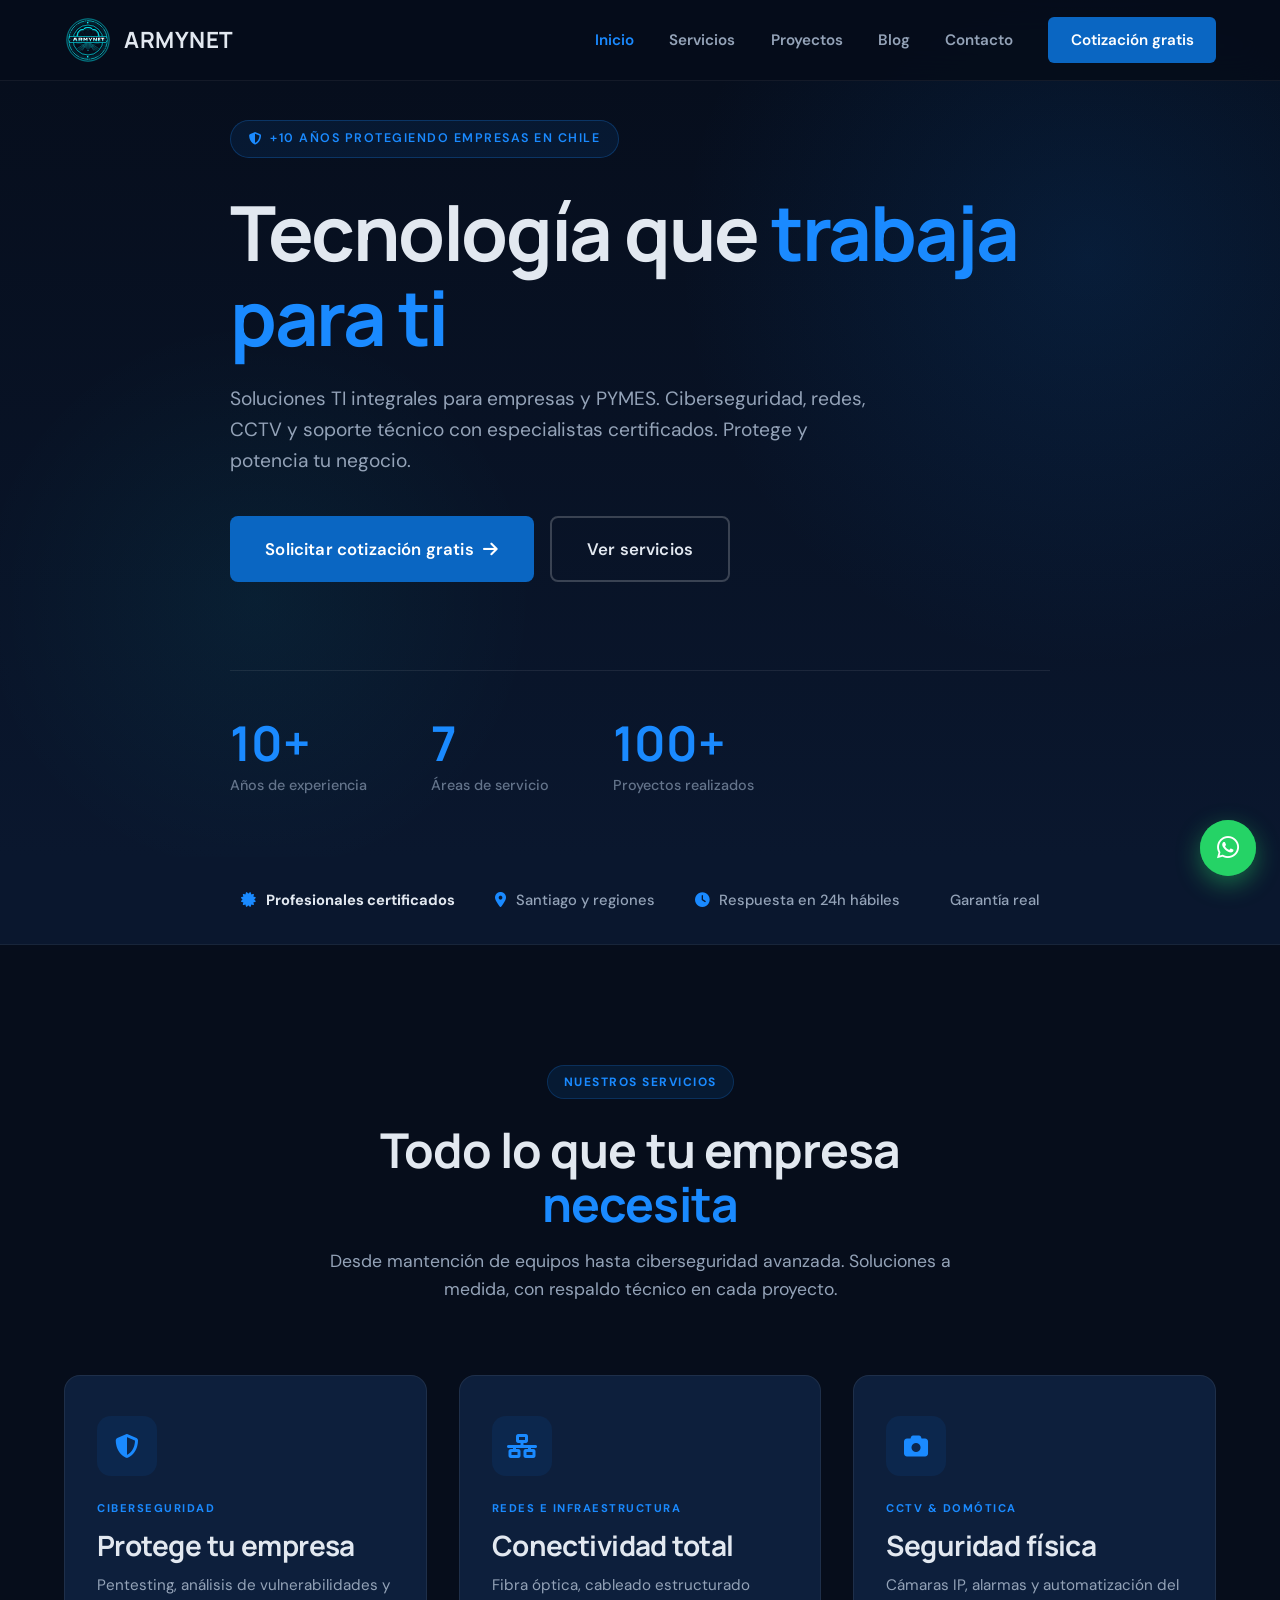
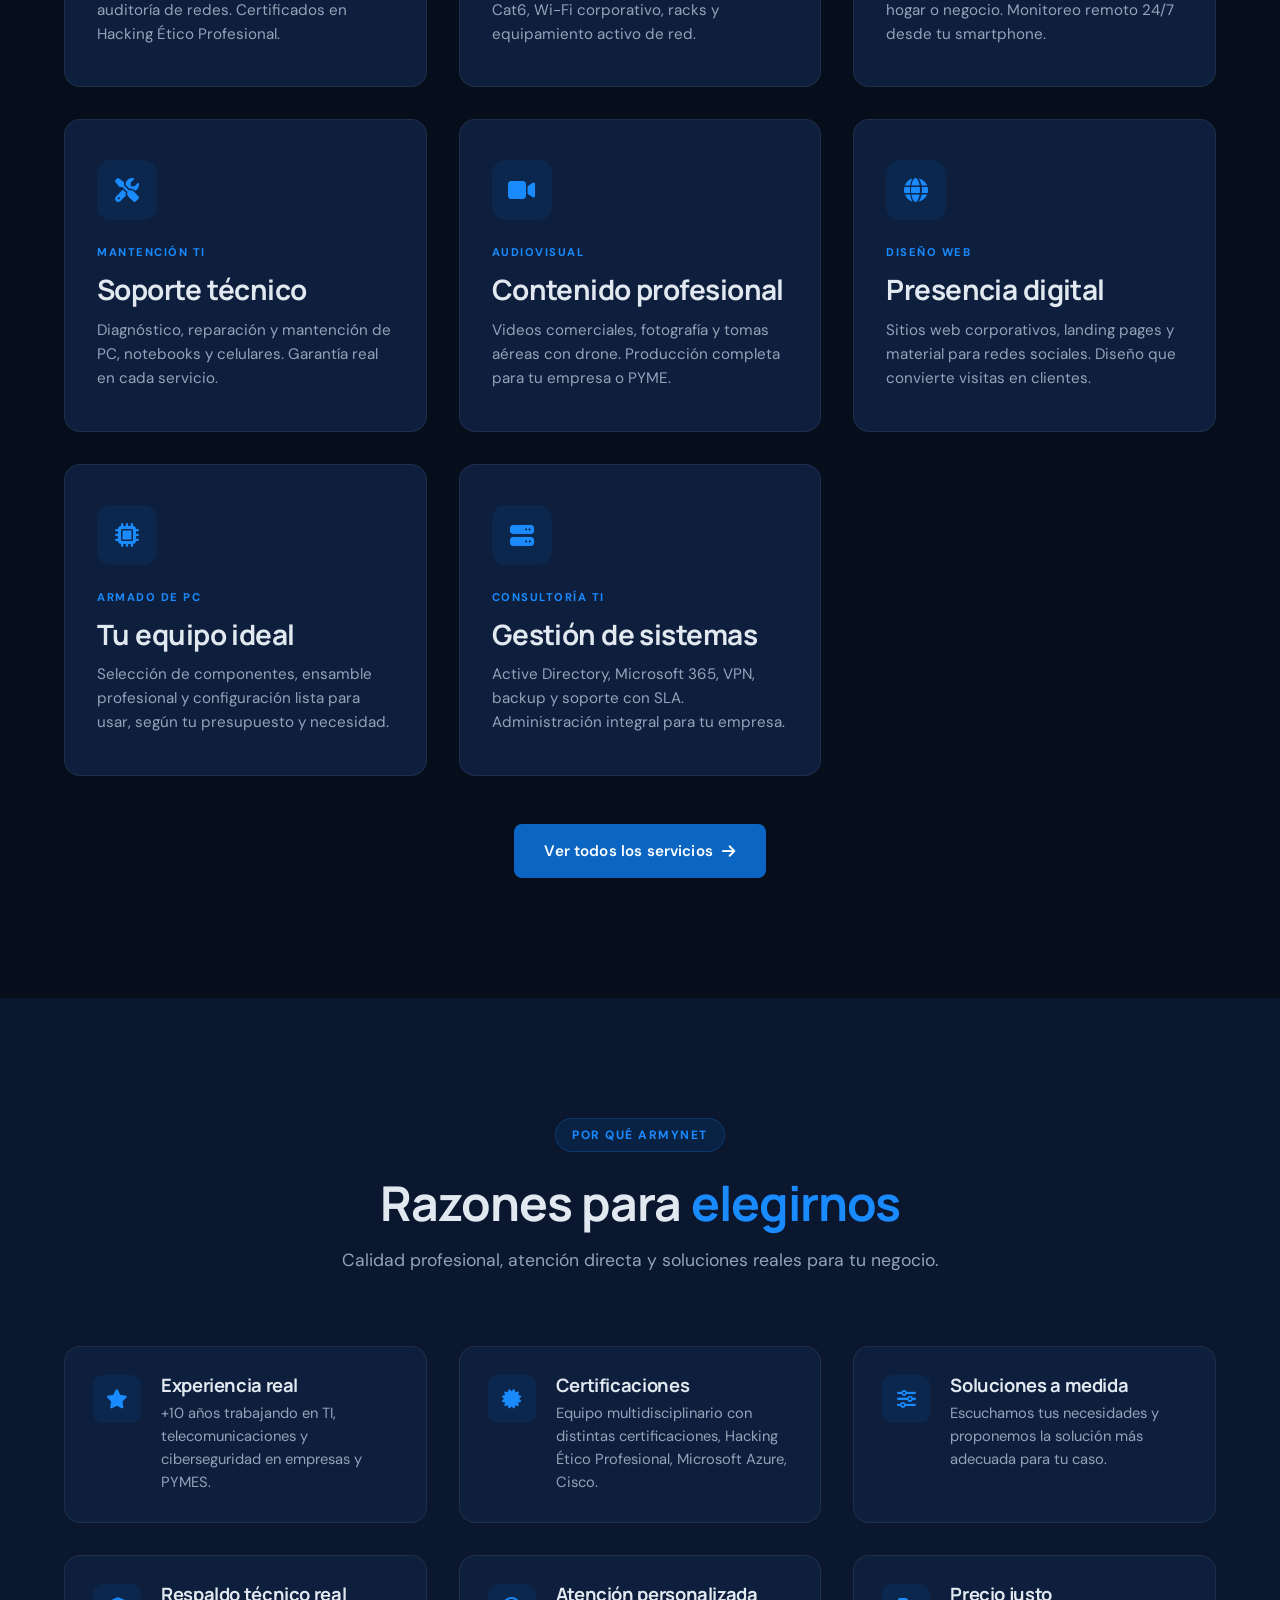
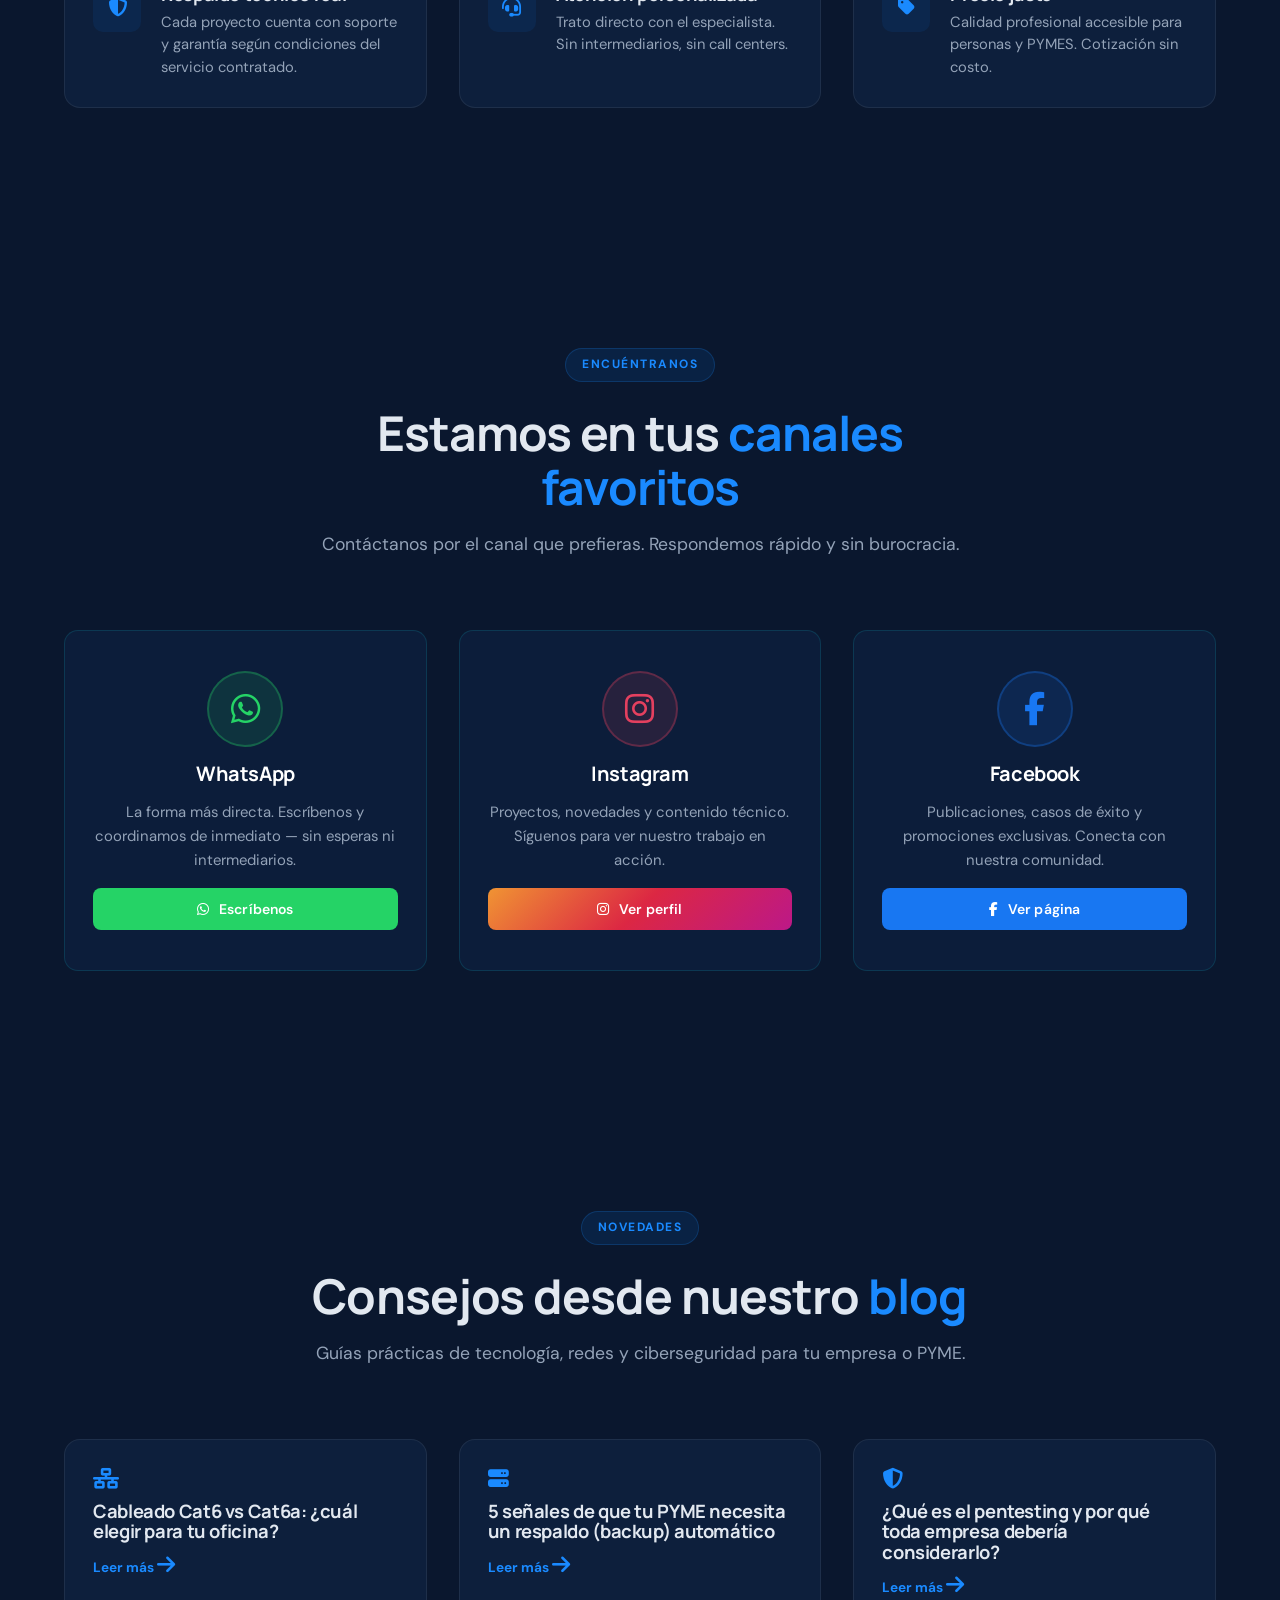
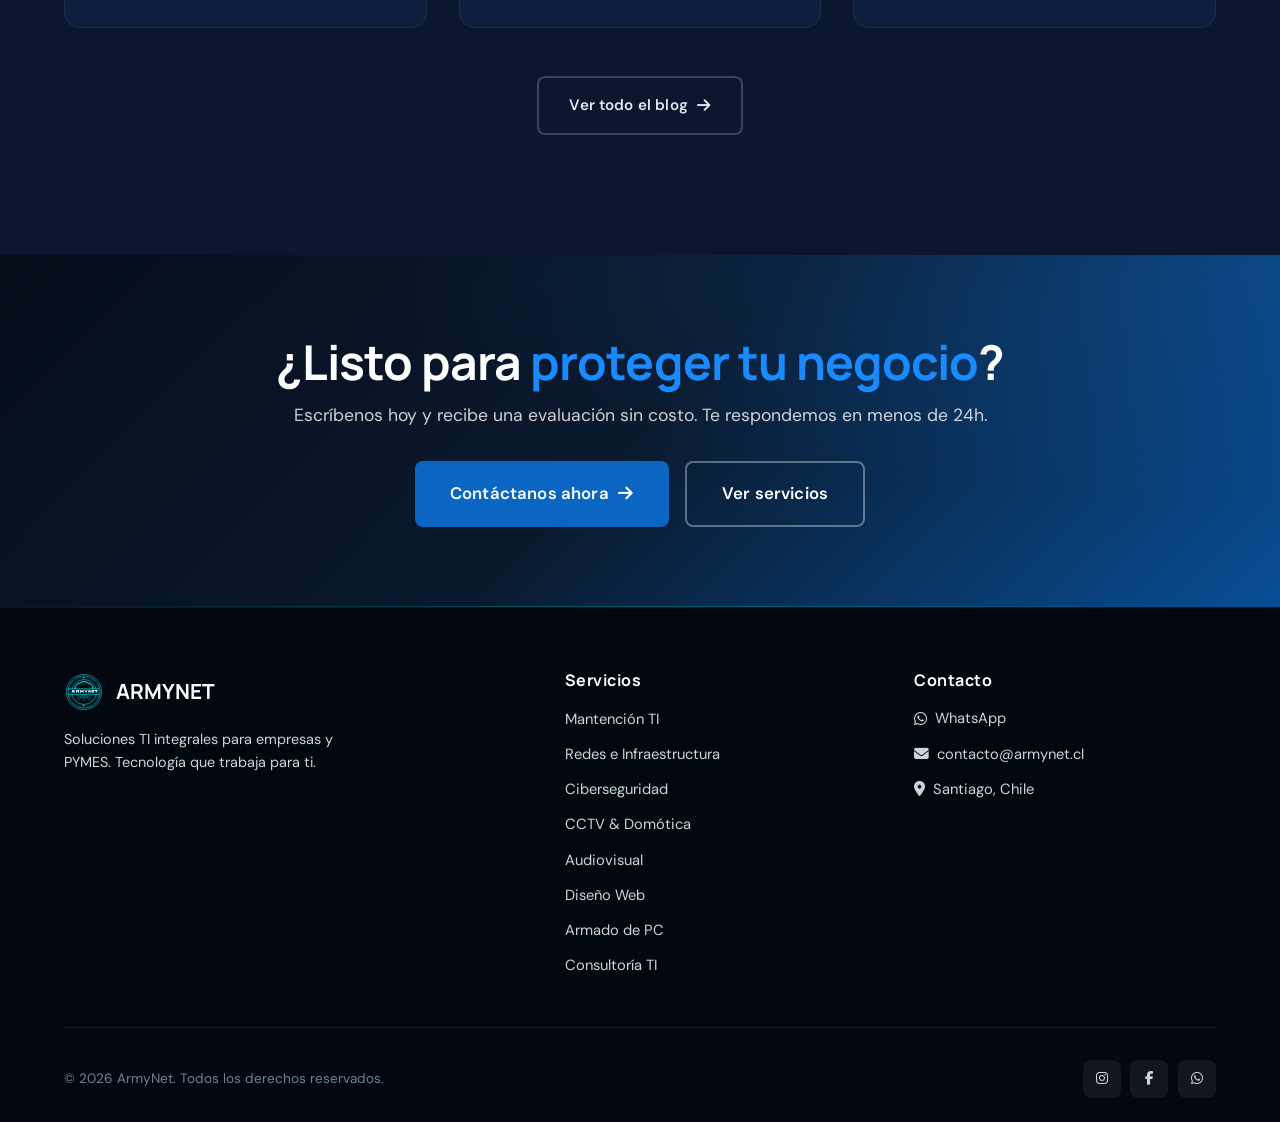
==== index.html @ aa9eb94a "Add files via upload" ====
<!DOCTYPE html>
<html lang="es">
<head>
  <meta charset="UTF-8">
  <meta name="viewport" content="width=device-width,initial-scale=1">
  <meta name="description" content="ArmyNet — Soluciones TI, Ciberseguridad, Redes, CCTV y más. +10 años de experiencia en Santiago, Chile. Tecnología que trabaja para ti.">
  <title>ArmyNet | Tecnología que trabaja para ti</title>
  <link rel="preconnect" href="https://fonts.googleapis.com">
  <link href="https://fonts.googleapis.com/css2?family=Manrope:wght@500;600;700;800&family=DM+Sans:wght@400;500;600;700&display=swap" rel="stylesheet">
  <link rel="stylesheet" href="https://cdnjs.cloudflare.com/ajax/libs/font-awesome/6.5.0/css/all.min.css">
  <link rel="stylesheet" href="styles.css">
  <link rel="manifest" href="manifest.json">
  <link rel="icon" type="image/x-icon" href="assets/ico/armynet_favicon.ico">
  <link rel="icon" type="image/png" sizes="32x32" href="assets/ico/armynet_favicon_32x32.png">
  <link rel="apple-touch-icon" sizes="180x180" href="assets/ico/armynet_apple_touch_icon.png">
  <meta name="theme-color" content="#0b172d">
  <script type="application/ld+json">
  {
    "@context": "https://schema.org",
    "@type": "ProfessionalService",
    "name": "ArmyNet SpA",
    "image": "https://armynet.cl/assets/ico/armynet_pwa_512x512.png",
    "logo": "https://armynet.cl/assets/ico/armynet_pwa_512x512.png",
    "url": "https://armynet.cl/",
    "telephone": "+56985111137",
    "email": "contacto@armynet.cl",
    "description": "Soluciones TI integrales para empresas y PYMES: ciberseguridad, redes e infraestructura, CCTV y domotica, mantencion TI, armado de PC, audiovisual, diseno web y consultoria TI.",
    "address": {
      "@type": "PostalAddress",
      "addressLocality": "Santiago",
      "addressCountry": "CL"
    },
    "areaServed": {
      "@type": "Country",
      "name": "Chile"
    },
    "sameAs": [
      "https://www.instagram.com/armynet.cl/",
      "https://www.facebook.com/armynet.cl"
    ],
    "openingHoursSpecification": [
      {
        "@type": "OpeningHoursSpecification",
        "dayOfWeek": ["Monday","Tuesday","Wednesday","Thursday","Friday"],
        "opens": "09:00",
        "closes": "17:00"
      },
      {
        "@type": "OpeningHoursSpecification",
        "dayOfWeek": ["Saturday"],
        "opens": "10:00",
        "closes": "16:00"
      }
    ]
  }
  </script>
</head>
<body>

<!-- NAVBAR -->
<nav id="navbar">
  <div class="container nav-inner">
    <a href="index.html" class="nav-logo">
      <img id="logoImg" src="armynet_icono.svg" alt="ArmyNet" style="height:48px;width:auto;">
      <span>ARMY<span class="accent">NET</span></span>
    </a>
    <div class="nav-links">
      <a href="index.html">Inicio</a>
      <a href="servicios.html">Servicios</a>
      <a href="proyectos.html">Proyectos</a>
      <a href="blog.html">Blog</a>
      <a href="contacto.html">Contacto</a>
      <a href="contacto.html" class="nav-cta">Cotización gratis</a>
    </div>
    <button class="hamburger" aria-label="Menú"><span></span><span></span><span></span></button>
  </div>
</nav>

<!-- FLOATING WA -->
<a id="wa-float" href="https://wa.me/56985111137?text=Hola%2C%20quiero%20informaci%C3%B3n." target="_blank" title="Escríbenos por WhatsApp"><i class="fab fa-whatsapp"></i><span class="wa-tooltip">¿Necesitas ayuda? Escríbenos</span></a>

<!-- HERO -->
<section class="hero">
  <div class="container">
    <div class="hero-content">
      <div class="hero-eyebrow"><i class="fas fa-shield-halved"></i> +10 años protegiendo empresas en Chile</div>
      <h1>Tecnología que <span class="accent">trabaja para ti</span></h1>
      <p class="subtitle">Soluciones TI integrales para empresas y PYMES. Ciberseguridad, redes, CCTV y soporte técnico con especialistas certificados. Protege y potencia tu negocio.</p>
      <div class="hero-btns">
        <a href="contacto.html" class="btn btn-primary btn-lg">Solicitar cotización gratis <i class="fas fa-arrow-right"></i></a>
        <a href="servicios.html" class="btn btn-outline btn-lg">Ver servicios</a>
      </div>
      <div class="hero-stats">
        <div class="stat-item"><div class="num" data-count="10" data-suffix="+">0+</div><div class="label">Años de experiencia</div></div>
        <div class="stat-item"><div class="num" data-count="7" data-suffix="">0</div><div class="label">Áreas de servicio</div></div>
        <div class="stat-item"><div class="num" data-count="100" data-suffix="+">0+</div><div class="label">Proyectos realizados</div></div>
      </div>
    </div>
  </div>
</section>

<!-- TRUST BAR -->
<div class="trust-bar">
  <div class="container">
    <div class="trust-bar-inner">
      <div class="trust-item"><i class="fas fa-certificate"></i> <strong>Profesionales certificados</strong></div>
      <div class="trust-item"><i class="fas fa-map-marker-alt"></i> Santiago y regiones</div>
      <div class="trust-item"><i class="fas fa-clock"></i> Respuesta en 24h hábiles</div>
      <div class="trust-item"><i class="fas fa-shield-check"></i> Garantía real</div>
    </div>
  </div>
</div>

<!-- SERVICIOS DESTACADOS -->
<section>
  <div class="container">
    <div class="section-header fade-up">
      <div class="tag">Nuestros Servicios</div>
      <h2>Todo lo que tu empresa <span class="accent">necesita</span></h2>
      <p>Desde mantención de equipos hasta ciberseguridad avanzada. Soluciones a medida, con respaldo técnico en cada proyecto.</p>
    </div>
    <div class="grid-3 fade-up">
      <div class="service-card">
        <div class="service-icon"><i class="fas fa-shield-halved"></i></div>
        <div class="card-tag">Ciberseguridad</div>
        <h3>Protege tu empresa</h3>
        <p>Pentesting, análisis de vulnerabilidades y auditoría de redes. Certificados en Hacking Ético Profesional.</p>
      </div>
      <div class="service-card">
        <div class="service-icon"><i class="fas fa-network-wired"></i></div>
        <div class="card-tag">Redes e Infraestructura</div>
        <h3>Conectividad total</h3>
        <p>Fibra óptica, cableado estructurado Cat6, Wi-Fi corporativo, racks y equipamiento activo de red.</p>
      </div>
      <div class="service-card">
        <div class="service-icon"><i class="fas fa-camera"></i></div>
        <div class="card-tag">CCTV & Domótica</div>
        <h3>Seguridad física</h3>
        <p>Cámaras IP, alarmas y automatización del hogar o negocio. Monitoreo remoto 24/7 desde tu smartphone.</p>
      </div>
      <div class="service-card">
        <div class="service-icon"><i class="fas fa-tools"></i></div>
        <div class="card-tag">Mantención TI</div>
        <h3>Soporte técnico</h3>
        <p>Diagnóstico, reparación y mantención de PC, notebooks y celulares. Garantía real en cada servicio.</p>
      </div>
      <div class="service-card">
        <div class="service-icon"><i class="fas fa-video"></i></div>
        <div class="card-tag">Audiovisual</div>
        <h3>Contenido profesional</h3>
        <p>Videos comerciales, fotografía y tomas aéreas con drone. Producción completa para tu empresa o PYME.</p>
      </div>
      <div class="service-card">
        <div class="service-icon"><i class="fas fa-globe"></i></div>
        <div class="card-tag">Diseño Web</div>
        <h3>Presencia digital</h3>
        <p>Sitios web corporativos, landing pages y material para redes sociales. Diseño que convierte visitas en clientes.</p>
      </div>
      <div class="service-card">
        <div class="service-icon"><i class="fas fa-microchip"></i></div>
        <div class="card-tag">Armado de PC</div>
        <h3>Tu equipo ideal</h3>
        <p>Selección de componentes, ensamble profesional y configuración lista para usar, según tu presupuesto y necesidad.</p>
      </div>
      <div class="service-card">
        <div class="service-icon"><i class="fas fa-server"></i></div>
        <div class="card-tag">Consultoría TI</div>
        <h3>Gestión de sistemas</h3>
        <p>Active Directory, Microsoft 365, VPN, backup y soporte con SLA. Administración integral para tu empresa.</p>
      </div>
    </div>
    <div style="text-align:center;margin-top:3rem" class="fade-up">
      <a href="servicios.html" class="btn btn-primary">Ver todos los servicios <i class="fas fa-arrow-right"></i></a>
    </div>
  </div>
</section>

<!-- POR QUÉ ELEGIRNOS -->
<section class="bg-light">
  <div class="container">
    <div class="section-header fade-up">
      <div class="tag">Por qué ArmyNet</div>
      <h2>Razones para <span class="accent">elegirnos</span></h2>
      <p>Calidad profesional, atención directa y soluciones reales para tu negocio.</p>
    </div>
    <div class="why-grid fade-up">
      <div class="why-item">
        <div class="why-icon"><i class="fas fa-star"></i></div>
        <div><h4>Experiencia real</h4><p>+10 años trabajando en TI, telecomunicaciones y ciberseguridad en empresas y PYMES.</p></div>
      </div>
      <div class="why-item">
        <div class="why-icon"><i class="fas fa-certificate"></i></div>
        <div><h4>Certificaciones</h4><p>Equipo multidisciplinario con distintas certificaciones, Hacking Ético Profesional, Microsoft Azure, Cisco.</p></div>
      </div>
      <div class="why-item">
        <div class="why-icon"><i class="fas fa-sliders"></i></div>
        <div><h4>Soluciones a medida</h4><p>Escuchamos tus necesidades y proponemos la solución más adecuada para tu caso.</p></div>
      </div>
      <div class="why-item">
        <div class="why-icon"><i class="fas fa-shield-halved"></i></div>
        <div><h4>Respaldo técnico real</h4><p>Cada proyecto cuenta con soporte y garantía según condiciones del servicio contratado.</p></div>
      </div>
      <div class="why-item">
        <div class="why-icon"><i class="fas fa-headset"></i></div>
        <div><h4>Atención personalizada</h4><p>Trato directo con el especialista. Sin intermediarios, sin call centers.</p></div>
      </div>
      <div class="why-item">
        <div class="why-icon"><i class="fas fa-tag"></i></div>
        <div><h4>Precio justo</h4><p>Calidad profesional accesible para personas y PYMES. Cotización sin costo.</p></div>
      </div>
    </div>
  </div>
</section>

<!-- REDES SOCIALES -->
<section class="bg-light">
  <div class="container">
    <div class="section-header fade-up">
      <div class="tag">Encuéntranos</div>
      <h2>Estamos en tus <span class="accent">canales favoritos</span></h2>
      <p>Contáctanos por el canal que prefieras. Respondemos rápido y sin burocracia.</p>
    </div>
    <div class="grid-3 fade-up">

      <div class="social-card social-wa">
        <div class="social-icon"><i class="fab fa-whatsapp"></i></div>
        <h3>WhatsApp</h3>
        <p>La forma más directa. Escríbenos y coordinamos de inmediato — sin esperas ni intermediarios.</p>
        <a href="https://wa.me/56985111137?text=Hola%2C%20quiero%20informaci%C3%B3n%20sobre%20ArmyNet." target="_blank" class="btn btn-wa btn-sm" style="width:100%"><i class="fab fa-whatsapp"></i> Escríbenos</a>
      </div>

      <div class="social-card social-ig">
        <div class="social-icon"><i class="fab fa-instagram"></i></div>
        <h3>Instagram</h3>
        <p>Proyectos, novedades y contenido técnico. Síguenos para ver nuestro trabajo en acción.</p>
        <a href="https://www.instagram.com/armynet.cl/" target="_blank" class="btn btn-ig btn-sm" style="width:100%"><i class="fab fa-instagram"></i> Ver perfil</a>
      </div>

      <div class="social-card social-fb">
        <div class="social-icon"><i class="fab fa-facebook-f"></i></div>
        <h3>Facebook</h3>
        <p>Publicaciones, casos de éxito y promociones exclusivas. Conecta con nuestra comunidad.</p>
        <a href="https://www.facebook.com/armynet.cl" target="_blank" class="btn btn-fb btn-sm" style="width:100%"><i class="fab fa-facebook-f"></i> Ver página</a>
      </div>

    </div>
  </div>
</section>

<!-- NOVEDADES / BLOG -->
<section class="bg-light">
  <div class="container">
    <div class="section-header fade-up">
      <div class="tag">Novedades</div>
      <h2>Consejos desde nuestro <span class="accent">blog</span></h2>
      <p>Guías prácticas de tecnología, redes y ciberseguridad para tu empresa o PYME.</p>
    </div>
    <div class="grid-3 fade-up" id="blogTeasers"></div>
    <div style="text-align:center;margin-top:3rem" class="fade-up">
      <a href="blog.html" class="btn btn-outline">Ver todo el blog <i class="fas fa-arrow-right"></i></a>
    </div>
  </div>
</section>

<!-- CTA BAND -->
<section class="cta-band">
  <div class="container fade-up">
    <h2>¿Listo para <span class="accent">proteger tu negocio</span>?</h2>
    <p>Escríbenos hoy y recibe una evaluación sin costo. Te respondemos en menos de 24h.</p>
    <div class="btns">
      <a href="contacto.html" class="btn btn-primary btn-lg">Contáctanos ahora <i class="fas fa-arrow-right"></i></a>
      <a href="servicios.html" class="btn btn-outline btn-lg">Ver servicios</a>
    </div>
  </div>
</section>

<!-- FOOTER -->
<footer>
  <div class="container">
    <div class="footer-inner">
      <div>
        <div class="footer-logo">
          <img src="armynet_icono.svg" alt="ArmyNet" style="height:40px;width:auto;">
          <span>ARMY<span class="accent">NET</span></span>
        </div>
        <p class="footer-desc">Soluciones TI integrales para empresas y PYMES. Tecnología que trabaja para ti.</p>
      </div>
      <div class="footer-col">
        <h4>Servicios</h4>
        <ul>
          <li><a href="servicios.html#mantencion">Mantención TI</a></li>
          <li><a href="servicios.html#redes">Redes e Infraestructura</a></li>
          <li><a href="servicios.html#ciberseguridad">Ciberseguridad</a></li>
          <li><a href="servicios.html#cctv">CCTV &amp; Domótica</a></li>
          <li><a href="servicios.html#audiovisual">Audiovisual</a></li>
          <li><a href="servicios.html#web">Diseño Web</a></li>
          <li><a href="servicios.html#pc">Armado de PC</a></li>
          <li><a href="servicios.html#consultoria">Consultoría TI</a></li>
        </ul>
      </div>
      <div class="footer-col">
        <h4>Contacto</h4>
        <ul>
          <li><a href="https://wa.me/56985111137?text=Hola%2C%20quiero%20informaci%C3%B3n%20sobre%20ArmyNet." target="_blank"><i class="fab fa-whatsapp"></i> WhatsApp</a></li>
          <li><a href="mailto:contacto@armynet.cl"><i class="fas fa-envelope"></i> contacto@armynet.cl</a></li>
          <li><span><i class="fas fa-location-dot"></i> Santiago, Chile</span></li>
        </ul>
      </div>
    </div>
    <div class="footer-bottom">
      <span>&copy; 2026 ArmyNet. Todos los derechos reservados.</span>
      <div class="social-links">
        <a href="https://www.instagram.com/armynet.cl/" target="_blank" title="Instagram"><i class="fab fa-instagram"></i></a>
        <a href="https://www.facebook.com/armynet.cl" target="_blank" title="Facebook"><i class="fab fa-facebook-f"></i></a>
        <a href="https://wa.me/56985111137?text=Hola%2C%20quiero%20informaci%C3%B3n%20sobre%20ArmyNet." target="_blank" title="WhatsApp"><i class="fab fa-whatsapp"></i></a>
      </div>
    </div>
  </div>
</footer>

<script src="posts.js"></script>
<script src="script.js"></script>
</body>
</html>
---- styles.css ----
/* ===== VARIABLES & RESET ===== */
:root {
  --blue: #0A66C2;
  --blue-dark: #084e96;
  --blue-light: #1a8aff;
  --cyan: #0cf1f9;
  --cyan-glow: rgba(12,241,249,0.1);
  --navy: #0a1a2e;
  --navy-light: #1a2942;

  /* Fondos dark */
  --bg-main:    #060d1b;
  --bg-surface: #0a172e;
  --bg-card:    #0d1f3c;
  --bg-elevated:#122040;

  /* Texto */
  --text-primary:   #e2e8f0;
  --text-secondary: #94a3b8;
  --text-muted:     #64748b;

  /* Mantener para compatibilidad footer/cta */
  --gray-900: #1a2332;
  --gray-700: #4a5568;
  --gray-500: #718096;
  --gray-300: #cbd5e0;
  --gray-200: #e2e8f0;
  --gray-100: #f5f7fa;
  --white: #ffffff;

  --success: #25D366;
  --error: #e53e3e;
  --font-head: 'Manrope', sans-serif;
  --font-body: 'DM Sans', sans-serif;
  --ease-premium: cubic-bezier(.16,1,.3,1);
  --shadow-sm: 0 1px 4px rgba(0,0,0,.25);
  --shadow:    0 4px 16px rgba(0,0,0,.35);
  --shadow-lg: 0 10px 40px rgba(0,0,0,.45);
  --radius:    8px;
  --radius-lg: 16px;
  --transition: .35s var(--ease-premium);
}

*,*::before,*::after{box-sizing:border-box;margin:0;padding:0}
html{scroll-behavior:smooth}
body{font-family:var(--font-body);background:var(--bg-main);color:var(--text-primary);line-height:1.6;-webkit-font-smoothing:antialiased;overflow-x:hidden}
img{max-width:100%;display:block}
a{color:inherit;text-decoration:none}
ul{list-style:none}

/* ===== TYPOGRAPHY ===== */
h1,h2,h3,h4{font-family:var(--font-head);font-weight:700;line-height:1.12;letter-spacing:-.02em;color:var(--text-primary)}
h1{font-size:clamp(2.5rem,6vw,4.75rem);letter-spacing:-.03em}
h2{font-size:clamp(2rem,4vw,3rem);letter-spacing:-.02em}
h3{font-size:clamp(1.3rem,2.5vw,1.75rem)}
h4{font-size:1.15rem}
.accent{color:var(--blue-light)}
.tag{display:inline-block;background:rgba(10,102,194,.15);color:var(--blue-light);font-size:.75rem;font-weight:700;letter-spacing:1.5px;text-transform:uppercase;padding:.4rem 1rem;border-radius:100px;margin-bottom:1.5rem;font-family:var(--font-body);border:1px solid rgba(26,138,255,.2)}

/* ===== LAYOUT ===== */
.container{max-width:1200px;margin:0 auto;padding:0 1.5rem}
section{padding:7.5rem 0}
.grid-2{display:grid;grid-template-columns:repeat(2,1fr);gap:2rem}
.grid-3{display:grid;grid-template-columns:repeat(3,1fr);gap:2rem}
.bg-light{background:var(--bg-surface)}

/* ===== NAVBAR ===== */
#navbar{position:fixed;top:0;left:0;right:0;z-index:1000;padding:1rem 0;background:rgba(6,13,27,.95);backdrop-filter:blur(16px);border-bottom:1px solid rgba(255,255,255,.06);transition:all var(--transition)}
#navbar.scrolled{box-shadow:0 2px 20px rgba(0,0,0,.5);border-bottom-color:rgba(26,138,255,.15)}
.nav-inner{display:flex;align-items:center;justify-content:space-between}
.nav-logo{display:flex;align-items:center;gap:.75rem}
.nav-logo img{height:40px;width:auto;border-radius:6px}
.nav-logo span{font-family:var(--font-head);font-size:1.4rem;font-weight:700;letter-spacing:.5px;color:var(--text-primary)}
.nav-links{display:flex;gap:2.2rem;align-items:center}
.nav-links a{font-size:.95rem;font-weight:600;color:var(--text-secondary);transition:color var(--transition)}
.nav-links a:hover,.nav-links a.active{color:var(--blue-light)}
.nav-cta{background:var(--blue);color:var(--white)!important;padding:.65rem 1.4rem;border-radius:6px;transition:all var(--transition)}
.nav-cta:hover{background:var(--blue-dark)!important;color:var(--white)!important;transform:translateY(-1px);box-shadow:0 4px 16px rgba(10,102,194,.45)}
.hamburger{display:none;flex-direction:column;gap:5px;cursor:pointer;background:none;border:none;padding:.3rem}
.hamburger span{width:24px;height:2px;background:var(--text-primary);display:block;transition:var(--transition)}

/* ===== BUTTONS ===== */
.btn{display:inline-flex;align-items:center;gap:.6rem;padding:.95rem 1.9rem;border-radius:8px;font-family:var(--font-body);font-weight:600;font-size:.95rem;letter-spacing:.01em;cursor:pointer;border:none;transition:transform var(--transition),box-shadow var(--transition),background var(--transition),border-color var(--transition),color var(--transition);white-space:nowrap;text-align:center;justify-content:center}
.btn-primary{background:var(--blue);color:var(--white)}
.btn-primary:hover{background:var(--blue-dark);transform:translateY(-3px) scale(1.015);box-shadow:0 14px 32px rgba(10,102,194,.4)}
.btn-outline{background:transparent;color:var(--text-primary);border:2px solid rgba(255,255,255,.2)}
.btn-outline:hover{border-color:var(--blue-light);color:var(--blue-light);background:rgba(10,102,194,.1);transform:translateY(-2px)}
.btn-wa{background:var(--success);color:var(--white)}
.btn-wa:hover{background:#1ebe5c;transform:translateY(-2px);box-shadow:0 8px 24px rgba(37,211,102,.3)}
.btn-sm{padding:.6rem 1.2rem;font-size:.875rem}
.btn-lg{padding:1.1rem 2.2rem;font-size:1.05rem}

/* ===== FLOATING WA ===== */
#wa-float{position:fixed;bottom:1.5rem;right:1.5rem;z-index:999;width:56px;height:56px;background:var(--success);border-radius:50%;display:flex;align-items:center;justify-content:center;box-shadow:0 8px 24px rgba(37,211,102,.45);transition:transform var(--transition)}
#wa-float i{font-size:1.6rem;color:#fff}
#wa-float:hover{transform:scale(1.1)}
.wa-tooltip{position:absolute;right:70px;top:50%;transform:translateY(-50%) translateX(8px);background:#111827;color:#fff;padding:.6rem 1rem;border-radius:8px;font-size:.85rem;font-weight:600;white-space:nowrap;opacity:0;pointer-events:none;transition:opacity .3s ease,transform .3s ease;box-shadow:var(--shadow-lg)}
.wa-tooltip::after{content:'';position:absolute;left:100%;top:50%;transform:translateY(-50%);border:6px solid transparent;border-left-color:#111827}
#wa-float:hover .wa-tooltip,#wa-float.show-tooltip .wa-tooltip{opacity:1;transform:translateY(-50%) translateX(0)}
@media(max-width:600px){.wa-tooltip{display:none}}
#wa-float::after{content:'';position:absolute;inset:0;border-radius:50%;background:var(--success);opacity:.55;animation:wa-pulse 2.4s ease-out infinite}
#wa-float i{position:relative;z-index:1}
@keyframes wa-pulse{0%{transform:scale(1);opacity:.5}100%{transform:scale(1.9);opacity:0}}

/* ===== HERO ===== */
.hero{min-height:90vh;display:flex;align-items:center;padding-top:120px;padding-bottom:60px;background:linear-gradient(180deg,var(--bg-main) 0%,var(--bg-surface) 100%);position:relative;overflow:hidden}
.hero::before{content:'';position:absolute;top:-30%;right:-20%;width:70%;height:120%;background:radial-gradient(circle,rgba(10,102,194,.15) 0%,transparent 60%);pointer-events:none}
.hero::after{content:'';position:absolute;bottom:-10%;left:-5%;width:50%;height:80%;background:radial-gradient(circle,rgba(12,241,249,.05) 0%,transparent 60%);pointer-events:none}
.hero-content{position:relative;z-index:1;max-width:820px}
.hero-eyebrow{display:inline-flex;align-items:center;gap:.5rem;margin-bottom:2rem;color:var(--blue-light);font-size:.78rem;font-weight:600;letter-spacing:.12em;text-transform:uppercase;background:rgba(10,102,194,.12);padding:.5rem 1.1rem;border-radius:100px;border:1px solid rgba(26,138,255,.25)}
.hero h1{margin-bottom:1.5rem}
.hero p.subtitle{font-size:1.2rem;color:var(--text-secondary);margin:0 0 2.5rem;max-width:640px;line-height:1.6}
.hero-btns{display:flex;gap:1rem;flex-wrap:wrap}
.hero-stats{display:flex;gap:4rem;margin-top:5.5rem;padding-top:3rem;border-top:1px solid rgba(255,255,255,.08);flex-wrap:wrap}
.stat-item .num{font-family:var(--font-head);font-size:3rem;font-weight:700;color:var(--blue-light);line-height:1}
.stat-item .label{font-size:.9rem;color:var(--text-muted);margin-top:.4rem;font-weight:500}

/* ===== SECTION HEADERS ===== */
.section-header{text-align:center;margin-bottom:4.5rem;max-width:680px;margin-left:auto;margin-right:auto}
.section-header h2{margin-bottom:1rem}
.section-header p{color:var(--text-secondary);font-size:1.1rem;line-height:1.6}

/* ===== SERVICE CARDS ===== */
.service-card{background:var(--bg-card);border:1px solid rgba(255,255,255,.07);border-radius:var(--radius-lg);padding:2.5rem 2rem;transition:transform var(--transition),border-color var(--transition),box-shadow var(--transition);position:relative;display:block;text-align:left}
.service-card:hover{border-color:rgba(26,138,255,.4);transform:translateY(-8px);box-shadow:0 20px 48px rgba(3,8,20,.45),0 0 0 1px rgba(26,138,255,.15)}
.service-icon{width:60px;height:60px;background:rgba(10,102,194,.12);border-radius:14px;display:flex;align-items:center;justify-content:center;margin-bottom:1.5rem;font-size:1.5rem;color:var(--blue-light);transition:all var(--transition)}
.service-card:hover .service-icon{background:var(--blue);color:var(--white)}
.service-card h3,.service-card h4{margin-bottom:.75rem;color:var(--text-primary)}
.service-card p{color:var(--text-secondary);font-size:.95rem;line-height:1.6}
.service-card .card-tag{font-size:.7rem;letter-spacing:1.5px;color:var(--blue-light);font-weight:700;text-transform:uppercase;margin-bottom:.75rem;display:block}

/* ===== WHY US ===== */
.why-grid{display:grid;grid-template-columns:repeat(3,1fr);gap:2rem}
.why-item{display:flex;gap:1.25rem;align-items:flex-start;background:var(--bg-card);border:1px solid rgba(255,255,255,.07);border-radius:var(--radius-lg);padding:1.75rem;transition:all var(--transition)}
.why-item:hover{box-shadow:0 8px 32px rgba(10,102,194,.18);border-color:rgba(26,138,255,.3)}
.why-icon{flex-shrink:0;width:48px;height:48px;border-radius:10px;background:rgba(10,102,194,.12);display:flex;align-items:center;justify-content:center;font-size:1.2rem;color:var(--blue-light)}
.why-item h4{margin-bottom:.4rem;color:var(--text-primary)}
.why-item p{font-size:.92rem;color:var(--text-secondary);line-height:1.55}

/* ===== CERTS ===== */
.cert-badges{display:flex;justify-content:center;gap:1.5rem;flex-wrap:wrap;margin-top:2rem}
.cert-badge{background:var(--bg-card);border:1px solid rgba(255,255,255,.1);border-radius:12px;padding:1.25rem 2rem;display:flex;align-items:center;gap:.75rem;font-weight:600;font-size:.95rem;color:var(--text-primary);box-shadow:var(--shadow-sm);transition:all var(--transition)}
.cert-badge:hover{border-color:var(--blue);box-shadow:var(--shadow);transform:translateY(-2px)}
.cert-badge i{font-size:1.4rem;color:var(--blue-light)}

/* ===== PAGE HERO ===== */
.page-hero{background:linear-gradient(180deg,var(--bg-main) 0%,var(--bg-surface) 100%);padding:9rem 0 4rem;text-align:center;border-bottom:1px solid rgba(255,255,255,.06);position:relative;overflow:hidden}
.page-hero::before{content:'';position:absolute;top:-50%;left:50%;transform:translateX(-50%);width:600px;height:600px;background:radial-gradient(circle,rgba(10,102,194,.14) 0%,transparent 60%);opacity:.6;pointer-events:none}
.page-hero .container{position:relative;z-index:1}
.page-hero h1{margin-bottom:.75rem}
.page-hero p{color:var(--text-secondary);font-size:1.15rem;max-width:600px;margin:0 auto}

/* ===== SERVICE DETAIL ===== */
.service-detail{background:var(--bg-card);border:1px solid rgba(255,255,255,.07);border-radius:var(--radius-lg);padding:2.5rem;margin-bottom:1.5rem;transition:all var(--transition)}
.service-detail:hover{box-shadow:0 8px 32px rgba(10,102,194,.18);border-color:rgba(26,138,255,.3)}
.service-detail-header{display:flex;align-items:center;gap:1.5rem;margin-bottom:1.5rem;flex-wrap:wrap}
.service-detail-icon{width:64px;height:64px;background:rgba(10,102,194,.12);border-radius:14px;display:flex;align-items:center;justify-content:center;font-size:1.7rem;color:var(--blue-light);flex-shrink:0}
.service-detail h3{margin-bottom:.25rem}
.service-detail .sub{color:var(--text-secondary);font-size:.95rem}
.service-bullets{margin:1.25rem 0 1.75rem}
.service-bullets li{display:flex;gap:.75rem;align-items:flex-start;padding:.65rem 0;border-bottom:1px solid rgba(255,255,255,.06);font-size:.95rem;color:var(--text-primary)}
.service-bullets li:last-child{border-bottom:none}
.service-bullets li i{color:var(--blue-light);font-size:.75rem;margin-top:.4rem;flex-shrink:0}

/* ===== PROJECTS ===== */
.project-card{background:var(--bg-card);border:1px solid rgba(255,255,255,.07);border-radius:var(--radius-lg);overflow:hidden;transition:all var(--transition);display:flex;flex-direction:column}
.project-card:hover{transform:translateY(-6px);box-shadow:0 12px 40px rgba(10,102,194,.25);border-color:rgba(26,138,255,.4)}
.project-img{height:200px;display:flex;align-items:center;justify-content:center;position:relative;flex-shrink:0}
.project-img i{font-size:3rem;color:rgba(255,255,255,.9);z-index:1}
.project-body{padding:1.75rem;flex:1;display:flex;flex-direction:column}
.project-tags{display:flex;gap:.5rem;flex-wrap:wrap;margin-bottom:.75rem}
.ptag{background:rgba(10,102,194,.15);color:var(--blue-light);font-size:.7rem;padding:.3rem .75rem;border-radius:100px;font-weight:700;letter-spacing:.5px;text-transform:uppercase}
.project-body h3{margin-bottom:.5rem}
.project-body p{color:var(--text-secondary);font-size:.95rem;flex:1}
.project-results{margin-top:1.25rem;padding-top:1.25rem;border-top:1px solid rgba(255,255,255,.07)}
.project-results li{display:flex;align-items:center;gap:.5rem;font-size:.9rem;color:var(--text-primary);padding:.3rem 0}
.project-results li i{color:var(--success);font-size:.8rem;flex-shrink:0}

/* ===== CONTACT CARDS ===== */
.contact-card{background:var(--bg-card);border:1px solid rgba(255,255,255,.07);border-radius:var(--radius-lg);padding:2.5rem;text-align:center;transition:all var(--transition);height:100%}
.contact-card:hover{box-shadow:0 8px 32px rgba(10,102,194,.18);border-color:rgba(26,138,255,.3)}
.contact-icon{width:70px;height:70px;border-radius:50%;margin:0 auto 1.5rem;display:flex;align-items:center;justify-content:center;font-size:1.8rem}
.contact-icon.wa-icon{background:rgba(37,211,102,.12);color:var(--success)}
.contact-icon.mail-icon{background:rgba(10,102,194,.12);color:var(--blue-light)}
.contact-card h3{margin-bottom:.5rem}
.contact-card p{color:var(--text-secondary);margin-bottom:1.5rem;font-size:.95rem}
.contact-info-strip{background:var(--bg-card);border:1px solid rgba(255,255,255,.07);border-radius:var(--radius-lg);padding:2rem;display:flex;justify-content:center;gap:3rem;margin-top:3rem;flex-wrap:wrap}
.info-item{display:flex;align-items:center;gap:1rem}
.info-item i{font-size:1.2rem;color:var(--blue-light)}
.info-item span{color:var(--text-muted);font-size:.85rem;display:block}
.info-item strong{font-size:.98rem;color:var(--text-primary)}

/* ===== CONTACT FORM ===== */
.contact-form-wrapper{background:var(--bg-card);border:1px solid rgba(255,255,255,.07);border-radius:var(--radius-lg);padding:2.5rem;box-shadow:var(--shadow)}
.contact-form-wrapper h3{margin-bottom:.5rem}
.contact-form-wrapper .form-sub{color:var(--text-secondary);margin-bottom:2rem;font-size:.95rem}
.contact-form{display:grid;gap:1.25rem}
.form-group{display:flex;flex-direction:column}
.form-group label{font-size:.875rem;font-weight:600;color:var(--text-primary);margin-bottom:.5rem}
.form-group input,.form-group select,.form-group textarea{width:100%;padding:.85rem 1rem;border:1.5px solid rgba(255,255,255,.1);border-radius:var(--radius);font-family:var(--font-body);font-size:.95rem;color:var(--text-primary);background:rgba(6,13,27,.8);transition:all var(--transition)}
.form-group input:focus,.form-group select:focus,.form-group textarea:focus{outline:none;border-color:var(--blue);box-shadow:0 0 0 3px rgba(10,102,194,.15);background:var(--bg-card)}
.form-group input::placeholder,.form-group textarea::placeholder{color:var(--text-muted)}
.form-group select option{background:var(--bg-card);color:var(--text-primary)}
.form-group textarea{resize:vertical;min-height:140px;font-family:var(--font-body)}
.form-row{display:grid;grid-template-columns:1fr 1fr;gap:1rem}
.form-submit{margin-top:.5rem}
.form-note{font-size:.85rem;color:var(--text-muted);margin-top:.75rem;text-align:center}
.form-status{padding:1rem 1.25rem;border-radius:var(--radius);margin-top:1rem;display:none;font-size:.95rem}
.form-status.success{background:rgba(37,211,102,.1);color:#4ade80;border:1px solid rgba(37,211,102,.3);display:block}
.form-status.error{background:rgba(229,62,62,.08);color:#fc8181;border:1px solid rgba(229,62,62,.25);display:block}

/* ===== CTA BAND ===== */
.cta-band{background:linear-gradient(135deg,#060d1b 0%,var(--navy) 50%,var(--blue-dark) 100%);color:var(--white);padding:5rem 0;text-align:center;position:relative;overflow:hidden}
.cta-band::before{content:'';position:absolute;inset:0;background:radial-gradient(ellipse at top right,rgba(26,138,255,.2) 0%,transparent 50%);pointer-events:none}
.cta-band::after{content:'';position:absolute;bottom:0;left:0;right:0;height:1px;background:linear-gradient(90deg,transparent,rgba(12,241,249,.25),transparent)}
.cta-band .container{position:relative;z-index:1}
.cta-band h2{color:var(--white);margin-bottom:.75rem}
.cta-band h2 .accent{color:var(--blue-light)}
.cta-band p{color:rgba(255,255,255,.8);margin-bottom:2rem;font-size:1.1rem}
.cta-band .btns{display:flex;gap:1rem;justify-content:center;flex-wrap:wrap}
.cta-band .btn-outline{color:var(--white);border-color:rgba(255,255,255,.35)}
.cta-band .btn-outline:hover{background:rgba(255,255,255,.1);border-color:var(--white);color:var(--white)}

/* ===== TRUST BAR ===== */
.trust-bar{background:var(--bg-surface);border-bottom:1px solid rgba(255,255,255,.06);padding:2rem 0}
.trust-bar-inner{display:flex;align-items:center;justify-content:center;gap:2.5rem;flex-wrap:wrap;color:var(--text-secondary);font-size:.92rem;font-weight:500}
.trust-bar-inner .trust-item{display:flex;align-items:center;gap:.6rem}
.trust-bar-inner i{color:var(--blue-light)}
.trust-bar-inner strong{color:var(--text-primary);font-weight:700}

/* ===== FOOTER ===== */
footer{background:#030810;color:var(--gray-300);padding:4rem 0 1.5rem;border-top:1px solid rgba(255,255,255,.06)}
footer h4{color:var(--white);margin-bottom:1rem;font-size:1rem;font-family:var(--font-head);letter-spacing:.5px}
.footer-inner{display:grid;grid-template-columns:1.5fr 1fr 1fr;gap:3rem;margin-bottom:2.5rem}
.footer-logo{display:flex;align-items:center;gap:.75rem;margin-bottom:1rem}
.footer-logo img{height:38px;border-radius:6px}
.footer-logo span{font-family:var(--font-head);font-size:1.3rem;font-weight:700;color:var(--white)}
footer p.footer-desc{color:var(--gray-300);font-size:.9rem;max-width:280px;line-height:1.6}
.footer-col ul li{margin-bottom:.6rem}
.footer-col ul li a{color:var(--gray-300);font-size:.92rem;transition:color var(--transition);display:inline-flex;align-items:center;gap:.5rem}
.footer-col ul li span{color:var(--gray-300);font-size:.92rem;display:inline-flex;align-items:center;gap:.5rem}
.footer-col ul li a:hover{color:var(--white)}
.footer-bottom{display:flex;justify-content:space-between;align-items:center;padding-top:2rem;border-top:1px solid rgba(255,255,255,.08);color:var(--gray-500);font-size:.85rem;flex-wrap:wrap;gap:1rem}
.social-links{display:flex;gap:.6rem}
.social-links a{width:38px;height:38px;border-radius:8px;background:rgba(255,255,255,.06);display:flex;align-items:center;justify-content:center;color:var(--gray-300);transition:all var(--transition)}
.social-links a:hover{background:var(--blue);color:var(--white);transform:translateY(-2px)}

/* ===== ANIMATIONS ===== */
.fade-up{opacity:0;transform:translateY(24px);transition:opacity .8s var(--ease-premium),transform .8s var(--ease-premium)}
.fade-up.visible{opacity:1;transform:translateY(0)}

/* ===== RESPONSIVE ===== */
@media(max-width:900px){
  .grid-3{grid-template-columns:repeat(2,1fr)}
  .why-grid{grid-template-columns:1fr}
  .footer-inner{grid-template-columns:1fr 1fr}
  section{padding:4rem 0}
  .hero-stats{gap:2.5rem}
}
@media(max-width:600px){
  .nav-links{display:none;flex-direction:column;position:absolute;top:100%;left:0;right:0;background:rgba(6,13,27,.98);padding:1.5rem;gap:1rem;border-bottom:1px solid rgba(255,255,255,.06);box-shadow:0 8px 32px rgba(0,0,0,.5)}
  .nav-links a{color:var(--text-secondary)}
  .nav-links.open{display:flex}
  .hamburger{display:flex}
  .grid-2,.grid-3{grid-template-columns:1fr}
  .hero{min-height:auto;padding-top:110px;padding-bottom:50px}
  .hero-stats{flex-wrap:wrap;gap:2rem}
  .stat-item .num{font-size:2.4rem}
  .contact-info-strip{flex-direction:column;gap:1.5rem}
  .footer-inner{grid-template-columns:1fr;gap:2rem}
  .footer-bottom{flex-direction:column;text-align:center}
  .form-row{grid-template-columns:1fr}
  .service-detail{padding:1.75rem}
  .contact-form-wrapper{padding:1.75rem}
  .cert-badge{font-size:.85rem;padding:1rem 1.4rem}
}

/* ===== BLOG ===== */
.blog-grid{display:grid;gap:2rem;max-width:820px;margin:0 auto}
.blog-card{background:var(--bg-card);border:1px solid rgba(255,255,255,.07);border-radius:var(--radius-lg);padding:2.5rem;transition:all var(--transition)}
.blog-card:hover{box-shadow:0 8px 32px rgba(10,102,194,.18);border-color:rgba(26,138,255,.3)}
.blog-card-icon{width:56px;height:56px;background:rgba(10,102,194,.12);border-radius:14px;display:flex;align-items:center;justify-content:center;font-size:1.4rem;color:var(--blue-light);margin-bottom:1.25rem}
.blog-meta{display:flex;align-items:center;gap:.75rem;margin-bottom:.75rem}
.blog-date{color:var(--text-muted);font-size:.8rem;font-weight:600}
.blog-card h2{margin-bottom:1.1rem}
.blog-card p{color:var(--text-secondary);font-size:.97rem;line-height:1.7;margin-bottom:1rem}
.blog-card .btn{margin-top:.5rem}
.blog-teaser-card{background:var(--bg-card);border:1px solid rgba(255,255,255,.07);border-radius:var(--radius-lg);padding:1.75rem;transition:all var(--transition);display:flex;flex-direction:column;gap:.75rem}
.blog-teaser-card:hover{border-color:rgba(26,138,255,.35);transform:translateY(-4px)}
.blog-teaser-card i{color:var(--blue-light);font-size:1.3rem}
.blog-teaser-card h4{color:var(--text-primary)}
.blog-teaser-card span{color:var(--blue-light);font-size:.85rem;font-weight:700}

/* ===== REDES SOCIALES SECTION ===== */
.social-card{background:rgba(14,31,61,.85);border:1px solid rgba(12,241,249,.12);border-radius:14px;padding:2.5rem 1.75rem;text-align:center;display:flex;flex-direction:column;align-items:center;gap:1rem;transition:transform .28s ease,border-color .28s ease,box-shadow .28s ease}
.social-card:hover{border-color:rgba(12,241,249,.35);transform:translateY(-5px);box-shadow:0 12px 40px rgba(0,0,0,.35)}
.social-icon{width:76px;height:76px;border-radius:50%;display:flex;align-items:center;justify-content:center;font-size:2.1rem;flex-shrink:0}
.social-wa .social-icon{background:rgba(37,211,102,.12);color:#25D366;border:2px solid rgba(37,211,102,.3)}
.social-ig .social-icon{background:rgba(228,64,95,.12);color:#e4405f;border:2px solid rgba(228,64,95,.3)}
.social-fb .social-icon{background:rgba(24,119,242,.12);color:#1877f2;border:2px solid rgba(24,119,242,.3)}
.social-card h3{color:#fff;font-size:1.25rem;margin:0}
.social-card p{color:var(--text-secondary);font-size:.93rem;line-height:1.6;flex-grow:1;margin:0}
.btn-wa{background:#25D366;color:#fff;border:none}
.btn-wa:hover{background:#1da851;color:#fff;transform:translateY(-2px)}
.btn-ig{background:linear-gradient(135deg,#f09433 0%,#dc2743 50%,#bc1888 100%);color:#fff;border:none}
.btn-ig:hover{opacity:.88;color:#fff;transform:translateY(-2px)}
.btn-fb{background:#1877f2;color:#fff;border:none}
.btn-fb:hover{background:#1463cc;color:#fff;transform:translateY(-2px)}

/* ===== REFINAMIENTO: accesibilidad de movimiento y foco ===== */
@media (prefers-reduced-motion: reduce) {
  *, *::before, *::after {
    animation-duration: .01ms !important;
    animation-iteration-count: 1 !important;
    transition-duration: .01ms !important;
    scroll-behavior: auto !important;
  }
  .fade-up{opacity:1;transform:none}
}

:focus-visible{outline:2px solid var(--blue-light);outline-offset:3px;border-radius:4px}
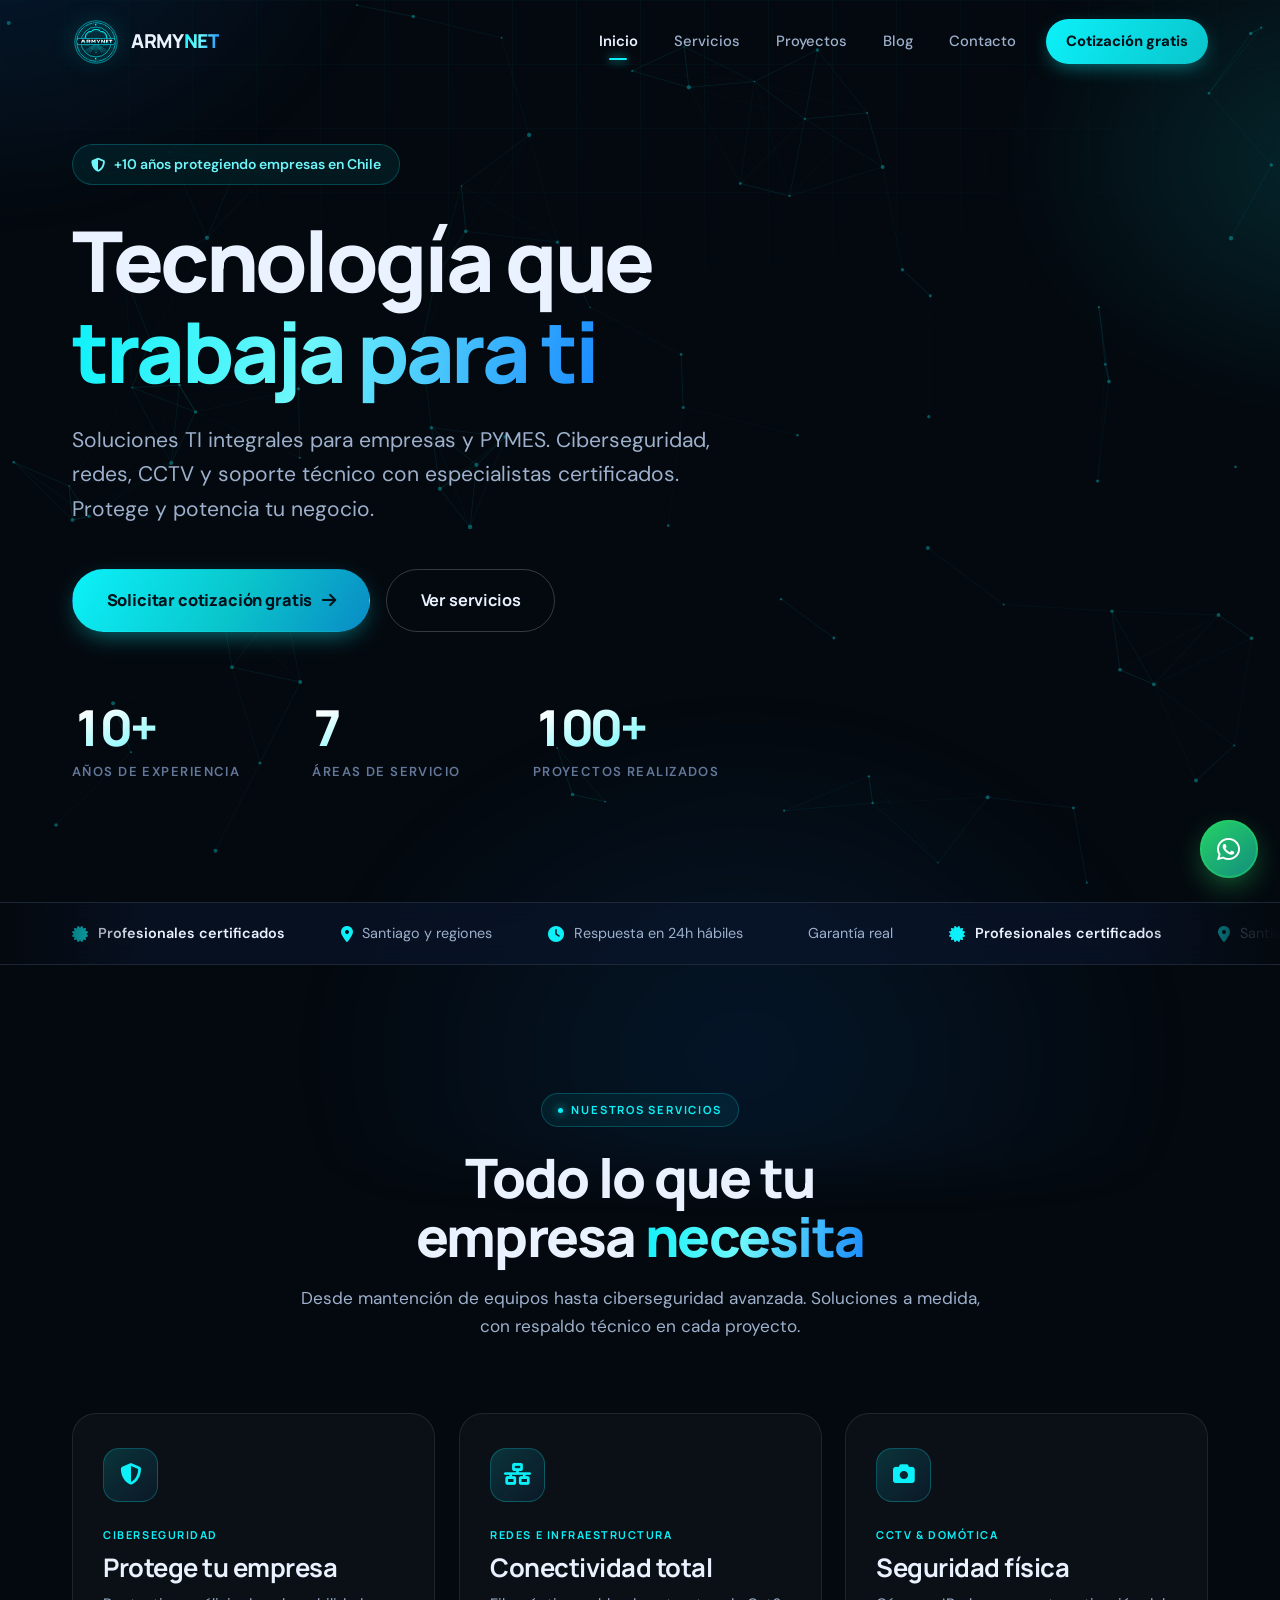
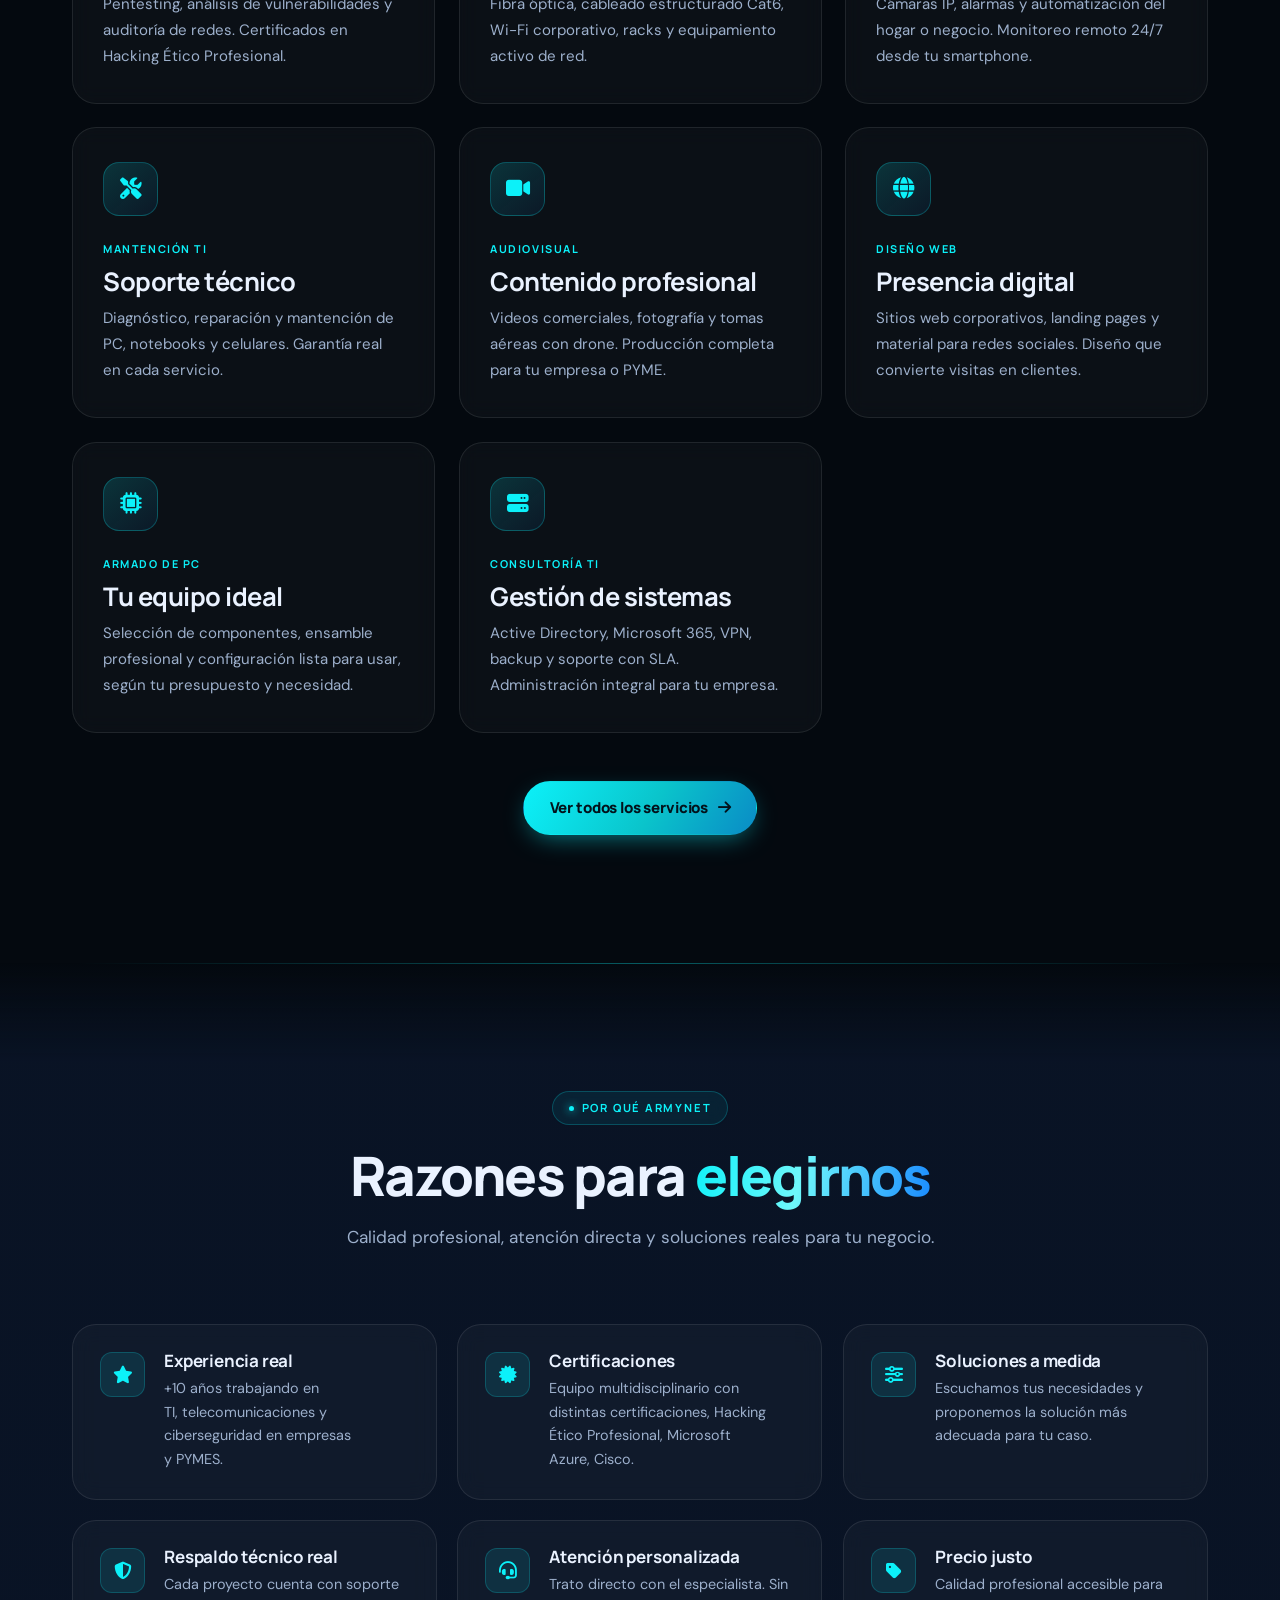
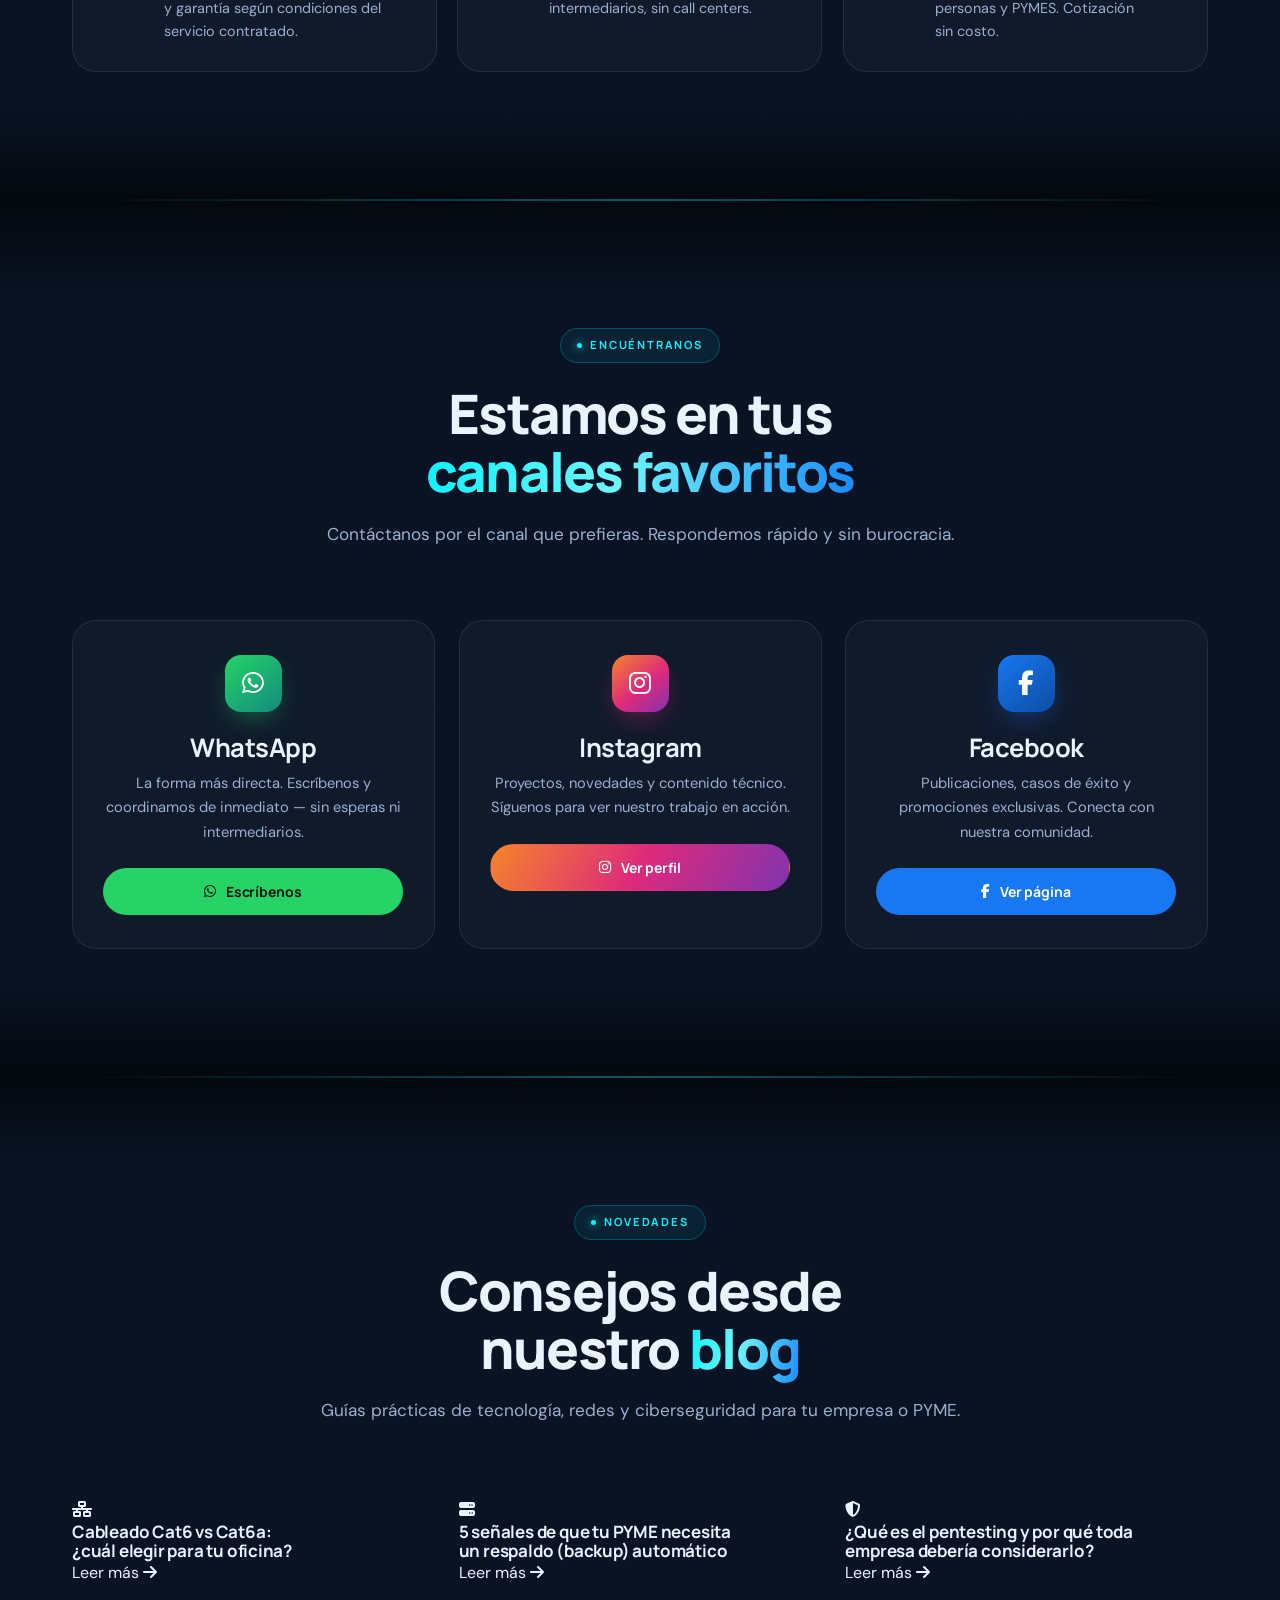
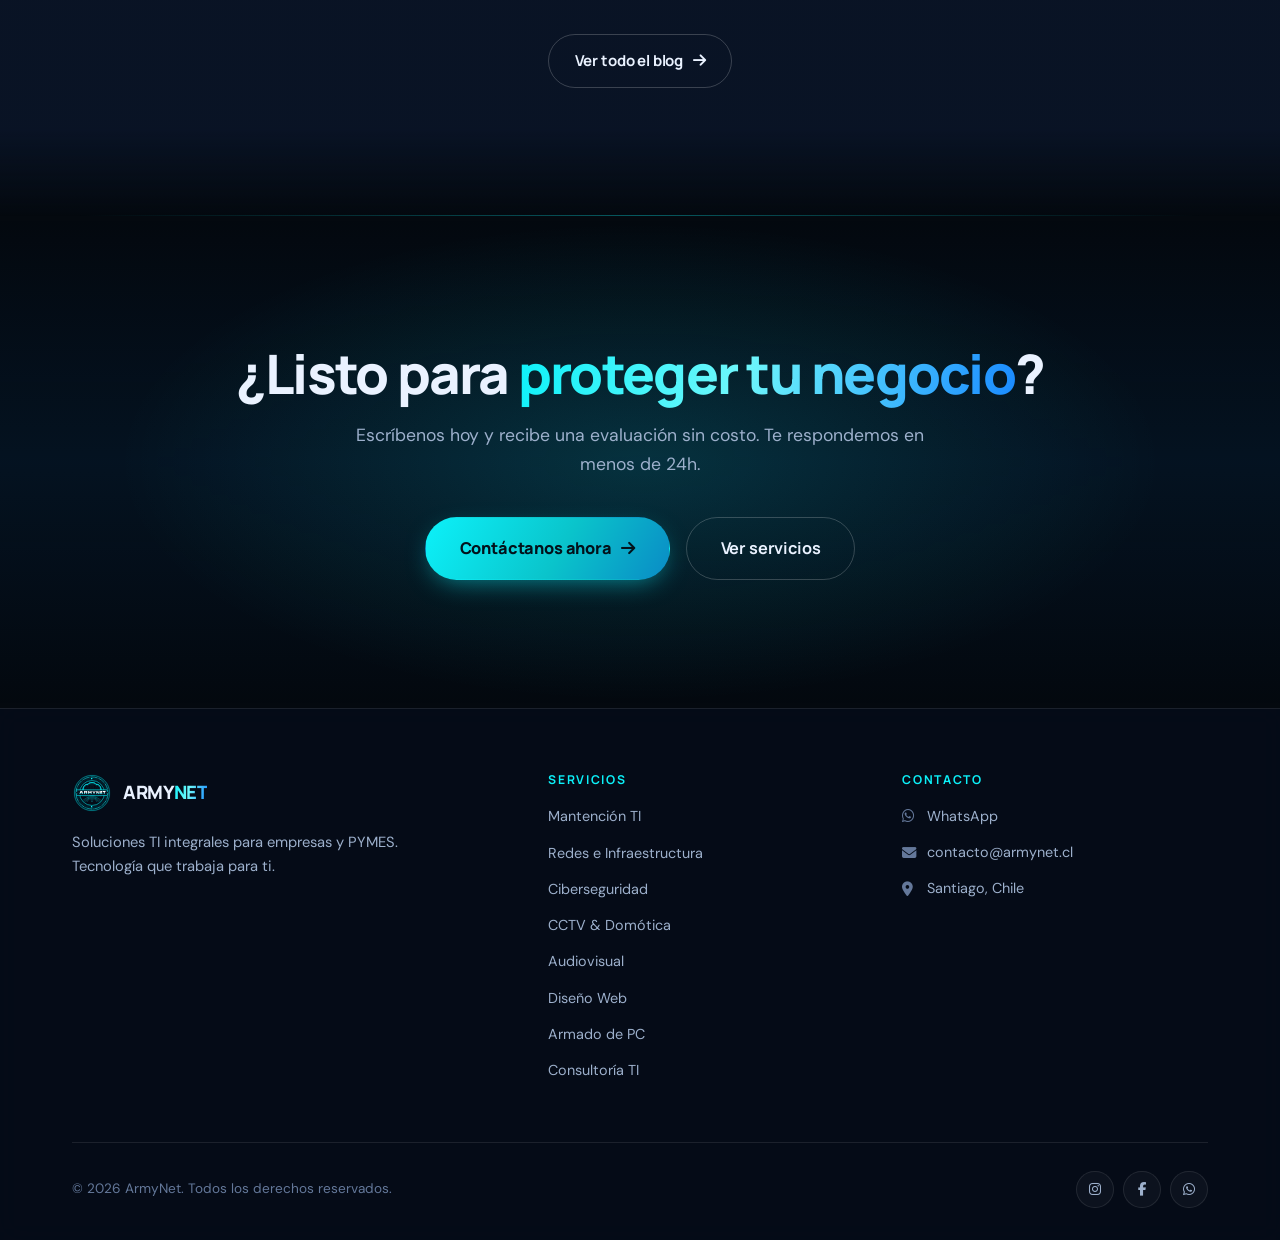
==== commit d975bd02: "web: rediseno completo del front-end v3.0 - Paleta unificada a la corporativa canonica: NAVY #0B172D" ====
--- a/index.html
+++ b/index.html
@@ -64,7 +64,7 @@
       <img id="logoImg" src="armynet_icono.svg" alt="ArmyNet" style="height:48px;width:auto;">
       <span>ARMY<span class="accent">NET</span></span>
     </a>
-    <div class="nav-links">
+    <div class="nav-links" id="nav-links">
       <a href="index.html">Inicio</a>
       <a href="servicios.html">Servicios</a>
       <a href="proyectos.html">Proyectos</a>
@@ -72,7 +72,7 @@
       <a href="contacto.html">Contacto</a>
       <a href="contacto.html" class="nav-cta">Cotización gratis</a>
     </div>
-    <button class="hamburger" aria-label="Menú"><span></span><span></span><span></span></button>
+    <button class="hamburger" aria-label="Menú" aria-expanded="false" aria-controls="nav-links"><span></span><span></span><span></span></button>
   </div>
 </nav>
 
@@ -97,6 +97,7 @@
       </div>
     </div>
   </div>
+  <div class="scroll-hint" aria-hidden="true">Scroll<span></span></div>
 </section>
 
 <!-- TRUST BAR -->
@@ -320,5 +321,6 @@
 
 <script src="posts.js"></script>
 <script src="script.js"></script>
+<script src="effects.js" defer></script>
 </body>
 </html>
--- a/styles.css
+++ b/styles.css
@@ -1,321 +1,635 @@
-/* ===== VARIABLES & RESET ===== */
+/* =========================================================================
+   ArmyNet SpA — Sistema visual v3.0  ·  3 septiembre 2026
+   Paleta corporativa unificada: NAVY #0B172D · CYAN #0CF1F9 · BLUE #0A66C2
+   (fuente canonica: skill armynet-cotizacion, REGISTRO 021)
+   ========================================================================= */
+
 :root {
-  --blue: #0A66C2;
-  --blue-dark: #084e96;
-  --blue-light: #1a8aff;
-  --cyan: #0cf1f9;
-  --cyan-glow: rgba(12,241,249,0.1);
-  --navy: #0a1a2e;
-  --navy-light: #1a2942;
-
-  /* Fondos dark */
-  --bg-main:    #060d1b;
-  --bg-surface: #0a172e;
-  --bg-card:    #0d1f3c;
-  --bg-elevated:#122040;
-
-  /* Texto */
-  --text-primary:   #e2e8f0;
-  --text-secondary: #94a3b8;
-  --text-muted:     #64748b;
-
-  /* Mantener para compatibilidad footer/cta */
-  --gray-900: #1a2332;
-  --gray-700: #4a5568;
-  --gray-500: #718096;
-  --gray-300: #cbd5e0;
-  --gray-200: #e2e8f0;
-  --gray-100: #f5f7fa;
-  --white: #ffffff;
-
-  --success: #25D366;
-  --error: #e53e3e;
-  --font-head: 'Manrope', sans-serif;
-  --font-body: 'DM Sans', sans-serif;
-  --ease-premium: cubic-bezier(.16,1,.3,1);
-  --shadow-sm: 0 1px 4px rgba(0,0,0,.25);
-  --shadow:    0 4px 16px rgba(0,0,0,.35);
-  --shadow-lg: 0 10px 40px rgba(0,0,0,.45);
-  --radius:    8px;
-  --radius-lg: 16px;
-  --transition: .35s var(--ease-premium);
-}
-
-*,*::before,*::after{box-sizing:border-box;margin:0;padding:0}
-html{scroll-behavior:smooth}
-body{font-family:var(--font-body);background:var(--bg-main);color:var(--text-primary);line-height:1.6;-webkit-font-smoothing:antialiased;overflow-x:hidden}
-img{max-width:100%;display:block}
-a{color:inherit;text-decoration:none}
-ul{list-style:none}
-
-/* ===== TYPOGRAPHY ===== */
-h1,h2,h3,h4{font-family:var(--font-head);font-weight:700;line-height:1.12;letter-spacing:-.02em;color:var(--text-primary)}
-h1{font-size:clamp(2.5rem,6vw,4.75rem);letter-spacing:-.03em}
-h2{font-size:clamp(2rem,4vw,3rem);letter-spacing:-.02em}
-h3{font-size:clamp(1.3rem,2.5vw,1.75rem)}
-h4{font-size:1.15rem}
-.accent{color:var(--blue-light)}
-.tag{display:inline-block;background:rgba(10,102,194,.15);color:var(--blue-light);font-size:.75rem;font-weight:700;letter-spacing:1.5px;text-transform:uppercase;padding:.4rem 1rem;border-radius:100px;margin-bottom:1.5rem;font-family:var(--font-body);border:1px solid rgba(26,138,255,.2)}
-
-/* ===== LAYOUT ===== */
-.container{max-width:1200px;margin:0 auto;padding:0 1.5rem}
-section{padding:7.5rem 0}
-.grid-2{display:grid;grid-template-columns:repeat(2,1fr);gap:2rem}
-.grid-3{display:grid;grid-template-columns:repeat(3,1fr);gap:2rem}
-.bg-light{background:var(--bg-surface)}
-
-/* ===== NAVBAR ===== */
-#navbar{position:fixed;top:0;left:0;right:0;z-index:1000;padding:1rem 0;background:rgba(6,13,27,.95);backdrop-filter:blur(16px);border-bottom:1px solid rgba(255,255,255,.06);transition:all var(--transition)}
-#navbar.scrolled{box-shadow:0 2px 20px rgba(0,0,0,.5);border-bottom-color:rgba(26,138,255,.15)}
-.nav-inner{display:flex;align-items:center;justify-content:space-between}
-.nav-logo{display:flex;align-items:center;gap:.75rem}
-.nav-logo img{height:40px;width:auto;border-radius:6px}
-.nav-logo span{font-family:var(--font-head);font-size:1.4rem;font-weight:700;letter-spacing:.5px;color:var(--text-primary)}
-.nav-links{display:flex;gap:2.2rem;align-items:center}
-.nav-links a{font-size:.95rem;font-weight:600;color:var(--text-secondary);transition:color var(--transition)}
-.nav-links a:hover,.nav-links a.active{color:var(--blue-light)}
-.nav-cta{background:var(--blue);color:var(--white)!important;padding:.65rem 1.4rem;border-radius:6px;transition:all var(--transition)}
-.nav-cta:hover{background:var(--blue-dark)!important;color:var(--white)!important;transform:translateY(-1px);box-shadow:0 4px 16px rgba(10,102,194,.45)}
-.hamburger{display:none;flex-direction:column;gap:5px;cursor:pointer;background:none;border:none;padding:.3rem}
-.hamburger span{width:24px;height:2px;background:var(--text-primary);display:block;transition:var(--transition)}
-
-/* ===== BUTTONS ===== */
-.btn{display:inline-flex;align-items:center;gap:.6rem;padding:.95rem 1.9rem;border-radius:8px;font-family:var(--font-body);font-weight:600;font-size:.95rem;letter-spacing:.01em;cursor:pointer;border:none;transition:transform var(--transition),box-shadow var(--transition),background var(--transition),border-color var(--transition),color var(--transition);white-space:nowrap;text-align:center;justify-content:center}
-.btn-primary{background:var(--blue);color:var(--white)}
-.btn-primary:hover{background:var(--blue-dark);transform:translateY(-3px) scale(1.015);box-shadow:0 14px 32px rgba(10,102,194,.4)}
-.btn-outline{background:transparent;color:var(--text-primary);border:2px solid rgba(255,255,255,.2)}
-.btn-outline:hover{border-color:var(--blue-light);color:var(--blue-light);background:rgba(10,102,194,.1);transform:translateY(-2px)}
-.btn-wa{background:var(--success);color:var(--white)}
-.btn-wa:hover{background:#1ebe5c;transform:translateY(-2px);box-shadow:0 8px 24px rgba(37,211,102,.3)}
-.btn-sm{padding:.6rem 1.2rem;font-size:.875rem}
-.btn-lg{padding:1.1rem 2.2rem;font-size:1.05rem}
-
-/* ===== FLOATING WA ===== */
-#wa-float{position:fixed;bottom:1.5rem;right:1.5rem;z-index:999;width:56px;height:56px;background:var(--success);border-radius:50%;display:flex;align-items:center;justify-content:center;box-shadow:0 8px 24px rgba(37,211,102,.45);transition:transform var(--transition)}
-#wa-float i{font-size:1.6rem;color:#fff}
-#wa-float:hover{transform:scale(1.1)}
-.wa-tooltip{position:absolute;right:70px;top:50%;transform:translateY(-50%) translateX(8px);background:#111827;color:#fff;padding:.6rem 1rem;border-radius:8px;font-size:.85rem;font-weight:600;white-space:nowrap;opacity:0;pointer-events:none;transition:opacity .3s ease,transform .3s ease;box-shadow:var(--shadow-lg)}
-.wa-tooltip::after{content:'';position:absolute;left:100%;top:50%;transform:translateY(-50%);border:6px solid transparent;border-left-color:#111827}
-#wa-float:hover .wa-tooltip,#wa-float.show-tooltip .wa-tooltip{opacity:1;transform:translateY(-50%) translateX(0)}
-@media(max-width:600px){.wa-tooltip{display:none}}
-#wa-float::after{content:'';position:absolute;inset:0;border-radius:50%;background:var(--success);opacity:.55;animation:wa-pulse 2.4s ease-out infinite}
-#wa-float i{position:relative;z-index:1}
-@keyframes wa-pulse{0%{transform:scale(1);opacity:.5}100%{transform:scale(1.9);opacity:0}}
-
-/* ===== HERO ===== */
-.hero{min-height:90vh;display:flex;align-items:center;padding-top:120px;padding-bottom:60px;background:linear-gradient(180deg,var(--bg-main) 0%,var(--bg-surface) 100%);position:relative;overflow:hidden}
-.hero::before{content:'';position:absolute;top:-30%;right:-20%;width:70%;height:120%;background:radial-gradient(circle,rgba(10,102,194,.15) 0%,transparent 60%);pointer-events:none}
-.hero::after{content:'';position:absolute;bottom:-10%;left:-5%;width:50%;height:80%;background:radial-gradient(circle,rgba(12,241,249,.05) 0%,transparent 60%);pointer-events:none}
-.hero-content{position:relative;z-index:1;max-width:820px}
-.hero-eyebrow{display:inline-flex;align-items:center;gap:.5rem;margin-bottom:2rem;color:var(--blue-light);font-size:.78rem;font-weight:600;letter-spacing:.12em;text-transform:uppercase;background:rgba(10,102,194,.12);padding:.5rem 1.1rem;border-radius:100px;border:1px solid rgba(26,138,255,.25)}
-.hero h1{margin-bottom:1.5rem}
-.hero p.subtitle{font-size:1.2rem;color:var(--text-secondary);margin:0 0 2.5rem;max-width:640px;line-height:1.6}
-.hero-btns{display:flex;gap:1rem;flex-wrap:wrap}
-.hero-stats{display:flex;gap:4rem;margin-top:5.5rem;padding-top:3rem;border-top:1px solid rgba(255,255,255,.08);flex-wrap:wrap}
-.stat-item .num{font-family:var(--font-head);font-size:3rem;font-weight:700;color:var(--blue-light);line-height:1}
-.stat-item .label{font-size:.9rem;color:var(--text-muted);margin-top:.4rem;font-weight:500}
-
-/* ===== SECTION HEADERS ===== */
-.section-header{text-align:center;margin-bottom:4.5rem;max-width:680px;margin-left:auto;margin-right:auto}
-.section-header h2{margin-bottom:1rem}
-.section-header p{color:var(--text-secondary);font-size:1.1rem;line-height:1.6}
-
-/* ===== SERVICE CARDS ===== */
-.service-card{background:var(--bg-card);border:1px solid rgba(255,255,255,.07);border-radius:var(--radius-lg);padding:2.5rem 2rem;transition:transform var(--transition),border-color var(--transition),box-shadow var(--transition);position:relative;display:block;text-align:left}
-.service-card:hover{border-color:rgba(26,138,255,.4);transform:translateY(-8px);box-shadow:0 20px 48px rgba(3,8,20,.45),0 0 0 1px rgba(26,138,255,.15)}
-.service-icon{width:60px;height:60px;background:rgba(10,102,194,.12);border-radius:14px;display:flex;align-items:center;justify-content:center;margin-bottom:1.5rem;font-size:1.5rem;color:var(--blue-light);transition:all var(--transition)}
-.service-card:hover .service-icon{background:var(--blue);color:var(--white)}
-.service-card h3,.service-card h4{margin-bottom:.75rem;color:var(--text-primary)}
-.service-card p{color:var(--text-secondary);font-size:.95rem;line-height:1.6}
-.service-card .card-tag{font-size:.7rem;letter-spacing:1.5px;color:var(--blue-light);font-weight:700;text-transform:uppercase;margin-bottom:.75rem;display:block}
-
-/* ===== WHY US ===== */
-.why-grid{display:grid;grid-template-columns:repeat(3,1fr);gap:2rem}
-.why-item{display:flex;gap:1.25rem;align-items:flex-start;background:var(--bg-card);border:1px solid rgba(255,255,255,.07);border-radius:var(--radius-lg);padding:1.75rem;transition:all var(--transition)}
-.why-item:hover{box-shadow:0 8px 32px rgba(10,102,194,.18);border-color:rgba(26,138,255,.3)}
-.why-icon{flex-shrink:0;width:48px;height:48px;border-radius:10px;background:rgba(10,102,194,.12);display:flex;align-items:center;justify-content:center;font-size:1.2rem;color:var(--blue-light)}
-.why-item h4{margin-bottom:.4rem;color:var(--text-primary)}
-.why-item p{font-size:.92rem;color:var(--text-secondary);line-height:1.55}
-
-/* ===== CERTS ===== */
-.cert-badges{display:flex;justify-content:center;gap:1.5rem;flex-wrap:wrap;margin-top:2rem}
-.cert-badge{background:var(--bg-card);border:1px solid rgba(255,255,255,.1);border-radius:12px;padding:1.25rem 2rem;display:flex;align-items:center;gap:.75rem;font-weight:600;font-size:.95rem;color:var(--text-primary);box-shadow:var(--shadow-sm);transition:all var(--transition)}
-.cert-badge:hover{border-color:var(--blue);box-shadow:var(--shadow);transform:translateY(-2px)}
-.cert-badge i{font-size:1.4rem;color:var(--blue-light)}
-
-/* ===== PAGE HERO ===== */
-.page-hero{background:linear-gradient(180deg,var(--bg-main) 0%,var(--bg-surface) 100%);padding:9rem 0 4rem;text-align:center;border-bottom:1px solid rgba(255,255,255,.06);position:relative;overflow:hidden}
-.page-hero::before{content:'';position:absolute;top:-50%;left:50%;transform:translateX(-50%);width:600px;height:600px;background:radial-gradient(circle,rgba(10,102,194,.14) 0%,transparent 60%);opacity:.6;pointer-events:none}
-.page-hero .container{position:relative;z-index:1}
-.page-hero h1{margin-bottom:.75rem}
-.page-hero p{color:var(--text-secondary);font-size:1.15rem;max-width:600px;margin:0 auto}
-
-/* ===== SERVICE DETAIL ===== */
-.service-detail{background:var(--bg-card);border:1px solid rgba(255,255,255,.07);border-radius:var(--radius-lg);padding:2.5rem;margin-bottom:1.5rem;transition:all var(--transition)}
-.service-detail:hover{box-shadow:0 8px 32px rgba(10,102,194,.18);border-color:rgba(26,138,255,.3)}
-.service-detail-header{display:flex;align-items:center;gap:1.5rem;margin-bottom:1.5rem;flex-wrap:wrap}
-.service-detail-icon{width:64px;height:64px;background:rgba(10,102,194,.12);border-radius:14px;display:flex;align-items:center;justify-content:center;font-size:1.7rem;color:var(--blue-light);flex-shrink:0}
-.service-detail h3{margin-bottom:.25rem}
-.service-detail .sub{color:var(--text-secondary);font-size:.95rem}
-.service-bullets{margin:1.25rem 0 1.75rem}
-.service-bullets li{display:flex;gap:.75rem;align-items:flex-start;padding:.65rem 0;border-bottom:1px solid rgba(255,255,255,.06);font-size:.95rem;color:var(--text-primary)}
-.service-bullets li:last-child{border-bottom:none}
-.service-bullets li i{color:var(--blue-light);font-size:.75rem;margin-top:.4rem;flex-shrink:0}
-
-/* ===== PROJECTS ===== */
-.project-card{background:var(--bg-card);border:1px solid rgba(255,255,255,.07);border-radius:var(--radius-lg);overflow:hidden;transition:all var(--transition);display:flex;flex-direction:column}
-.project-card:hover{transform:translateY(-6px);box-shadow:0 12px 40px rgba(10,102,194,.25);border-color:rgba(26,138,255,.4)}
-.project-img{height:200px;display:flex;align-items:center;justify-content:center;position:relative;flex-shrink:0}
-.project-img i{font-size:3rem;color:rgba(255,255,255,.9);z-index:1}
-.project-body{padding:1.75rem;flex:1;display:flex;flex-direction:column}
-.project-tags{display:flex;gap:.5rem;flex-wrap:wrap;margin-bottom:.75rem}
-.ptag{background:rgba(10,102,194,.15);color:var(--blue-light);font-size:.7rem;padding:.3rem .75rem;border-radius:100px;font-weight:700;letter-spacing:.5px;text-transform:uppercase}
-.project-body h3{margin-bottom:.5rem}
-.project-body p{color:var(--text-secondary);font-size:.95rem;flex:1}
-.project-results{margin-top:1.25rem;padding-top:1.25rem;border-top:1px solid rgba(255,255,255,.07)}
-.project-results li{display:flex;align-items:center;gap:.5rem;font-size:.9rem;color:var(--text-primary);padding:.3rem 0}
-.project-results li i{color:var(--success);font-size:.8rem;flex-shrink:0}
-
-/* ===== CONTACT CARDS ===== */
-.contact-card{background:var(--bg-card);border:1px solid rgba(255,255,255,.07);border-radius:var(--radius-lg);padding:2.5rem;text-align:center;transition:all var(--transition);height:100%}
-.contact-card:hover{box-shadow:0 8px 32px rgba(10,102,194,.18);border-color:rgba(26,138,255,.3)}
-.contact-icon{width:70px;height:70px;border-radius:50%;margin:0 auto 1.5rem;display:flex;align-items:center;justify-content:center;font-size:1.8rem}
-.contact-icon.wa-icon{background:rgba(37,211,102,.12);color:var(--success)}
-.contact-icon.mail-icon{background:rgba(10,102,194,.12);color:var(--blue-light)}
-.contact-card h3{margin-bottom:.5rem}
-.contact-card p{color:var(--text-secondary);margin-bottom:1.5rem;font-size:.95rem}
-.contact-info-strip{background:var(--bg-card);border:1px solid rgba(255,255,255,.07);border-radius:var(--radius-lg);padding:2rem;display:flex;justify-content:center;gap:3rem;margin-top:3rem;flex-wrap:wrap}
-.info-item{display:flex;align-items:center;gap:1rem}
-.info-item i{font-size:1.2rem;color:var(--blue-light)}
-.info-item span{color:var(--text-muted);font-size:.85rem;display:block}
-.info-item strong{font-size:.98rem;color:var(--text-primary)}
-
-/* ===== CONTACT FORM ===== */
-.contact-form-wrapper{background:var(--bg-card);border:1px solid rgba(255,255,255,.07);border-radius:var(--radius-lg);padding:2.5rem;box-shadow:var(--shadow)}
-.contact-form-wrapper h3{margin-bottom:.5rem}
-.contact-form-wrapper .form-sub{color:var(--text-secondary);margin-bottom:2rem;font-size:.95rem}
-.contact-form{display:grid;gap:1.25rem}
-.form-group{display:flex;flex-direction:column}
-.form-group label{font-size:.875rem;font-weight:600;color:var(--text-primary);margin-bottom:.5rem}
-.form-group input,.form-group select,.form-group textarea{width:100%;padding:.85rem 1rem;border:1.5px solid rgba(255,255,255,.1);border-radius:var(--radius);font-family:var(--font-body);font-size:.95rem;color:var(--text-primary);background:rgba(6,13,27,.8);transition:all var(--transition)}
-.form-group input:focus,.form-group select:focus,.form-group textarea:focus{outline:none;border-color:var(--blue);box-shadow:0 0 0 3px rgba(10,102,194,.15);background:var(--bg-card)}
-.form-group input::placeholder,.form-group textarea::placeholder{color:var(--text-muted)}
-.form-group select option{background:var(--bg-card);color:var(--text-primary)}
-.form-group textarea{resize:vertical;min-height:140px;font-family:var(--font-body)}
-.form-row{display:grid;grid-template-columns:1fr 1fr;gap:1rem}
-.form-submit{margin-top:.5rem}
-.form-note{font-size:.85rem;color:var(--text-muted);margin-top:.75rem;text-align:center}
-.form-status{padding:1rem 1.25rem;border-radius:var(--radius);margin-top:1rem;display:none;font-size:.95rem}
-.form-status.success{background:rgba(37,211,102,.1);color:#4ade80;border:1px solid rgba(37,211,102,.3);display:block}
-.form-status.error{background:rgba(229,62,62,.08);color:#fc8181;border:1px solid rgba(229,62,62,.25);display:block}
-
-/* ===== CTA BAND ===== */
-.cta-band{background:linear-gradient(135deg,#060d1b 0%,var(--navy) 50%,var(--blue-dark) 100%);color:var(--white);padding:5rem 0;text-align:center;position:relative;overflow:hidden}
-.cta-band::before{content:'';position:absolute;inset:0;background:radial-gradient(ellipse at top right,rgba(26,138,255,.2) 0%,transparent 50%);pointer-events:none}
-.cta-band::after{content:'';position:absolute;bottom:0;left:0;right:0;height:1px;background:linear-gradient(90deg,transparent,rgba(12,241,249,.25),transparent)}
-.cta-band .container{position:relative;z-index:1}
-.cta-band h2{color:var(--white);margin-bottom:.75rem}
-.cta-band h2 .accent{color:var(--blue-light)}
-.cta-band p{color:rgba(255,255,255,.8);margin-bottom:2rem;font-size:1.1rem}
-.cta-band .btns{display:flex;gap:1rem;justify-content:center;flex-wrap:wrap}
-.cta-band .btn-outline{color:var(--white);border-color:rgba(255,255,255,.35)}
-.cta-band .btn-outline:hover{background:rgba(255,255,255,.1);border-color:var(--white);color:var(--white)}
-
-/* ===== TRUST BAR ===== */
-.trust-bar{background:var(--bg-surface);border-bottom:1px solid rgba(255,255,255,.06);padding:2rem 0}
-.trust-bar-inner{display:flex;align-items:center;justify-content:center;gap:2.5rem;flex-wrap:wrap;color:var(--text-secondary);font-size:.92rem;font-weight:500}
-.trust-bar-inner .trust-item{display:flex;align-items:center;gap:.6rem}
-.trust-bar-inner i{color:var(--blue-light)}
-.trust-bar-inner strong{color:var(--text-primary);font-weight:700}
-
-/* ===== FOOTER ===== */
-footer{background:#030810;color:var(--gray-300);padding:4rem 0 1.5rem;border-top:1px solid rgba(255,255,255,.06)}
-footer h4{color:var(--white);margin-bottom:1rem;font-size:1rem;font-family:var(--font-head);letter-spacing:.5px}
-.footer-inner{display:grid;grid-template-columns:1.5fr 1fr 1fr;gap:3rem;margin-bottom:2.5rem}
-.footer-logo{display:flex;align-items:center;gap:.75rem;margin-bottom:1rem}
-.footer-logo img{height:38px;border-radius:6px}
-.footer-logo span{font-family:var(--font-head);font-size:1.3rem;font-weight:700;color:var(--white)}
-footer p.footer-desc{color:var(--gray-300);font-size:.9rem;max-width:280px;line-height:1.6}
-.footer-col ul li{margin-bottom:.6rem}
-.footer-col ul li a{color:var(--gray-300);font-size:.92rem;transition:color var(--transition);display:inline-flex;align-items:center;gap:.5rem}
-.footer-col ul li span{color:var(--gray-300);font-size:.92rem;display:inline-flex;align-items:center;gap:.5rem}
-.footer-col ul li a:hover{color:var(--white)}
-.footer-bottom{display:flex;justify-content:space-between;align-items:center;padding-top:2rem;border-top:1px solid rgba(255,255,255,.08);color:var(--gray-500);font-size:.85rem;flex-wrap:wrap;gap:1rem}
-.social-links{display:flex;gap:.6rem}
-.social-links a{width:38px;height:38px;border-radius:8px;background:rgba(255,255,255,.06);display:flex;align-items:center;justify-content:center;color:var(--gray-300);transition:all var(--transition)}
-.social-links a:hover{background:var(--blue);color:var(--white);transform:translateY(-2px)}
-
-/* ===== ANIMATIONS ===== */
-.fade-up{opacity:0;transform:translateY(24px);transition:opacity .8s var(--ease-premium),transform .8s var(--ease-premium)}
-.fade-up.visible{opacity:1;transform:translateY(0)}
-
-/* ===== RESPONSIVE ===== */
-@media(max-width:900px){
-  .grid-3{grid-template-columns:repeat(2,1fr)}
-  .why-grid{grid-template-columns:1fr}
-  .footer-inner{grid-template-columns:1fr 1fr}
-  section{padding:4rem 0}
-  .hero-stats{gap:2.5rem}
-}
-@media(max-width:600px){
-  .nav-links{display:none;flex-direction:column;position:absolute;top:100%;left:0;right:0;background:rgba(6,13,27,.98);padding:1.5rem;gap:1rem;border-bottom:1px solid rgba(255,255,255,.06);box-shadow:0 8px 32px rgba(0,0,0,.5)}
-  .nav-links a{color:var(--text-secondary)}
-  .nav-links.open{display:flex}
-  .hamburger{display:flex}
-  .grid-2,.grid-3{grid-template-columns:1fr}
-  .hero{min-height:auto;padding-top:110px;padding-bottom:50px}
-  .hero-stats{flex-wrap:wrap;gap:2rem}
-  .stat-item .num{font-size:2.4rem}
-  .contact-info-strip{flex-direction:column;gap:1.5rem}
-  .footer-inner{grid-template-columns:1fr;gap:2rem}
-  .footer-bottom{flex-direction:column;text-align:center}
-  .form-row{grid-template-columns:1fr}
-  .service-detail{padding:1.75rem}
-  .contact-form-wrapper{padding:1.75rem}
-  .cert-badge{font-size:.85rem;padding:1rem 1.4rem}
-}
-
-/* ===== BLOG ===== */
-.blog-grid{display:grid;gap:2rem;max-width:820px;margin:0 auto}
-.blog-card{background:var(--bg-card);border:1px solid rgba(255,255,255,.07);border-radius:var(--radius-lg);padding:2.5rem;transition:all var(--transition)}
-.blog-card:hover{box-shadow:0 8px 32px rgba(10,102,194,.18);border-color:rgba(26,138,255,.3)}
-.blog-card-icon{width:56px;height:56px;background:rgba(10,102,194,.12);border-radius:14px;display:flex;align-items:center;justify-content:center;font-size:1.4rem;color:var(--blue-light);margin-bottom:1.25rem}
-.blog-meta{display:flex;align-items:center;gap:.75rem;margin-bottom:.75rem}
-.blog-date{color:var(--text-muted);font-size:.8rem;font-weight:600}
-.blog-card h2{margin-bottom:1.1rem}
-.blog-card p{color:var(--text-secondary);font-size:.97rem;line-height:1.7;margin-bottom:1rem}
-.blog-card .btn{margin-top:.5rem}
-.blog-teaser-card{background:var(--bg-card);border:1px solid rgba(255,255,255,.07);border-radius:var(--radius-lg);padding:1.75rem;transition:all var(--transition);display:flex;flex-direction:column;gap:.75rem}
-.blog-teaser-card:hover{border-color:rgba(26,138,255,.35);transform:translateY(-4px)}
-.blog-teaser-card i{color:var(--blue-light);font-size:1.3rem}
-.blog-teaser-card h4{color:var(--text-primary)}
-.blog-teaser-card span{color:var(--blue-light);font-size:.85rem;font-weight:700}
-
-/* ===== REDES SOCIALES SECTION ===== */
-.social-card{background:rgba(14,31,61,.85);border:1px solid rgba(12,241,249,.12);border-radius:14px;padding:2.5rem 1.75rem;text-align:center;display:flex;flex-direction:column;align-items:center;gap:1rem;transition:transform .28s ease,border-color .28s ease,box-shadow .28s ease}
-.social-card:hover{border-color:rgba(12,241,249,.35);transform:translateY(-5px);box-shadow:0 12px 40px rgba(0,0,0,.35)}
-.social-icon{width:76px;height:76px;border-radius:50%;display:flex;align-items:center;justify-content:center;font-size:2.1rem;flex-shrink:0}
-.social-wa .social-icon{background:rgba(37,211,102,.12);color:#25D366;border:2px solid rgba(37,211,102,.3)}
-.social-ig .social-icon{background:rgba(228,64,95,.12);color:#e4405f;border:2px solid rgba(228,64,95,.3)}
-.social-fb .social-icon{background:rgba(24,119,242,.12);color:#1877f2;border:2px solid rgba(24,119,242,.3)}
-.social-card h3{color:#fff;font-size:1.25rem;margin:0}
-.social-card p{color:var(--text-secondary);font-size:.93rem;line-height:1.6;flex-grow:1;margin:0}
-.btn-wa{background:#25D366;color:#fff;border:none}
-.btn-wa:hover{background:#1da851;color:#fff;transform:translateY(-2px)}
-.btn-ig{background:linear-gradient(135deg,#f09433 0%,#dc2743 50%,#bc1888 100%);color:#fff;border:none}
-.btn-ig:hover{opacity:.88;color:#fff;transform:translateY(-2px)}
-.btn-fb{background:#1877f2;color:#fff;border:none}
-.btn-fb:hover{background:#1463cc;color:#fff;transform:translateY(-2px)}
-
-/* ===== REFINAMIENTO: accesibilidad de movimiento y foco ===== */
-@media (prefers-reduced-motion: reduce) {
+  /* ---- Marca (canonico, no improvisar) ---- */
+  --navy:        #0B172D;
+  --cyan:        #0CF1F9;
+  --blue:        #0A66C2;
+
+  /* ---- Escala derivada del navy ---- */
+  --navy-950:    #04090F;
+  --navy-900:    #070E1C;
+  --navy-850:    #0B172D;
+  --navy-800:    #10203C;
+  --navy-700:    #16294B;
+  --navy-600:    #1E355E;
+
+  --cyan-600:    #0AC4CB;
+  --cyan-300:    #6EF7FB;
+  --blue-600:    #084E96;
+  --blue-400:    #1A8AFF;
+
+  /* ---- Superficies ---- */
+  --bg:          var(--navy-950);
+  --bg-alt:      var(--navy-900);
+  --surface:     rgba(255,255,255,.03);
+  --surface-2:   rgba(255,255,255,.055);
+  --stroke:      rgba(255,255,255,.09);
+  --stroke-str:  rgba(12,241,249,.32);
+
+  /* ---- Texto ---- */
+  --fg:          #EAF2FF;
+  --fg-2:        #9DB0CC;
+  --fg-3:        #64789A;
+
+  /* ---- Estado ---- */
+  --wa:          #25D366;
+  --ok:          #34D399;
+  --err:         #F87171;
+
+  /* ---- Tipografia ---- */
+  --font-head: 'Manrope', ui-sans-serif, system-ui, sans-serif;
+  --font-body: 'DM Sans', ui-sans-serif, system-ui, sans-serif;
+
+  /* ---- Movimiento ---- */
+  --ease:      cubic-bezier(.16,1,.3,1);
+  --ease-out:  cubic-bezier(.22,.61,.36,1);
+  --t-fast:    .22s var(--ease-out);
+  --t:         .42s var(--ease);
+  --t-slow:    .8s  var(--ease);
+
+  /* ---- Forma ---- */
+  --r-sm: 10px;
+  --r:    16px;
+  --r-lg: 24px;
+  --r-xl: 32px;
+
+  /* ---- Sombra y luz ---- */
+  --sh-sm:  0 1px 2px rgba(0,0,0,.4);
+  --sh:     0 8px 30px rgba(0,0,0,.45);
+  --sh-lg:  0 24px 70px rgba(0,0,0,.6);
+  --glow:   0 0 0 1px rgba(12,241,249,.28), 0 12px 44px -8px rgba(12,241,249,.3);
+
+  /* ---- Ritmo vertical ---- */
+  --sp-section: clamp(5rem, 10vw, 9rem);
+  --container:  1200px;
+}
+
+*,*::before,*::after { box-sizing:border-box; margin:0; padding:0; }
+html {
+  scroll-behavior:smooth;
+  -webkit-text-size-adjust:100%;
+  overflow-x:clip;   /* contiene el menu movil fuera de pantalla (verificado: 142px -> 0px) */
+}
+
+body {
+  font-family:var(--font-body);
+  background:var(--bg);
+  color:var(--fg);
+  line-height:1.65;
+  -webkit-font-smoothing:antialiased;
+  text-rendering:optimizeLegibility;
+  overflow-x:hidden;
+}
+
+/* Textura de fondo: malla tenue + dos auroras que respiran ------------- */
+body::before {
+  content:''; position:fixed; inset:0; z-index:-2; pointer-events:none;
+  background-image:
+    linear-gradient(rgba(12,241,249,.030) 1px, transparent 1px),
+    linear-gradient(90deg, rgba(12,241,249,.030) 1px, transparent 1px);
+  background-size:64px 64px;
+  mask-image:radial-gradient(ellipse 90% 60% at 50% 0%, #000 20%, transparent 75%);
+  -webkit-mask-image:radial-gradient(ellipse 90% 60% at 50% 0%, #000 20%, transparent 75%);
+}
+body::after {
+  content:''; position:fixed; inset:-30%; z-index:-3; pointer-events:none;
+  background:
+    radial-gradient(38rem 30rem at 18% 12%, rgba(10,102,194,.20), transparent 65%),
+    radial-gradient(34rem 26rem at 84% 30%, rgba(12,241,249,.13), transparent 62%),
+    radial-gradient(40rem 32rem at 55% 92%, rgba(10,102,194,.14), transparent 68%);
+  filter:blur(24px);
+  animation:aurora 26s var(--ease) infinite alternate;
+}
+@keyframes aurora {
+  0%   { transform:translate3d(0,0,0)      scale(1);    }
+  50%  { transform:translate3d(2%,-2.5%,0) scale(1.06); }
+  100% { transform:translate3d(-2%,2%,0)   scale(1.02); }
+}
+
+img { max-width:100%; display:block; }
+a   { color:inherit; text-decoration:none; }
+ul  { list-style:none; }
+
+::selection { background:rgba(12,241,249,.28); color:#fff; }
+
+:focus-visible {
+  outline:2px solid var(--cyan);
+  outline-offset:3px;
+  border-radius:4px;
+}
+
+::-webkit-scrollbar        { width:11px; }
+::-webkit-scrollbar-track  { background:var(--navy-950); }
+::-webkit-scrollbar-thumb  { background:var(--navy-700); border-radius:99px; border:3px solid var(--navy-950); }
+::-webkit-scrollbar-thumb:hover { background:var(--cyan-600); }
+
+/* ===== TIPOGRAFIA ====================================================== */
+h1,h2,h3,h4 {
+  font-family:var(--font-head);
+  font-weight:800;
+  line-height:1.08;
+  letter-spacing:-.028em;
+  color:var(--fg);
+  text-wrap:balance;
+}
+h1 { font-size:clamp(2.75rem, 7vw, 5.25rem); letter-spacing:-.04em; }
+h2 { font-size:clamp(2.1rem, 4.4vw, 3.4rem);  letter-spacing:-.032em; }
+h3 { font-size:clamp(1.25rem, 2.2vw, 1.6rem); font-weight:700; letter-spacing:-.02em; }
+h4 { font-size:1.0625rem; font-weight:700; letter-spacing:-.012em; }
+p  { color:var(--fg-2); text-wrap:pretty; }
+
+/* Acento con degradado y subrayado de luz */
+.accent {
+  background:linear-gradient(102deg, var(--cyan) 0%, var(--cyan-300) 45%, var(--blue-400) 100%);
+  -webkit-background-clip:text; background-clip:text;
+  -webkit-text-fill-color:transparent; color:transparent;
+  position:relative;
+}
+
+/* ===== LAYOUT ========================================================== */
+.container { width:100%; max-width:var(--container); margin-inline:auto; padding-inline:clamp(1.25rem,4vw,2rem); }
+section    { padding-block:var(--sp-section); position:relative; }
+
+.bg-light {
+  background:linear-gradient(180deg, transparent, rgba(11,23,45,.75) 12%, rgba(11,23,45,.75) 88%, transparent);
+}
+/* Linea divisoria luminosa entre secciones */
+.bg-light::before, .bg-light::after {
+  content:''; position:absolute; left:50%; transform:translateX(-50%);
+  width:min(88%, var(--container)); height:1px;
+  background:linear-gradient(90deg, transparent, rgba(12,241,249,.35), transparent);
+}
+.bg-light::before { top:0; } .bg-light::after { bottom:0; }
+
+.section-header { max-width:44rem; margin:0 auto clamp(3rem,6vw,4.5rem); text-align:center; }
+.section-header p { font-size:1.075rem; margin-top:1.15rem; }
+
+.tag {
+  display:inline-flex; align-items:center; gap:.5rem;
+  font-family:var(--font-head); font-size:.7rem; font-weight:700;
+  letter-spacing:.16em; text-transform:uppercase;
+  color:var(--cyan);
+  background:rgba(12,241,249,.07);
+  border:1px solid rgba(12,241,249,.22);
+  padding:.44rem 1rem; border-radius:99px; margin-bottom:1.3rem;
+  backdrop-filter:blur(8px);
+}
+.tag::before {
+  content:''; width:5px; height:5px; border-radius:50%;
+  background:var(--cyan); box-shadow:0 0 8px var(--cyan);
+  animation:pulse-dot 2.4s ease-in-out infinite;
+}
+@keyframes pulse-dot { 0%,100%{opacity:1;transform:scale(1)} 50%{opacity:.35;transform:scale(.7)} }
+
+.grid-3 { display:grid; gap:1.5rem; grid-template-columns:repeat(auto-fit,minmax(min(100%,20rem),1fr)); }
+
+/* ===== BOTONES ========================================================= */
+.btn {
+  --btn-bg:var(--surface-2);
+  display:inline-flex; align-items:center; justify-content:center; gap:.6rem;
+  font-family:var(--font-head); font-weight:700; font-size:.94rem; letter-spacing:-.01em;
+  padding:.85rem 1.6rem; border-radius:99px; border:1px solid var(--stroke);
+  background:var(--btn-bg); color:var(--fg); cursor:pointer;
+  position:relative; overflow:hidden; isolation:isolate;
+  transition:transform var(--t-fast), box-shadow var(--t), border-color var(--t), background var(--t);
+  will-change:transform;
+}
+.btn i { transition:transform var(--t-fast); }
+.btn:hover  { transform:translateY(-2px); }
+.btn:active { transform:translateY(0) scale(.985); }
+.btn:hover i.fa-arrow-right { transform:translateX(4px); }
+
+/* Barrido de luz al pasar el cursor */
+.btn::after {
+  content:''; position:absolute; inset:0; z-index:-1;
+  background:linear-gradient(105deg, transparent 35%, rgba(255,255,255,.22) 50%, transparent 65%);
+  transform:translateX(-120%);
+  transition:transform .75s var(--ease);
+}
+.btn:hover::after { transform:translateX(120%); }
+
+.btn-primary {
+  background:linear-gradient(120deg, var(--cyan) 0%, var(--cyan-600) 55%, var(--blue) 130%);
+  color:#03121B; border-color:transparent; font-weight:800;
+  box-shadow:0 8px 26px -8px rgba(12,241,249,.55);
+}
+.btn-primary:hover { box-shadow:0 16px 42px -10px rgba(12,241,249,.7); }
+
+.btn-outline { background:transparent; border-color:rgba(255,255,255,.2); }
+.btn-outline:hover { border-color:var(--cyan); background:rgba(12,241,249,.07); box-shadow:var(--glow); }
+
+.btn-lg { padding:1.05rem 2.1rem; font-size:1.02rem; }
+.btn-sm { padding:.68rem 1.15rem; font-size:.875rem; }
+
+.btn-wa { background:var(--wa); color:#04140A; border-color:transparent; }
+.btn-ig { background:linear-gradient(120deg,#F58529,#DD2A7B 50%,#8134AF); color:#fff; border-color:transparent; }
+.btn-fb { background:#1877F2; color:#fff; border-color:transparent; }
+
+/* ===== NAVBAR ========================================================== */
+#navbar {
+  position:fixed; inset:0 0 auto 0; z-index:900;
+  padding-block:1.1rem;
+  transition:padding var(--t), background var(--t), border-color var(--t), backdrop-filter var(--t);
+  border-bottom:1px solid transparent;
+}
+#navbar.scrolled {
+  padding-block:.65rem;
+  background:rgba(4,9,15,.72);
+  backdrop-filter:blur(20px) saturate(180%);
+  -webkit-backdrop-filter:blur(20px) saturate(180%);
+  border-bottom-color:var(--stroke);
+  box-shadow:0 1px 0 rgba(12,241,249,.09), var(--sh);
+}
+.nav-inner { display:flex; align-items:center; justify-content:space-between; gap:1.5rem; }
+
+.nav-logo {
+  display:flex; align-items:center; gap:.7rem;
+  font-family:var(--font-head); font-weight:800; font-size:1.2rem; letter-spacing:-.03em;
+  transition:transform var(--t-fast);
+}
+.nav-logo:hover { transform:scale(1.03); }
+.nav-logo img { transition:height var(--t), filter var(--t); filter:drop-shadow(0 0 12px rgba(12,241,249,.35)); }
+#navbar.scrolled .nav-logo img { height:38px !important; }
+
+.nav-links { display:flex; align-items:center; gap:.35rem; }
+.nav-links a {
+  position:relative; padding:.55rem .95rem; border-radius:99px;
+  font-size:.925rem; font-weight:500; color:var(--fg-2);
+  transition:color var(--t-fast), background var(--t-fast);
+}
+.nav-links a:hover { color:var(--fg); background:var(--surface); }
+.nav-links a.active { color:var(--fg); font-weight:600; }
+.nav-links a.active::after {
+  content:''; position:absolute; left:50%; bottom:.15rem; transform:translateX(-50%);
+  width:18px; height:2px; border-radius:2px;
+  background:var(--cyan); box-shadow:0 0 10px var(--cyan);
+}
+.nav-links a.nav-cta {
+  margin-left:.6rem; padding:.62rem 1.25rem; color:#03121B; font-weight:800;
+  background:linear-gradient(120deg,var(--cyan),var(--cyan-600));
+  box-shadow:0 6px 20px -6px rgba(12,241,249,.55);
+}
+.nav-links a.nav-cta:hover { color:#03121B; transform:translateY(-1px); box-shadow:0 12px 30px -8px rgba(12,241,249,.7); }
+.nav-links a.nav-cta::after { display:none; }
+
+.hamburger { display:none; flex-direction:column; gap:5px; background:none; border:0; cursor:pointer; padding:.55rem; border-radius:10px; }
+.hamburger span { display:block; width:23px; height:2px; background:var(--fg); border-radius:2px; transition:transform var(--t), opacity var(--t-fast); }
+.hamburger.open span:nth-child(1) { transform:translateY(7px) rotate(45deg); }
+.hamburger.open span:nth-child(2) { opacity:0; }
+.hamburger.open span:nth-child(3) { transform:translateY(-7px) rotate(-45deg); }
+
+/* ===== HERO ============================================================ */
+.hero {
+  position:relative; min-height:100svh;
+  display:flex; align-items:center;
+  padding-block:9rem 7.5rem; overflow:hidden;
+}
+#hero-canvas {
+  position:absolute; inset:0; width:100%; height:100%;
+  z-index:0; opacity:.55; pointer-events:none;
+}
+.hero .container { position:relative; z-index:1; }
+.hero-content { max-width:56rem; }
+
+.hero-eyebrow {
+  display:inline-flex; align-items:center; gap:.6rem;
+  font-size:.875rem; font-weight:600; color:var(--cyan-300);
+  background:rgba(12,241,249,.07); border:1px solid rgba(12,241,249,.22);
+  padding:.5rem 1.1rem; border-radius:99px; margin-bottom:1.9rem;
+  backdrop-filter:blur(10px);
+}
+.hero h1 { margin-bottom:1.6rem; }
+.hero .subtitle {
+  font-size:clamp(1.075rem,1.9vw,1.32rem); max-width:40rem;
+  color:var(--fg-2); margin-bottom:2.6rem;
+}
+.hero-btns { display:flex; flex-wrap:wrap; gap:1rem; margin-bottom:4.5rem; }
+
+.hero-stats { display:flex; flex-wrap:wrap; gap:clamp(2rem,6vw,4.5rem); }
+.stat-item .num {
+  font-family:var(--font-head); font-weight:800;
+  font-size:clamp(2.25rem,4.5vw,3.1rem); line-height:1;
+  letter-spacing:-.04em; font-variant-numeric:tabular-nums;
+  background:linear-gradient(160deg,#fff 10%, var(--cyan) 120%);
+  -webkit-background-clip:text; background-clip:text; -webkit-text-fill-color:transparent;
+}
+.stat-item .label {
+  font-size:.815rem; color:var(--fg-3); margin-top:.5rem;
+  text-transform:uppercase; letter-spacing:.11em; font-weight:600;
+}
+
+/* Indicador de scroll */
+.scroll-hint {
+  position:absolute; left:50%; bottom:2.2rem; transform:translateX(-50%);
+  z-index:1; display:flex; flex-direction:column; align-items:center; gap:.55rem;
+  font-size:.68rem; letter-spacing:.2em; text-transform:uppercase; color:var(--fg-3);
+}
+.scroll-hint span {
+  display:block; width:1px; height:38px;
+  background:linear-gradient(180deg, var(--cyan), transparent);
+  animation:scroll-drop 2.1s var(--ease) infinite;
+}
+/* Si la pantalla no es alta, el indicador pisaria las estadisticas: se oculta. */
+@media (max-height:900px) { .scroll-hint { display:none; } }
+
+@keyframes scroll-drop { 0%{transform:scaleY(0);transform-origin:top} 45%{transform:scaleY(1);transform-origin:top} 55%{transform:scaleY(1);transform-origin:bottom} 100%{transform:scaleY(0);transform-origin:bottom} }
+
+/* ===== BARRA DE CONFIANZA (marquesina) ================================= */
+.trust-bar {
+  border-block:1px solid var(--stroke);
+  background:rgba(11,23,45,.6);
+  backdrop-filter:blur(12px);
+  overflow:hidden; position:relative;
+}
+.trust-bar::before, .trust-bar::after {
+  content:''; position:absolute; top:0; bottom:0; width:9rem; z-index:2; pointer-events:none;
+}
+.trust-bar::before { left:0;  background:linear-gradient(90deg, var(--bg), transparent); }
+.trust-bar::after  { right:0; background:linear-gradient(270deg, var(--bg), transparent); }
+
+.trust-bar-inner {
+  display:flex; align-items:center; gap:3.5rem;
+  padding-block:1.15rem; width:max-content;
+  animation:marquee 32s linear infinite;
+}
+.trust-bar:hover .trust-bar-inner { animation-play-state:paused; }
+@keyframes marquee { to { transform:translateX(-50%); } }
+
+.trust-item {
+  display:flex; align-items:center; gap:.6rem; white-space:nowrap;
+  font-size:.9rem; color:var(--fg-2);
+}
+.trust-item i { color:var(--cyan); font-size:1rem; }
+.trust-item strong { color:var(--fg); font-weight:600; }
+
+/* ===== TARJETAS: foco que sigue al cursor ============================== */
+.service-card, .why-item, .social-card, .post-card, .project-card {
+  position:relative; isolation:isolate;
+  background:var(--surface);
+  border:1px solid var(--stroke);
+  border-radius:var(--r-lg);
+  backdrop-filter:blur(10px);
+  transition:transform var(--t), border-color var(--t), box-shadow var(--t), background var(--t);
+  will-change:transform;
+}
+/* El halo se posiciona con --mx/--my que escribe effects.js */
+.service-card::before, .social-card::before, .post-card::before, .project-card::before {
+  content:''; position:absolute; inset:0; z-index:-1; border-radius:inherit;
+  background:radial-gradient(22rem 22rem at var(--mx,50%) var(--my,0%), rgba(12,241,249,.13), transparent 62%);
+  opacity:0; transition:opacity var(--t);
+}
+.service-card:hover, .social-card:hover, .post-card:hover, .project-card:hover {
+  transform:translateY(-6px);
+  border-color:var(--stroke-str);
+  box-shadow:var(--sh-lg), 0 0 0 1px rgba(12,241,249,.16);
+  background:var(--surface-2);
+}
+.service-card:hover::before, .social-card:hover::before,
+.post-card:hover::before, .project-card:hover::before { opacity:1; }
+
+.service-card { padding:2.1rem 1.9rem; }
+.service-icon {
+  width:3.4rem; height:3.4rem; border-radius:var(--r);
+  display:grid; place-items:center; font-size:1.35rem; color:var(--cyan);
+  background:linear-gradient(140deg, rgba(12,241,249,.16), rgba(10,102,194,.10));
+  border:1px solid rgba(12,241,249,.24);
+  margin-bottom:1.5rem;
+  transition:transform var(--t), box-shadow var(--t);
+}
+.service-card:hover .service-icon {
+  transform:translateY(-3px) rotate(-5deg) scale(1.06);
+  box-shadow:0 10px 30px -8px rgba(12,241,249,.5);
+}
+.card-tag {
+  font-family:var(--font-head); font-size:.68rem; font-weight:700;
+  letter-spacing:.14em; text-transform:uppercase; color:var(--cyan);
+  margin-bottom:.6rem;
+}
+.service-card h3 { margin-bottom:.7rem; }
+.service-card p  { font-size:.94rem; line-height:1.7; }
+
+/* ===== POR QUE ELEGIRNOS =============================================== */
+.why-grid { display:grid; gap:1.25rem; grid-template-columns:repeat(auto-fit,minmax(min(100%,22rem),1fr)); }
+.why-item { display:flex; gap:1.2rem; padding:1.7rem; align-items:flex-start; }
+.why-item:hover { transform:translateY(-4px); }
+.why-icon {
+  flex:0 0 auto; width:2.8rem; height:2.8rem; border-radius:12px;
+  display:grid; place-items:center; color:var(--cyan); font-size:1.1rem;
+  background:rgba(12,241,249,.10); border:1px solid rgba(12,241,249,.2);
+  transition:transform var(--t);
+}
+.why-item:hover .why-icon { transform:scale(1.08) rotate(-6deg); }
+.why-item h4 { margin-bottom:.4rem; }
+.why-item p  { font-size:.9rem; line-height:1.65; }
+
+/* ===== REDES SOCIALES ================================================== */
+.social-card { padding:2.1rem 1.9rem; text-align:center; }
+.social-icon {
+  width:3.6rem; height:3.6rem; margin:0 auto 1.35rem; border-radius:var(--r);
+  display:grid; place-items:center; font-size:1.55rem; color:#fff;
+  transition:transform var(--t), box-shadow var(--t);
+}
+.social-card:hover .social-icon { transform:translateY(-4px) scale(1.07); }
+.social-wa .social-icon { background:linear-gradient(140deg,#25D366,#128C7E); box-shadow:0 10px 30px -10px rgba(37,211,102,.6); }
+.social-ig .social-icon { background:linear-gradient(140deg,#F58529,#DD2A7B 55%,#8134AF); box-shadow:0 10px 30px -10px rgba(221,42,123,.6); }
+.social-fb .social-icon { background:linear-gradient(140deg,#1877F2,#0C4EA2); box-shadow:0 10px 30px -10px rgba(24,119,242,.6); }
+.social-card h3 { margin-bottom:.6rem; }
+.social-card p  { font-size:.92rem; margin-bottom:1.5rem; }
+
+/* ===== BLOG / PROYECTOS ================================================ */
+.post-card, .project-card { padding:1.9rem; display:flex; flex-direction:column; gap:.75rem; }
+.post-card h3, .project-card h3 { font-size:1.15rem; }
+.post-card p, .project-card p   { font-size:.92rem; flex:1; }
+.post-meta {
+  font-size:.76rem; color:var(--fg-3); text-transform:uppercase;
+  letter-spacing:.1em; font-weight:600;
+}
+.post-card a, .project-card a {
+  color:var(--cyan); font-weight:600; font-size:.9rem;
+  display:inline-flex; align-items:center; gap:.4rem;
+}
+.post-card a i, .project-card a i { transition:transform var(--t-fast); }
+.post-card:hover a i, .project-card:hover a i { transform:translateX(4px); }
+
+/* ===== BANDA CTA ======================================================= */
+.cta-band { text-align:center; position:relative; overflow:hidden; }
+.cta-band::before {
+  content:''; position:absolute; inset:0; z-index:-1;
+  background:
+    radial-gradient(48rem 22rem at 50% 50%, rgba(12,241,249,.14), transparent 68%),
+    linear-gradient(180deg, transparent, rgba(10,102,194,.10), transparent);
+}
+.cta-band h2 { margin-bottom:1.1rem; }
+.cta-band p  { font-size:1.1rem; max-width:36rem; margin:0 auto 2.4rem; }
+.cta-band .btns { display:flex; flex-wrap:wrap; gap:1rem; justify-content:center; }
+
+/* ===== FLOTANTE WHATSAPP =============================================== */
+#wa-float {
+  position:fixed; right:1.4rem; bottom:1.4rem; z-index:800;
+  width:3.6rem; height:3.6rem; border-radius:50%;
+  display:grid; place-items:center; font-size:1.65rem; color:#fff;
+  background:linear-gradient(140deg,#25D366,#128C7E);
+  box-shadow:0 10px 32px -8px rgba(37,211,102,.65);
+  transition:transform var(--t), box-shadow var(--t);
+}
+#wa-float::before {
+  content:''; position:absolute; inset:0; border-radius:50%;
+  border:2px solid rgba(37,211,102,.55);
+  animation:wa-ping 2.6s var(--ease) infinite;
+}
+@keyframes wa-ping { 0%{transform:scale(1);opacity:.9} 70%,100%{transform:scale(1.75);opacity:0} }
+#wa-float:hover { transform:scale(1.09) translateY(-2px); box-shadow:0 16px 44px -8px rgba(37,211,102,.8); }
+.wa-tooltip {
+  position:absolute; right:calc(100% + .85rem); top:50%; transform:translateY(-50%) translateX(6px);
+  white-space:nowrap; font-size:.83rem; font-weight:600; color:var(--fg);
+  background:var(--navy-800); border:1px solid var(--stroke);
+  padding:.55rem .95rem; border-radius:99px; box-shadow:var(--sh);
+  opacity:0; pointer-events:none; transition:opacity var(--t), transform var(--t);
+}
+#wa-float:hover .wa-tooltip { opacity:1; transform:translateY(-50%) translateX(0); }
+
+/* ===== FORMULARIOS ===================================================== */
+.form-group { margin-bottom:1.15rem; }
+label { display:block; font-size:.85rem; font-weight:600; color:var(--fg-2); margin-bottom:.5rem; }
+input, textarea, select {
+  width:100%; font-family:var(--font-body); font-size:.96rem; color:var(--fg);
+  background:var(--surface); border:1px solid var(--stroke);
+  border-radius:var(--r-sm); padding:.85rem 1.05rem;
+  transition:border-color var(--t-fast), box-shadow var(--t-fast), background var(--t-fast);
+}
+input::placeholder, textarea::placeholder { color:var(--fg-3); }
+input:focus, textarea:focus, select:focus {
+  outline:none; border-color:var(--cyan);
+  background:var(--surface-2);
+  box-shadow:0 0 0 3px rgba(12,241,249,.14);
+}
+textarea { min-height:8rem; resize:vertical; }
+
+/* ===== FOOTER ========================================================== */
+footer {
+  border-top:1px solid var(--stroke);
+  background:rgba(7,14,28,.7); backdrop-filter:blur(12px);
+  padding-block:4rem 2rem; margin-top:0;
+}
+.footer-inner {
+  display:grid; gap:3rem;
+  grid-template-columns:minmax(min(100%,18rem),1.4fr) repeat(auto-fit,minmax(min(100%,11rem),1fr));
+  margin-bottom:3rem;
+}
+.footer-logo {
+  display:flex; align-items:center; gap:.7rem; margin-bottom:1.1rem;
+  font-family:var(--font-head); font-weight:800; font-size:1.15rem; letter-spacing:-.03em;
+}
+.footer-desc { font-size:.92rem; max-width:24rem; }
+.footer-col h4 { font-size:.76rem; letter-spacing:.14em; text-transform:uppercase; color:var(--cyan); margin-bottom:1.1rem; }
+.footer-col li { margin-bottom:.62rem; }
+.footer-col a, .footer-col span {
+  font-size:.9rem; color:var(--fg-2);
+  display:inline-flex; align-items:center; gap:.55rem;
+  transition:color var(--t-fast), transform var(--t-fast);
+}
+.footer-col a:hover { color:var(--cyan); transform:translateX(3px); }
+.footer-col i { width:1rem; color:var(--fg-3); }
+
+.footer-bottom {
+  border-top:1px solid var(--stroke); padding-top:1.75rem;
+  display:flex; flex-wrap:wrap; gap:1.25rem; align-items:center; justify-content:space-between;
+  font-size:.85rem; color:var(--fg-3);
+}
+.social-links { display:flex; gap:.6rem; }
+.social-links a {
+  width:2.35rem; height:2.35rem; border-radius:50%;
+  display:grid; place-items:center; color:var(--fg-2);
+  background:var(--surface); border:1px solid var(--stroke);
+  transition:all var(--t-fast);
+}
+.social-links a:hover {
+  color:var(--cyan); border-color:var(--stroke-str);
+  transform:translateY(-3px); box-shadow:var(--glow);
+}
+
+/* ===== REVELADO AL HACER SCROLL ======================================== */
+.fade-up, [data-reveal] {
+  opacity:0; transform:translateY(28px);
+  transition:opacity .85s var(--ease), transform .85s var(--ease);
+}
+.fade-up.visible, [data-reveal].visible { opacity:1; transform:none; }
+
+/* Escalonado: effects.js escribe --i en cada hijo directo de una grilla */
+.grid-3.visible > *, .why-grid.visible > * {
+  animation:rise .8s var(--ease) both;
+  animation-delay:calc(var(--i,0) * 75ms);
+}
+@keyframes rise { from{opacity:0;transform:translateY(26px)} to{opacity:1;transform:none} }
+
+/* Barra de progreso de lectura */
+#read-progress {
+  position:fixed; top:0; left:0; height:2px; width:0; z-index:950;
+  background:linear-gradient(90deg, var(--cyan), var(--blue-400));
+  box-shadow:0 0 12px rgba(12,241,249,.7);
+  transition:width .1s linear;
+}
+
+/* ===== RESPONSIVE ====================================================== */
+@media (max-width:900px) {
+  .hamburger { display:flex; }
+  .nav-links {
+    position:fixed; inset:0 0 0 auto; width:min(85vw,20rem);
+    flex-direction:column; align-items:stretch; justify-content:flex-start;
+    gap:.35rem; padding:6rem 1.5rem 2rem;
+    background:rgba(4,9,15,.96);
+    backdrop-filter:blur(24px) saturate(180%);
+    -webkit-backdrop-filter:blur(24px) saturate(180%);
+    border-left:1px solid var(--stroke);
+    transform:translateX(100%);
+    visibility:hidden;
+    transition:transform .45s var(--ease), visibility .45s;
+    overflow-y:auto;
+  }
+  .nav-links.open { transform:translateX(0); visibility:visible; }
+  .nav-links a { padding:.9rem 1.1rem; font-size:1.02rem; border-radius:var(--r-sm); }
+  .nav-links a.active::after { left:1.1rem; transform:none; }
+  .nav-links a.nav-cta { margin:.8rem 0 0; justify-content:center; }
+
+  .hero { min-height:auto; padding-block:7.5rem 4rem; }
+  .hero-btns { margin-bottom:3.25rem; }
+  .hero-btns .btn { flex:1 1 14rem; }
+  .scroll-hint { display:none; }
+  .trust-bar::before, .trust-bar::after { width:4rem; }
+}
+
+@media (max-width:560px) {
+  :root { --sp-section:clamp(3.5rem,12vw,5rem); }
+  .hero-stats { gap:1.75rem 2.5rem; }
+  .stat-item { flex:1 1 40%; }
+  .why-item { flex-direction:column; gap:.9rem; }
+  #wa-float { right:1rem; bottom:1rem; width:3.2rem; height:3.2rem; font-size:1.45rem; }
+  .wa-tooltip { display:none; }
+  .footer-bottom { flex-direction:column; align-items:flex-start; }
+}
+
+/* ===== ACCESIBILIDAD: respetar reduccion de movimiento ================= */
+@media (prefers-reduced-motion:reduce) {
   *, *::before, *::after {
-    animation-duration: .01ms !important;
-    animation-iteration-count: 1 !important;
-    transition-duration: .01ms !important;
-    scroll-behavior: auto !important;
+    animation-duration:.01ms !important;
+    animation-iteration-count:1 !important;
+    transition-duration:.01ms !important;
+    scroll-behavior:auto !important;
   }
-  .fade-up{opacity:1;transform:none}
-}
-
-:focus-visible{outline:2px solid var(--blue-light);outline-offset:3px;border-radius:4px}
+  .fade-up, [data-reveal] { opacity:1 !important; transform:none !important; }
+  body::after { animation:none; }
+  #hero-canvas { display:none; }
+  .trust-bar-inner { animation:none; width:100%; justify-content:space-around; flex-wrap:wrap; }
+}
+
+/* ===== IMPRESION ======================================================= */
+@media print {
+  body { background:#fff; color:#000; }
+  body::before, body::after, #hero-canvas, #wa-float, #navbar, #read-progress { display:none !important; }
+  .fade-up, [data-reveal] { opacity:1 !important; transform:none !important; }
+}
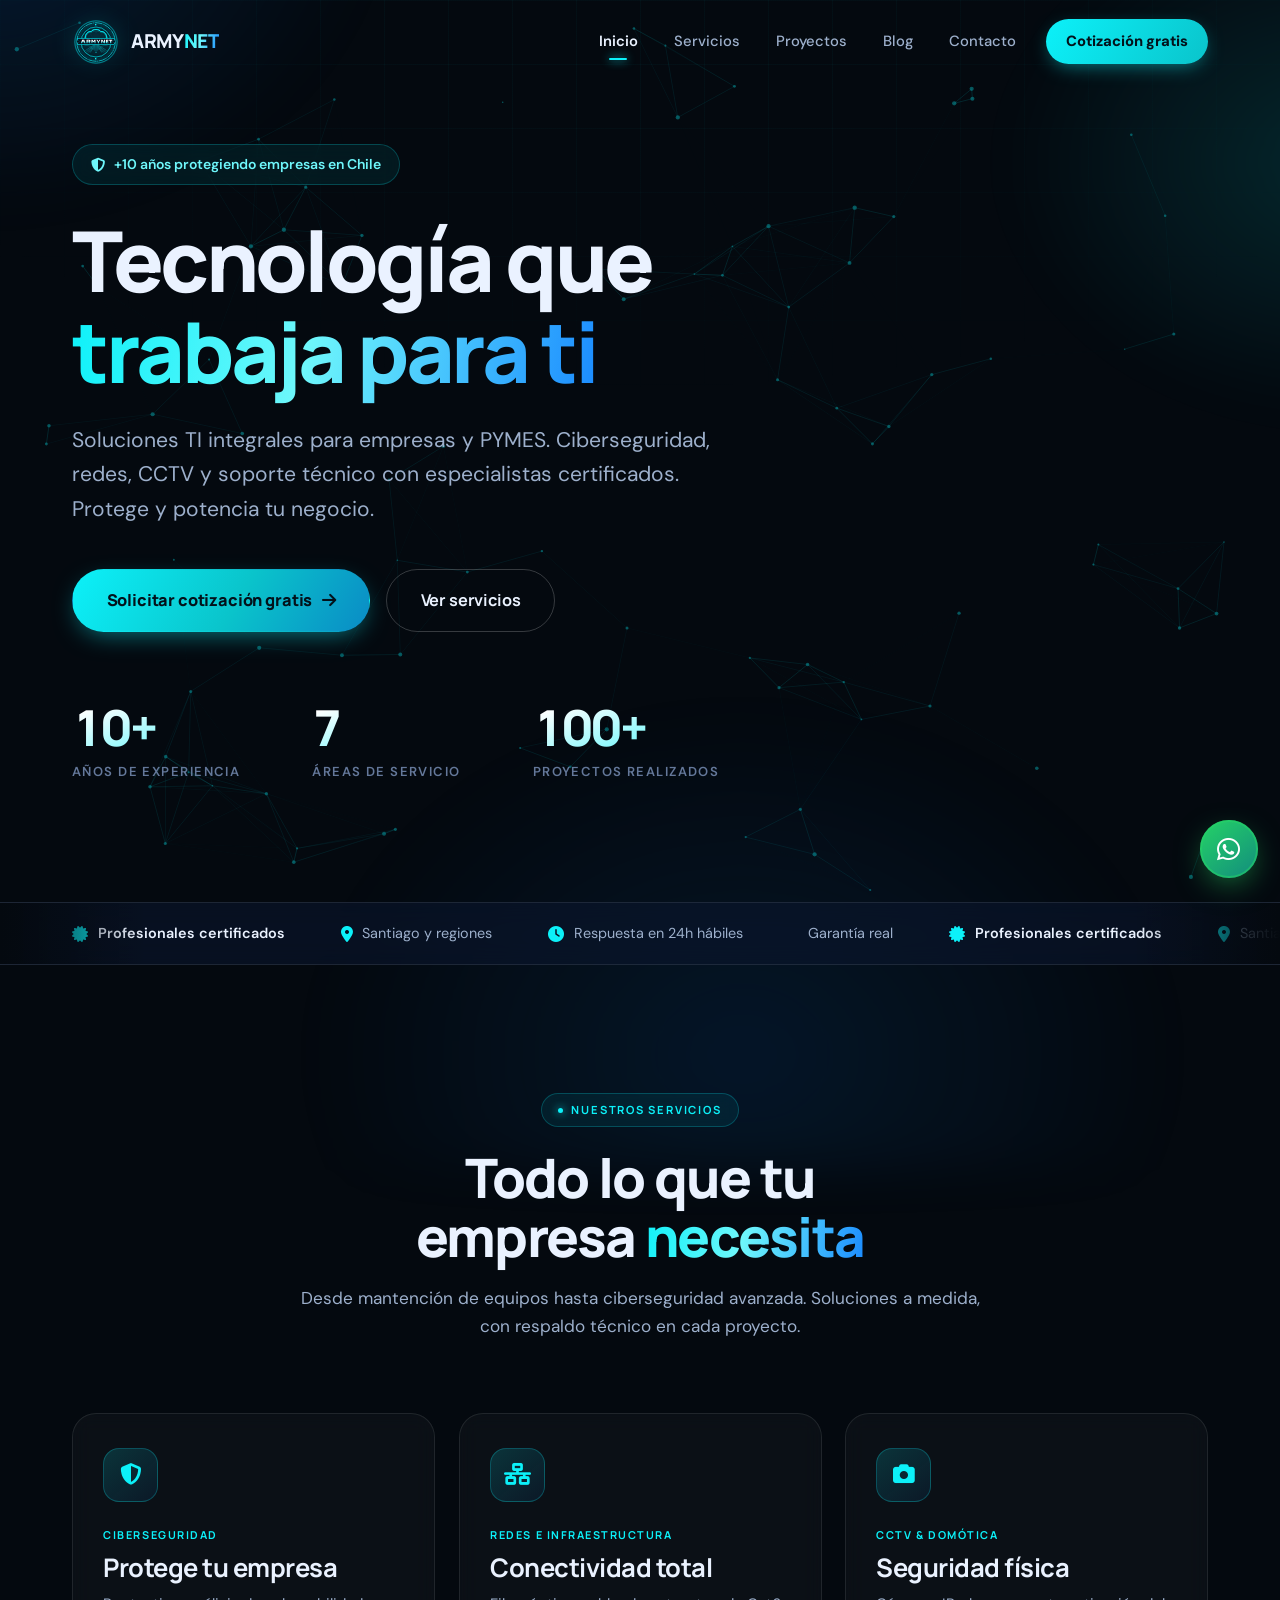
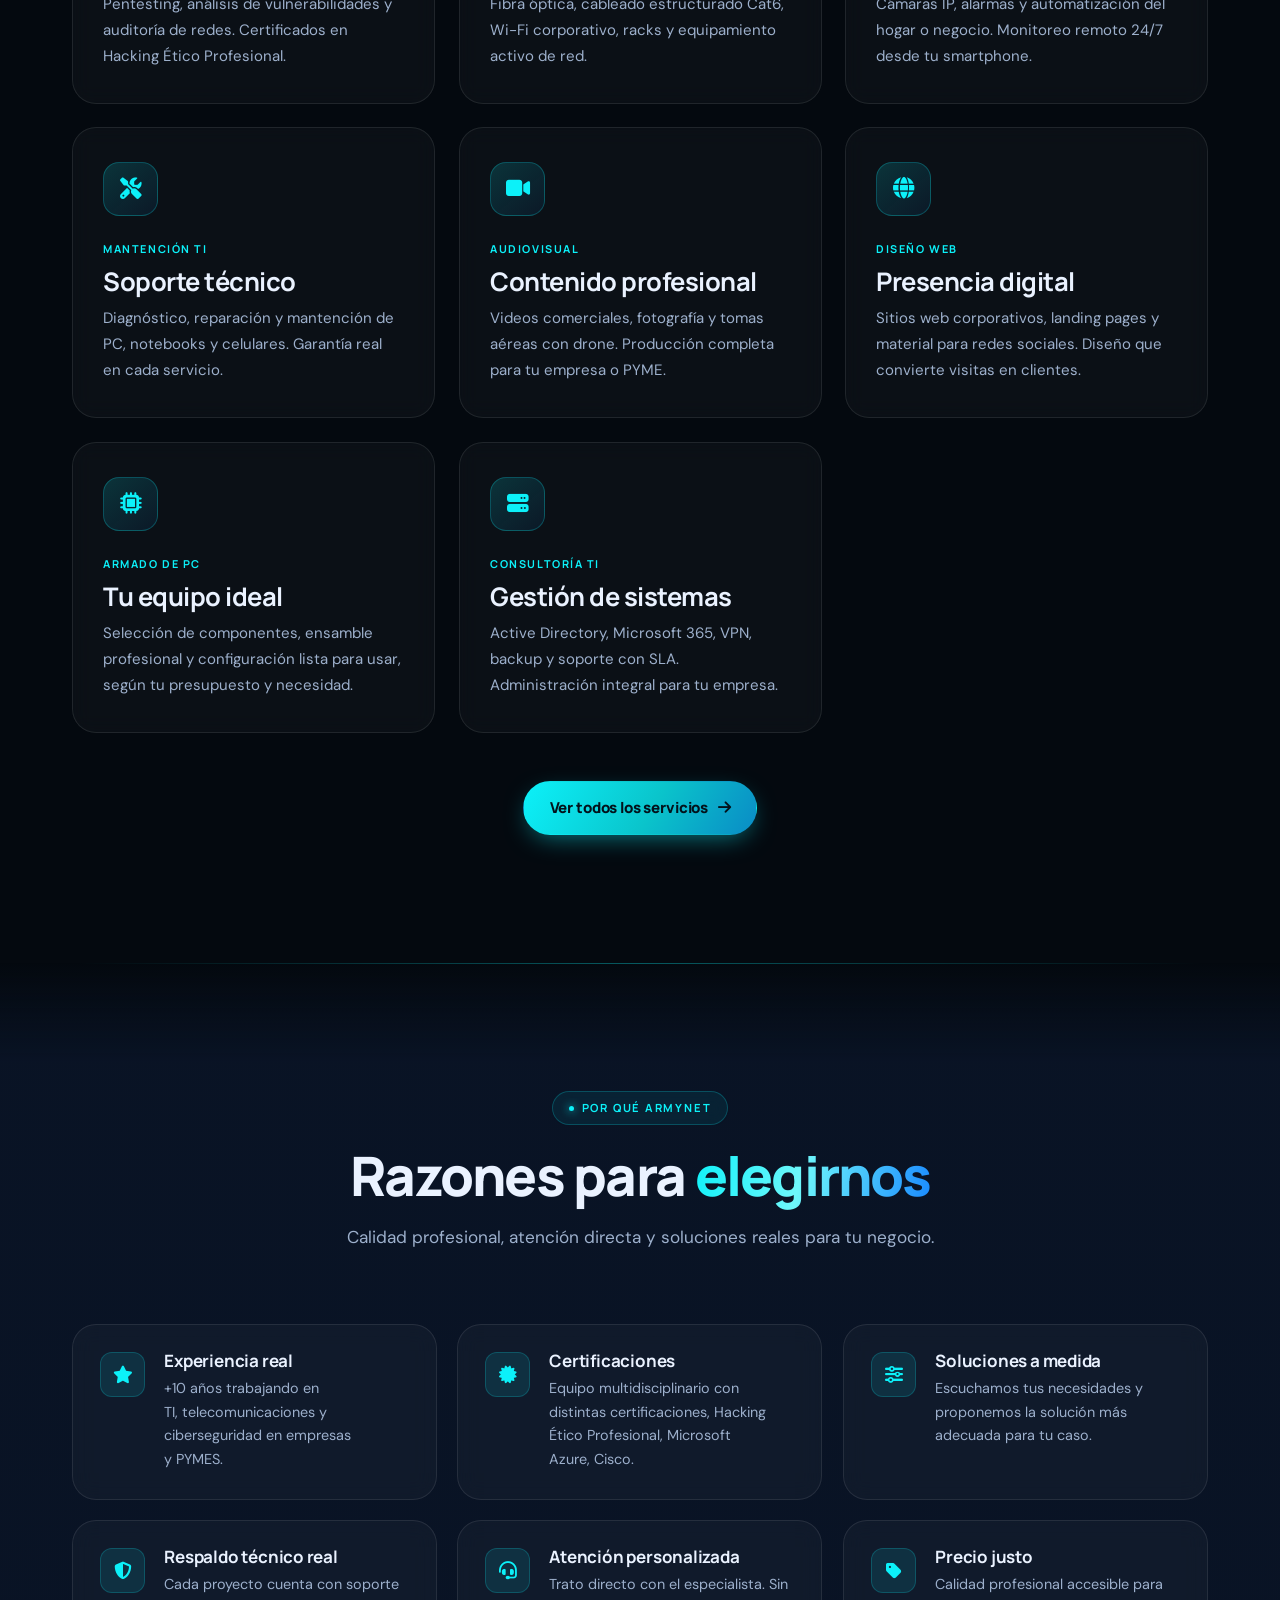
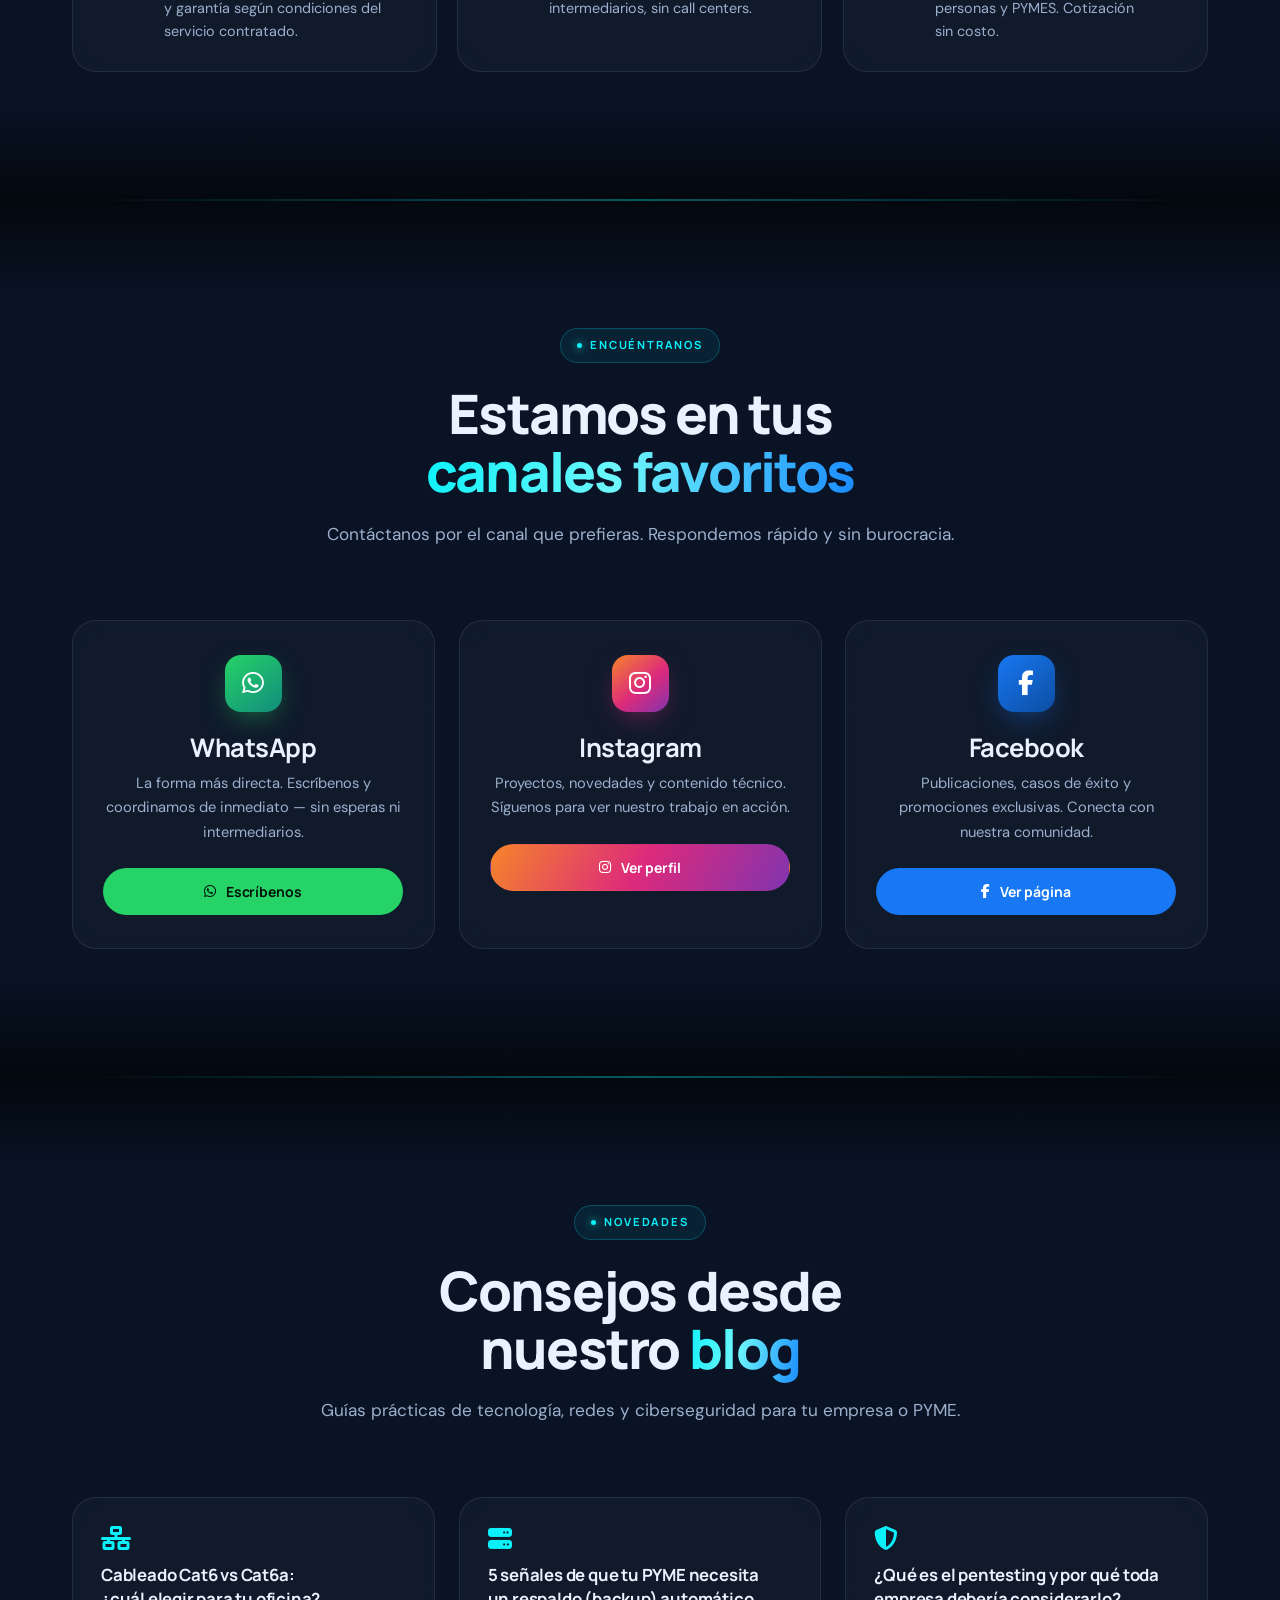
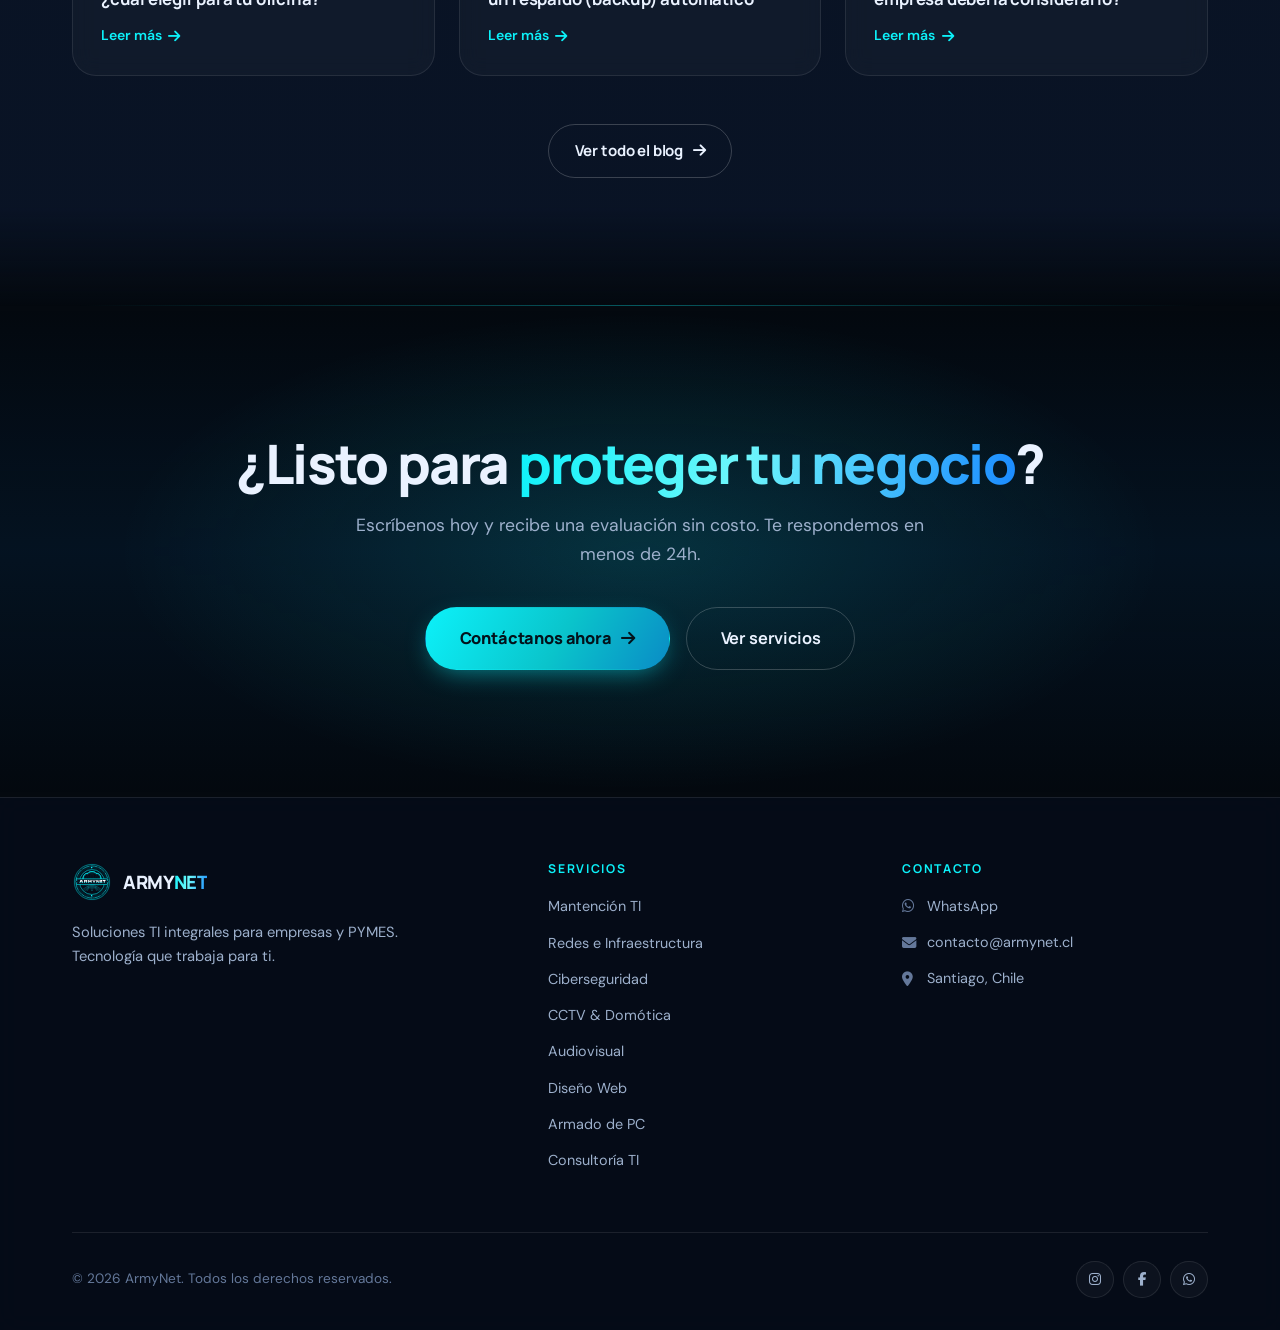
==== commit 094d31bf: "web: estructura para contenido real (testimonios, clientes, fotos) Decision de Claudio: nada de foto" ====
--- a/index.html
+++ b/index.html
@@ -263,6 +263,26 @@
   </div>
 </section>
 
+<!-- CLIENTES (se elimina sola si ARMYNET_CLIENTES esta vacio) -->
+<section id="seccionClientes" class="clientes-band">
+  <div class="container">
+    <p class="clientes-titulo">Empresas que confian en ArmyNet</p>
+    <div class="clientes-strip" id="clientesStrip"></div>
+  </div>
+</section>
+
+<!-- TESTIMONIOS (se elimina sola si ARMYNET_TESTIMONIOS esta vacio) -->
+<section id="seccionTestimonios" class="bg-light">
+  <div class="container">
+    <div class="section-header fade-up">
+      <div class="tag">Testimonios</div>
+      <h2>Lo que dicen <span class="accent">nuestros clientes</span></h2>
+      <p>Opiniones reales de empresas y PYMES con las que hemos trabajado.</p>
+    </div>
+    <div class="grid-3 fade-up" id="testimoniosGrid"></div>
+  </div>
+</section>
+
 <!-- CTA BAND -->
 <section class="cta-band">
   <div class="container fade-up">
@@ -320,6 +340,7 @@
 </footer>
 
 <script src="posts.js"></script>
+<script src="contenido.js"></script>
 <script src="script.js"></script>
 <script src="effects.js" defer></script>
 </body>
--- a/styles.css
+++ b/styles.css
@@ -552,6 +552,222 @@
   color:var(--cyan); border-color:var(--stroke-str);
   transform:translateY(-3px); box-shadow:var(--glow);
 }
+
+/* =========================================================================
+   PAGINAS INTERIORES  (contacto · servicios · proyectos · blog)
+   Estas clases existian en el HTML pero se quedaron sin estilo al reescribir
+   el CSS mirando solo index.html. De ahi los textos pegados y superpuestos.
+   ========================================================================= */
+
+/* ---- Cabecera de pagina interior -------------------------------------- */
+/* El navbar es fixed: sin este padding-top el .tag se mete bajo el logo. */
+.page-hero {
+  position:relative;
+  padding-block:clamp(9rem,15vw,11.5rem) clamp(3rem,6vw,4.5rem);
+  border-bottom:1px solid var(--stroke);
+  background:linear-gradient(180deg, rgba(11,23,45,.85), transparent);
+}
+.page-hero h1 { font-size:clamp(2.5rem,6vw,4.25rem); margin-bottom:1.15rem; }
+.page-hero p  { font-size:1.075rem; max-width:42rem; }
+
+/* Subtitulo generico bajo un h3 */
+.sub { font-size:.95rem; color:var(--fg-2); margin-top:.35rem; line-height:1.55; }
+
+.grid-2 { display:grid; gap:2rem; grid-template-columns:repeat(auto-fit,minmax(min(100%,22rem),1fr)); }
+
+/* ---- CONTACTO --------------------------------------------------------- */
+.contact-form-wrapper {
+  background:var(--surface); border:1px solid var(--stroke);
+  border-radius:var(--r-lg); padding:clamp(1.75rem,4vw,2.5rem);
+  backdrop-filter:blur(10px);
+}
+.contact-form-wrapper h3 { margin-bottom:.6rem; }
+.form-sub { font-size:.94rem; margin-bottom:2rem; }
+
+.form-row { display:grid; gap:1.15rem; grid-template-columns:repeat(auto-fit,minmax(min(100%,13rem),1fr)); }
+.form-submit { width:100%; margin-top:.75rem; }
+.form-note   { font-size:.82rem; color:var(--fg-3); margin-top:1rem; text-align:center; line-height:1.6; }
+.form-status { margin-top:1rem; font-size:.9rem; font-weight:600; text-align:center; min-height:1.25rem; }
+.form-status.ok  { color:var(--ok);  }
+.form-status.err { color:var(--err); }
+
+.contact-card {
+  background:var(--surface); border:1px solid var(--stroke);
+  border-radius:var(--r-lg); padding:1.75rem; backdrop-filter:blur(10px);
+  transition:transform var(--t), border-color var(--t), box-shadow var(--t);
+}
+.contact-card:hover { transform:translateY(-4px); border-color:var(--stroke-str); box-shadow:var(--sh-lg); }
+.contact-card h4 { margin-bottom:.15rem; }
+.contact-card p  { font-size:.92rem; }
+
+.contact-icon {
+  width:50px; height:50px; flex:0 0 auto; border-radius:14px;
+  display:grid; place-items:center; font-size:1.4rem; color:#fff;
+}
+.wa-icon   { background:linear-gradient(140deg,#25D366,#128C7E); box-shadow:0 8px 24px -10px rgba(37,211,102,.7); }
+.mail-icon { background:linear-gradient(140deg,var(--cyan),var(--blue)); color:#03121B; box-shadow:0 8px 24px -10px rgba(12,241,249,.7); }
+
+/* Franja de datos. El bug: <i> y <div> se apilaban y <span>/<strong> quedaban
+   pegados ("UbicacionSantiago, Chile"). Ahora el icono va al lado y la
+   etiqueta sobre el valor, cada uno en su linea. */
+.contact-info-strip {
+  display:grid; gap:1.25rem; margin-top:3rem;
+  grid-template-columns:repeat(auto-fit,minmax(min(100%,14rem),1fr));
+  padding:1.75rem; border-radius:var(--r-lg);
+  background:var(--surface); border:1px solid var(--stroke);
+}
+.info-item { display:flex; align-items:flex-start; gap:.9rem; }
+.info-item > i {
+  flex:0 0 auto; width:2.25rem; height:2.25rem; border-radius:10px;
+  display:grid; place-items:center; font-size:.95rem; color:var(--cyan);
+  background:rgba(12,241,249,.10); border:1px solid rgba(12,241,249,.2);
+}
+.info-item > div    { display:flex; flex-direction:column; gap:.2rem; min-width:0; }
+.info-item span     { font-size:.72rem; letter-spacing:.12em; text-transform:uppercase; color:var(--fg-3); font-weight:600; }
+.info-item strong   { font-size:.95rem; color:var(--fg); font-weight:600; line-height:1.45; }
+
+/* ---- SERVICIOS -------------------------------------------------------- */
+.service-detail {
+  background:var(--surface); border:1px solid var(--stroke);
+  border-radius:var(--r-lg); padding:clamp(1.75rem,3.5vw,2.5rem);
+  backdrop-filter:blur(10px); scroll-margin-top:6rem;
+  transition:border-color var(--t), box-shadow var(--t);
+}
+.service-detail:hover { border-color:var(--stroke-str); box-shadow:var(--sh-lg); }
+.service-detail-header { display:flex; align-items:flex-start; gap:1.25rem; margin-bottom:1.75rem; }
+.service-detail-icon {
+  flex:0 0 auto; width:3.4rem; height:3.4rem; border-radius:var(--r);
+  display:grid; place-items:center; font-size:1.35rem; color:var(--cyan);
+  background:linear-gradient(140deg, rgba(12,241,249,.16), rgba(10,102,194,.10));
+  border:1px solid rgba(12,241,249,.24);
+}
+.service-detail-header h3 { margin-bottom:.15rem; }
+
+.service-bullets { display:flex; flex-direction:column; gap:.95rem; margin-bottom:1.75rem; }
+.service-bullets li { display:flex; align-items:flex-start; gap:.75rem; font-size:.94rem; color:var(--fg-2); line-height:1.65; }
+.service-bullets li i { flex:0 0 auto; color:var(--cyan); font-size:.7rem; margin-top:.5rem; }
+.service-bullets strong { color:var(--fg); font-weight:600; }
+
+.cert-badges { display:flex; flex-wrap:wrap; gap:.65rem; justify-content:center; }
+.cert-badge {
+  display:inline-flex; align-items:center; gap:.55rem;
+  font-size:.85rem; font-weight:600; color:var(--cyan);
+  background:rgba(12,241,249,.07); border:1px solid rgba(12,241,249,.22);
+  padding:.7rem 1.2rem; border-radius:99px;
+}
+
+/* ---- PROYECTOS -------------------------------------------------------- */
+.project-card { overflow:hidden; display:flex; flex-direction:column; padding:0; }
+.project-img {
+  aspect-ratio:16/9; display:grid; place-items:center;
+  font-size:3rem; color:rgba(12,241,249,.55);
+  border-bottom:1px solid var(--stroke); position:relative;
+}
+.project-img::after {
+  content:''; position:absolute; inset:0;
+  background:linear-gradient(180deg, transparent 55%, rgba(4,9,15,.6));
+}
+.project-img img { width:100%; height:100%; object-fit:cover; }
+.project-body { padding:1.75rem; display:flex; flex-direction:column; gap:.85rem; flex:1; }
+.project-tags { display:flex; flex-wrap:wrap; gap:.45rem; }
+.ptag {
+  font-family:var(--font-head); font-size:.68rem; font-weight:700;
+  letter-spacing:.1em; text-transform:uppercase; color:var(--cyan);
+  background:rgba(12,241,249,.09); border:1px solid rgba(12,241,249,.22);
+  padding:.32rem .7rem; border-radius:99px;
+}
+.project-body h3 { margin-bottom:.1rem; }
+.project-body p  { font-size:.93rem; }
+.project-results { display:flex; flex-direction:column; gap:.6rem; margin-top:.25rem; }
+.project-results li { display:flex; align-items:flex-start; gap:.6rem; font-size:.89rem; color:var(--fg-2); line-height:1.6; }
+.project-results li i { flex:0 0 auto; color:var(--ok); font-size:.85rem; margin-top:.28rem; }
+
+/* ---- BLOG ------------------------------------------------------------- */
+.blog-grid { display:flex; flex-direction:column; gap:2rem; }
+.blog-card {
+  background:var(--surface); border:1px solid var(--stroke);
+  border-radius:var(--r-lg); padding:clamp(1.75rem,4vw,2.75rem);
+  backdrop-filter:blur(10px); scroll-margin-top:6rem;
+  transition:border-color var(--t), box-shadow var(--t);
+}
+.blog-card:hover { border-color:var(--stroke-str); box-shadow:var(--sh-lg); }
+.blog-card-icon {
+  width:3rem; height:3rem; border-radius:14px; margin-bottom:1.25rem;
+  display:grid; place-items:center; font-size:1.2rem; color:var(--cyan);
+  background:rgba(12,241,249,.10); border:1px solid rgba(12,241,249,.22);
+}
+/* El bug: .ptag y .blog-date salian pegados ("RedesGuia practica"). */
+.blog-meta { display:flex; flex-wrap:wrap; align-items:center; gap:.75rem; margin-bottom:1.15rem; }
+.blog-date { font-size:.78rem; letter-spacing:.1em; text-transform:uppercase; color:var(--fg-3); font-weight:600; }
+/* El bug: el h2 y los <p> no tenian margen y el texto se encimaba. */
+.blog-card h2 { font-size:clamp(1.6rem,3.2vw,2.25rem); margin-bottom:1.25rem; line-height:1.15; }
+.blog-card p  { font-size:1rem; line-height:1.8; margin-bottom:1.15rem; }
+.blog-card p:last-of-type { margin-bottom:1.75rem; }
+.blog-card strong { color:var(--fg); font-weight:600; }
+
+.blog-teaser-card {
+  display:flex; flex-direction:column; gap:.85rem; padding:1.75rem;
+  background:var(--surface); border:1px solid var(--stroke);
+  border-radius:var(--r-lg); backdrop-filter:blur(10px);
+  transition:transform var(--t), border-color var(--t), box-shadow var(--t);
+}
+.blog-teaser-card:hover { transform:translateY(-5px); border-color:var(--stroke-str); box-shadow:var(--sh-lg); }
+.blog-teaser-card > i { font-size:1.5rem; color:var(--cyan); }
+.blog-teaser-card h4 { font-size:1.05rem; line-height:1.4; flex:1; }
+.blog-teaser-card span {
+  display:inline-flex; align-items:center; gap:.4rem;
+  font-size:.88rem; font-weight:600; color:var(--cyan);
+}
+.blog-teaser-card:hover span i { transform:translateX(4px); }
+.blog-teaser-card span i { transition:transform var(--t-fast); }
+
+@media (max-width:560px) {
+  .service-detail-header { flex-direction:column; gap:1rem; }
+  .contact-info-strip { padding:1.35rem; }
+}
+
+/* ===== TESTIMONIOS Y CLIENTES ==========================================
+   Ambas secciones se eliminan solas del DOM si su arreglo en contenido.js
+   esta vacio (ver script.js). Nunca se muestra contenido de relleno.
+   ====================================================================== */
+.testimonial-card {
+  position:relative; isolation:isolate;
+  display:flex; flex-direction:column; gap:1.25rem;
+  padding:2.1rem 1.9rem;
+  background:var(--surface); border:1px solid var(--stroke);
+  border-radius:var(--r-lg); backdrop-filter:blur(10px);
+  transition:transform var(--t), border-color var(--t), box-shadow var(--t);
+}
+.testimonial-card:hover { transform:translateY(-5px); border-color:var(--stroke-str); box-shadow:var(--sh-lg); }
+.quote-mark { font-size:1.4rem; color:var(--cyan); opacity:.5; }
+.testimonial-card blockquote {
+  font-size:1rem; line-height:1.75; color:var(--fg); flex:1;
+  font-style:normal; /* la cita ya se lee como cita; la cursiva la hace mas dificil */
+}
+.testimonial-card blockquote::before { content:'\201C'; }
+.testimonial-card blockquote::after  { content:'\201D'; }
+.testimonial-card figcaption { display:flex; flex-direction:column; gap:.2rem; padding-top:1.15rem; border-top:1px solid var(--stroke); }
+.t-autor { font-family:var(--font-head); font-weight:700; font-size:.95rem; color:var(--fg); }
+.t-cargo { font-size:.85rem; color:var(--fg-2); }
+.t-meta  { font-size:.74rem; letter-spacing:.09em; text-transform:uppercase; color:var(--fg-3); font-weight:600; margin-top:.35rem; }
+
+.clientes-band { padding-block:clamp(2.5rem,5vw,3.5rem); border-block:1px solid var(--stroke); }
+.clientes-titulo {
+  text-align:center; font-size:.74rem; letter-spacing:.15em; text-transform:uppercase;
+  color:var(--fg-3); font-weight:600; margin-bottom:2rem;
+}
+.clientes-strip { display:flex; flex-wrap:wrap; align-items:center; justify-content:center; gap:clamp(2rem,5vw,3.5rem); }
+.client-logo {
+  height:40px; width:auto; opacity:.55;
+  filter:grayscale(1) brightness(1.7);
+  transition:opacity var(--t), filter var(--t);
+}
+.client-logo:hover { opacity:1; filter:none; }
+
+/* Foto real en una tarjeta de proyecto. Sin foto queda el icono, que ya
+   se ve intencional: mejor un icono limpio que un hueco roto. */
+.project-img.has-photo { font-size:0; }
+.project-img.has-photo img { width:100%; height:100%; object-fit:cover; }
 
 /* ===== REVELADO AL HACER SCROLL ======================================== */
 .fade-up, [data-reveal] {
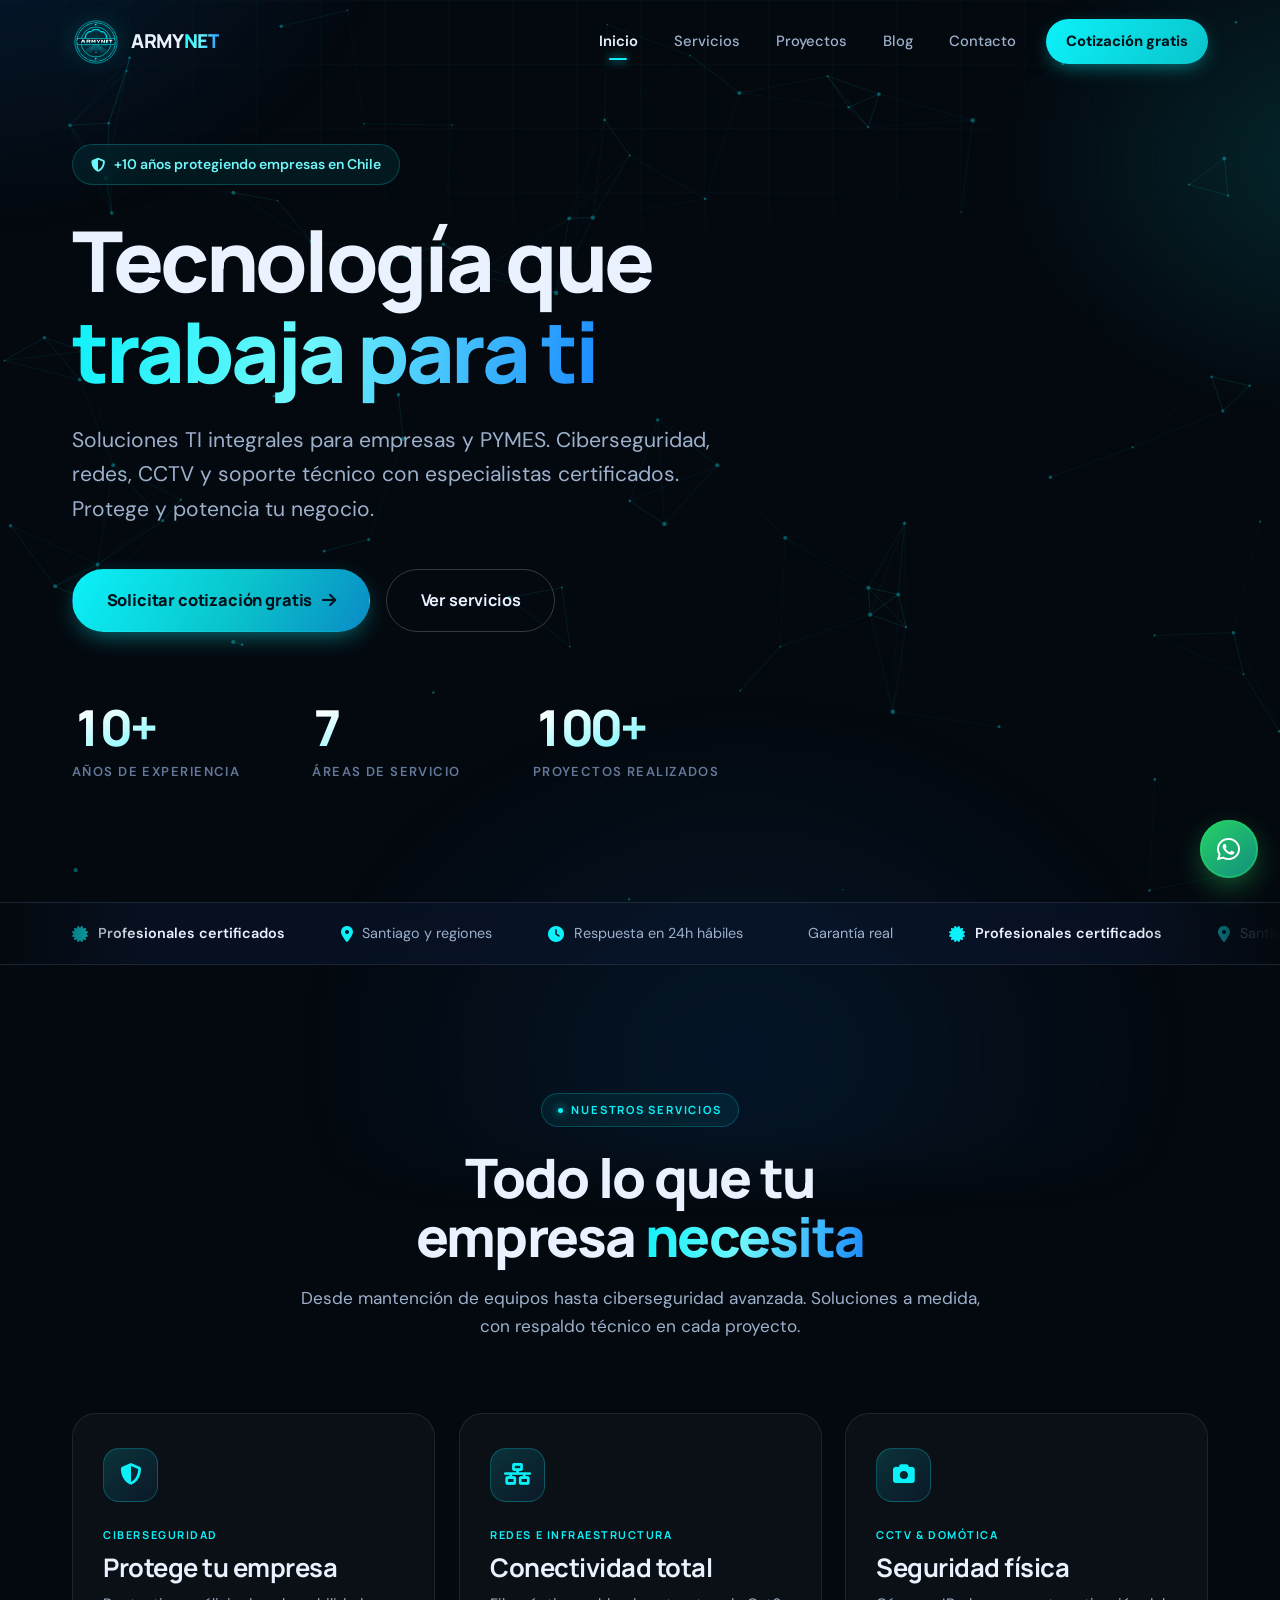
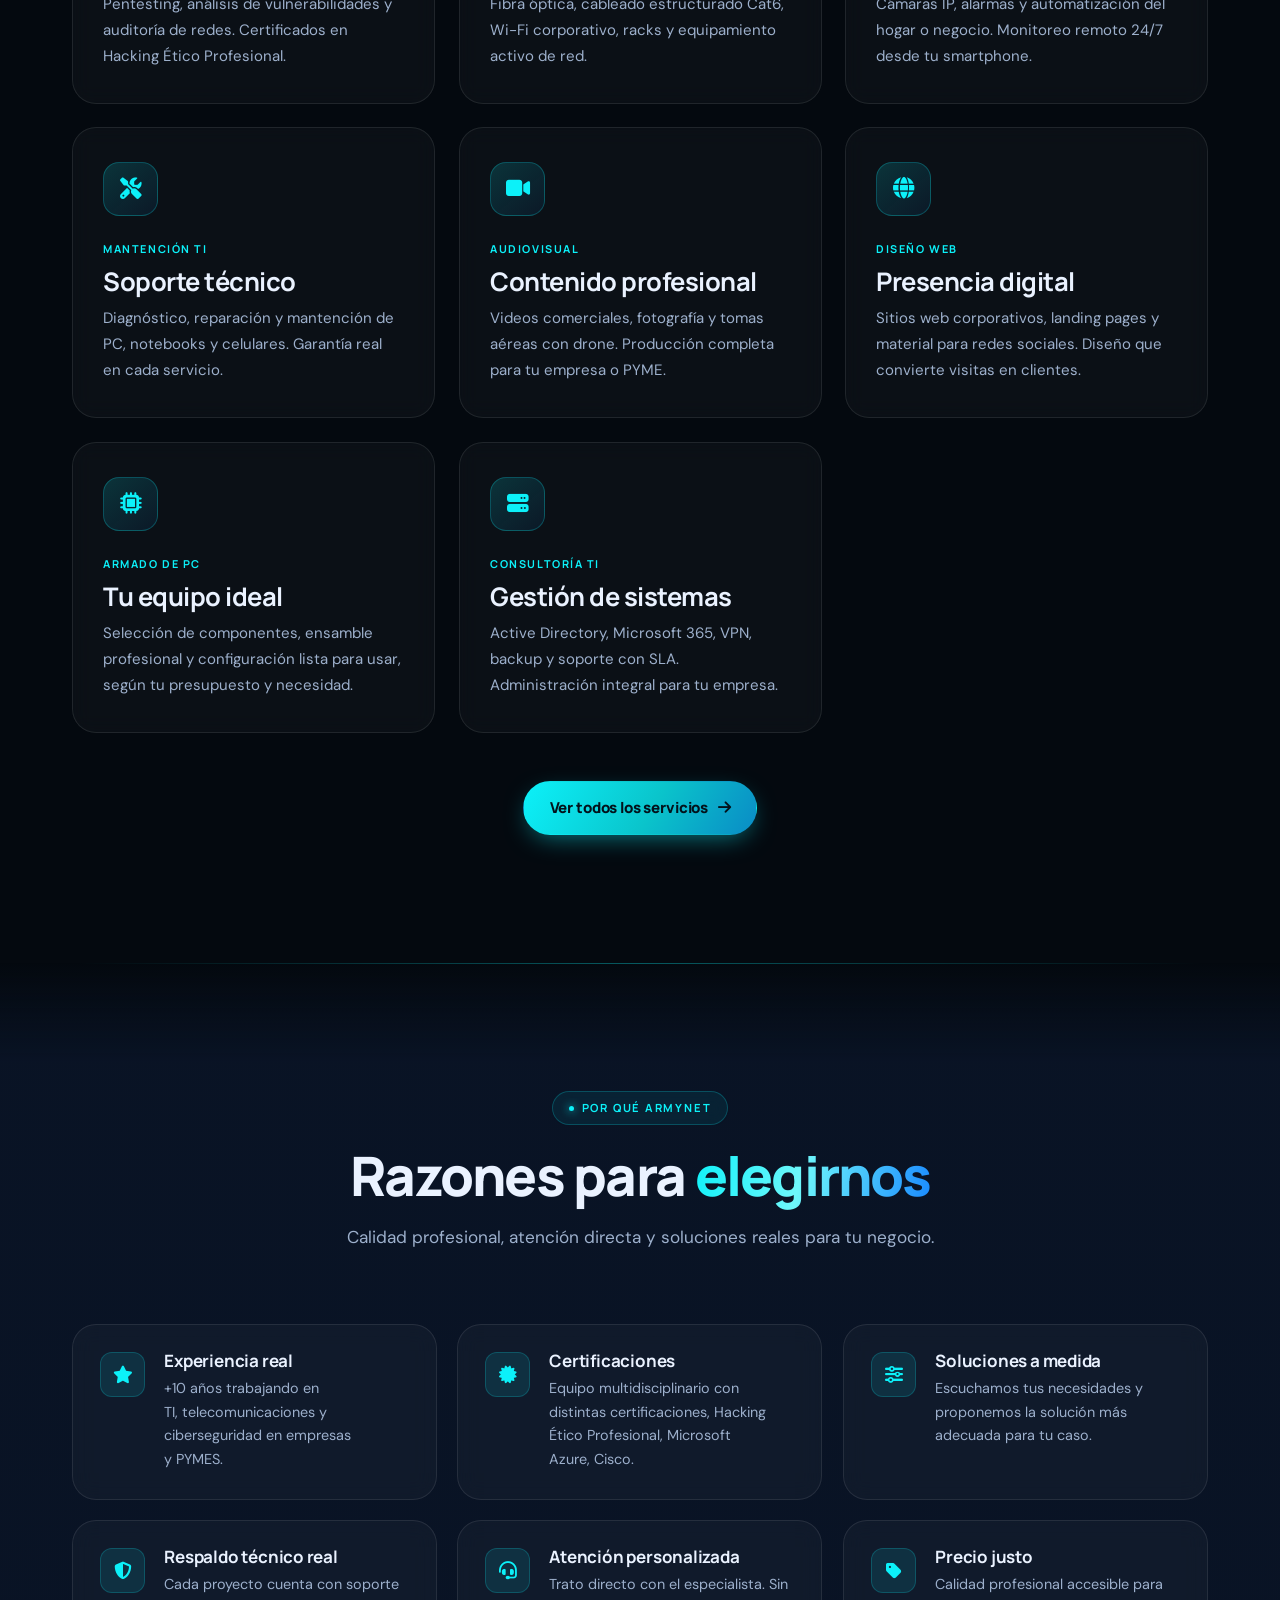
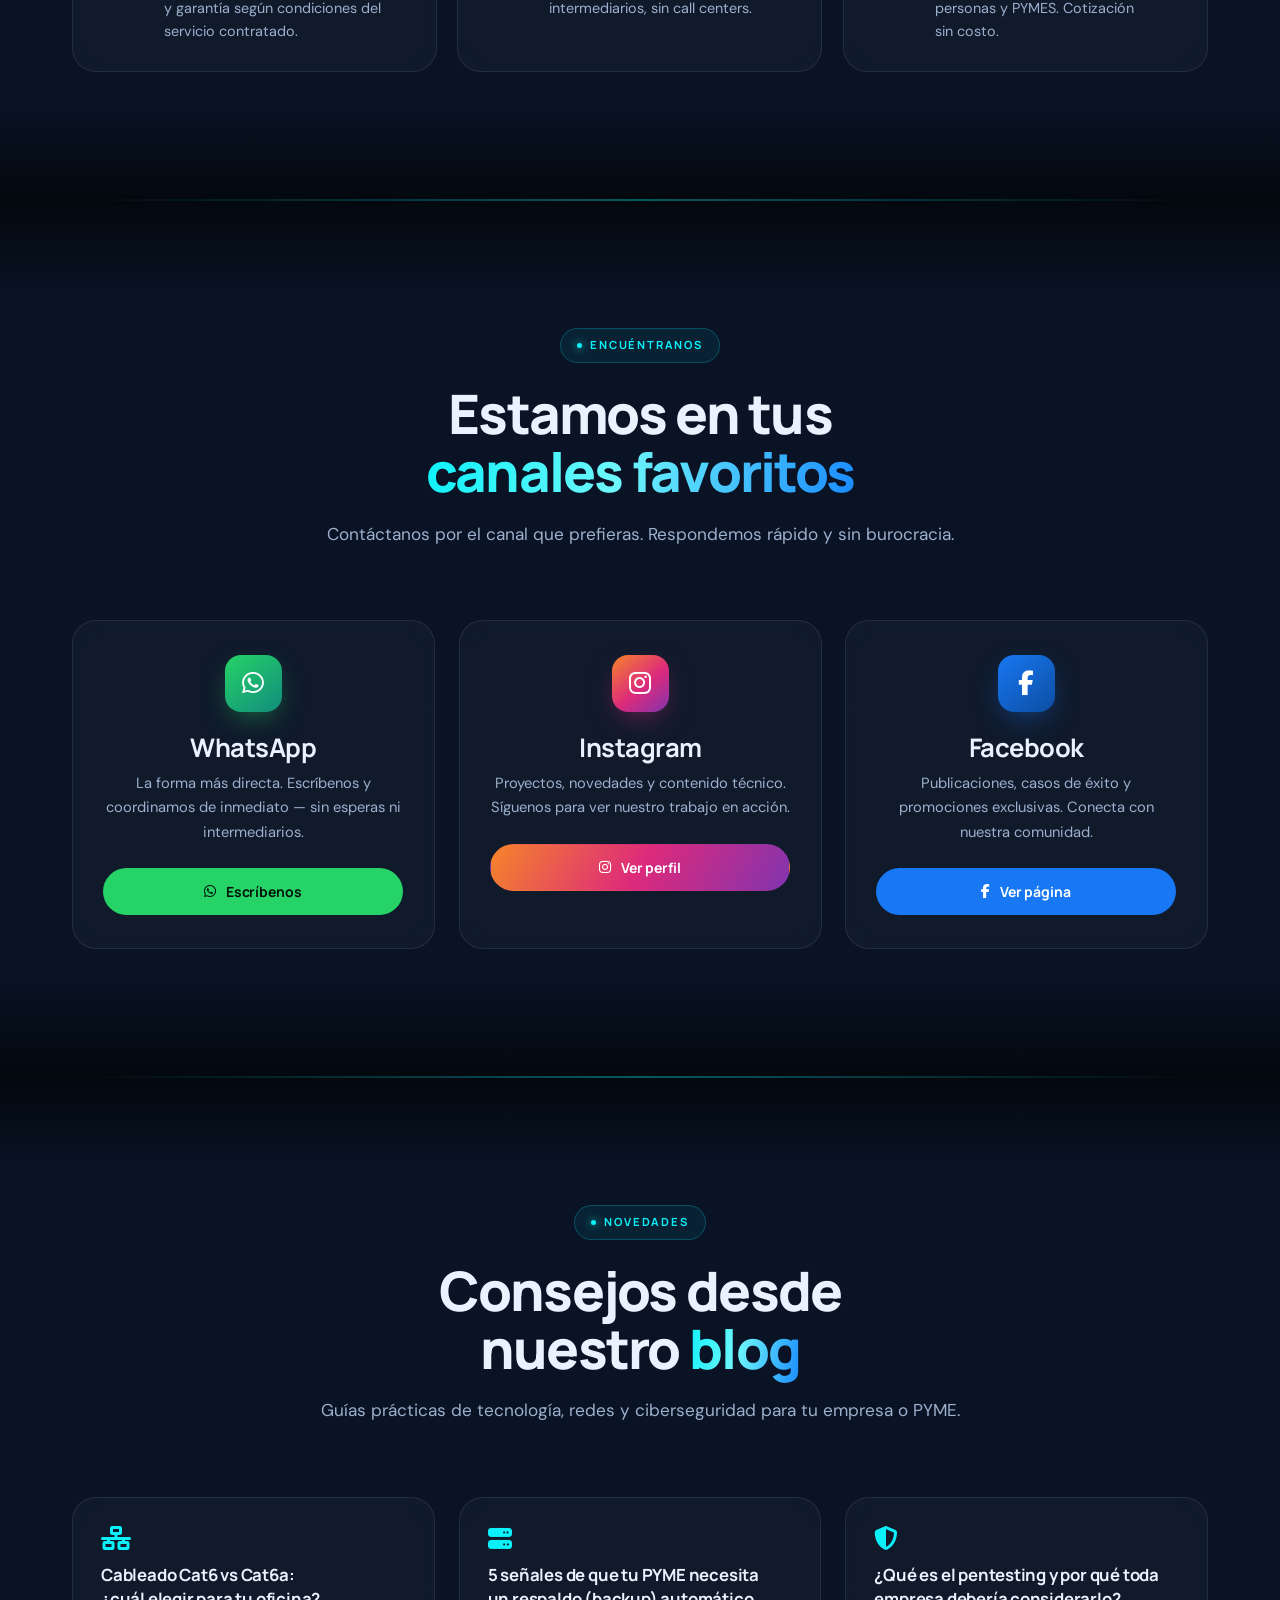
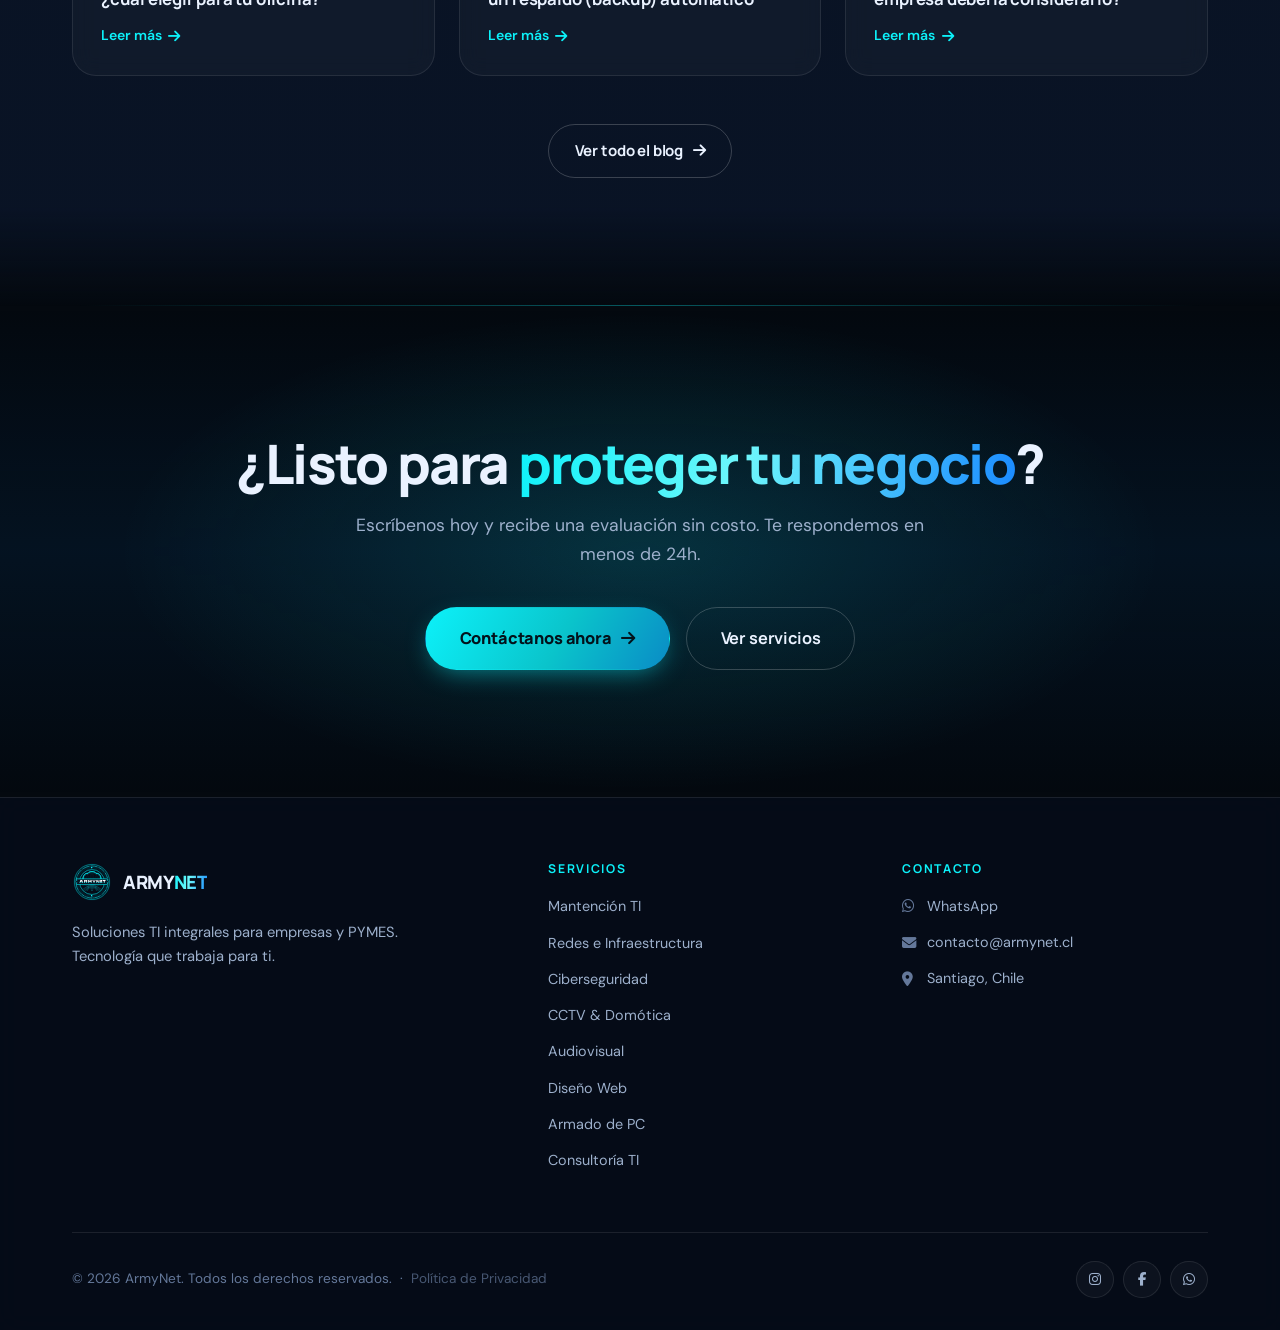
==== commit 49ceffda: "Agrega política de privacidad v1.0 (Ley 21.719)" ====
--- a/index.html
+++ b/index.html
@@ -329,7 +329,7 @@
       </div>
     </div>
     <div class="footer-bottom">
-      <span>&copy; 2026 ArmyNet. Todos los derechos reservados.</span>
+      <span>&copy; 2026 ArmyNet. Todos los derechos reservados. &nbsp;&middot;&nbsp; <a href="politica-de-privacidad.html" style="color:inherit;opacity:.7">Pol&iacute;tica de Privacidad</a></span>
       <div class="social-links">
         <a href="https://www.instagram.com/armynet.cl/" target="_blank" title="Instagram"><i class="fab fa-instagram"></i></a>
         <a href="https://www.facebook.com/armynet.cl" target="_blank" title="Facebook"><i class="fab fa-facebook-f"></i></a>
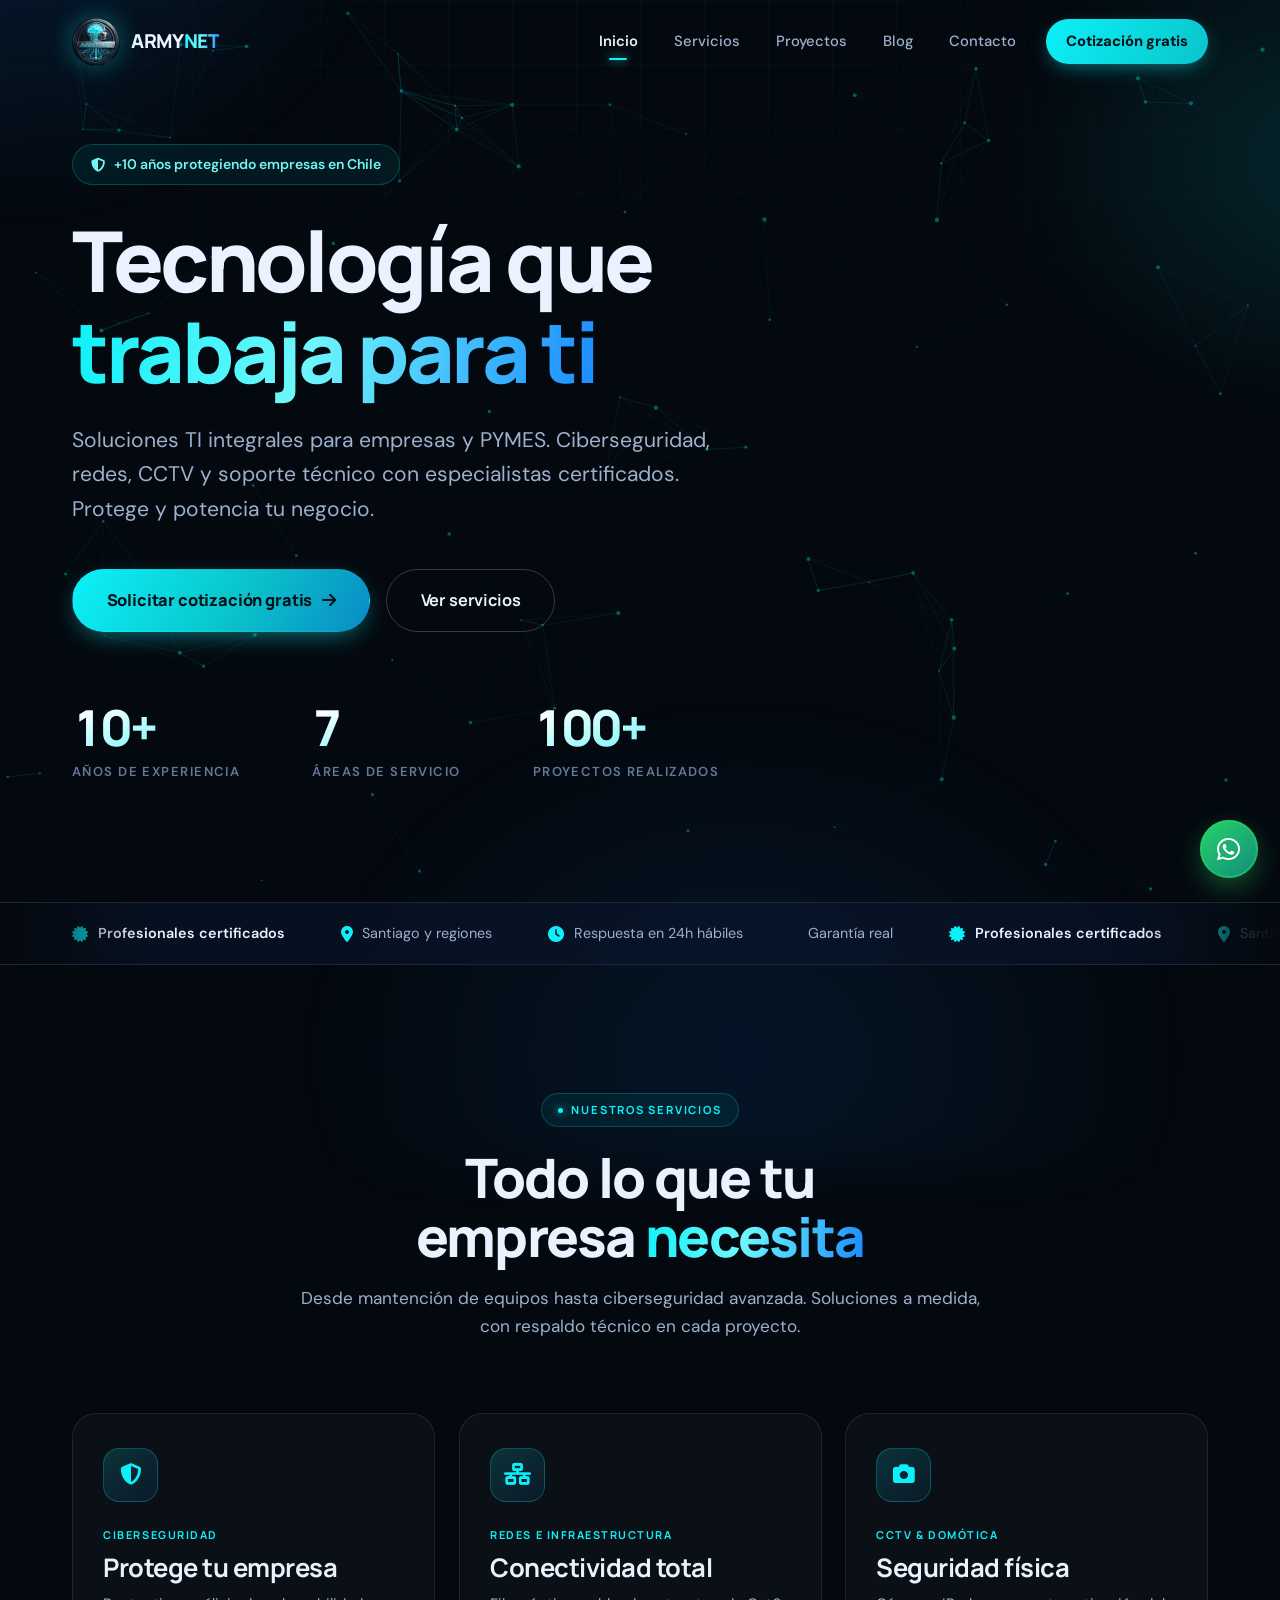
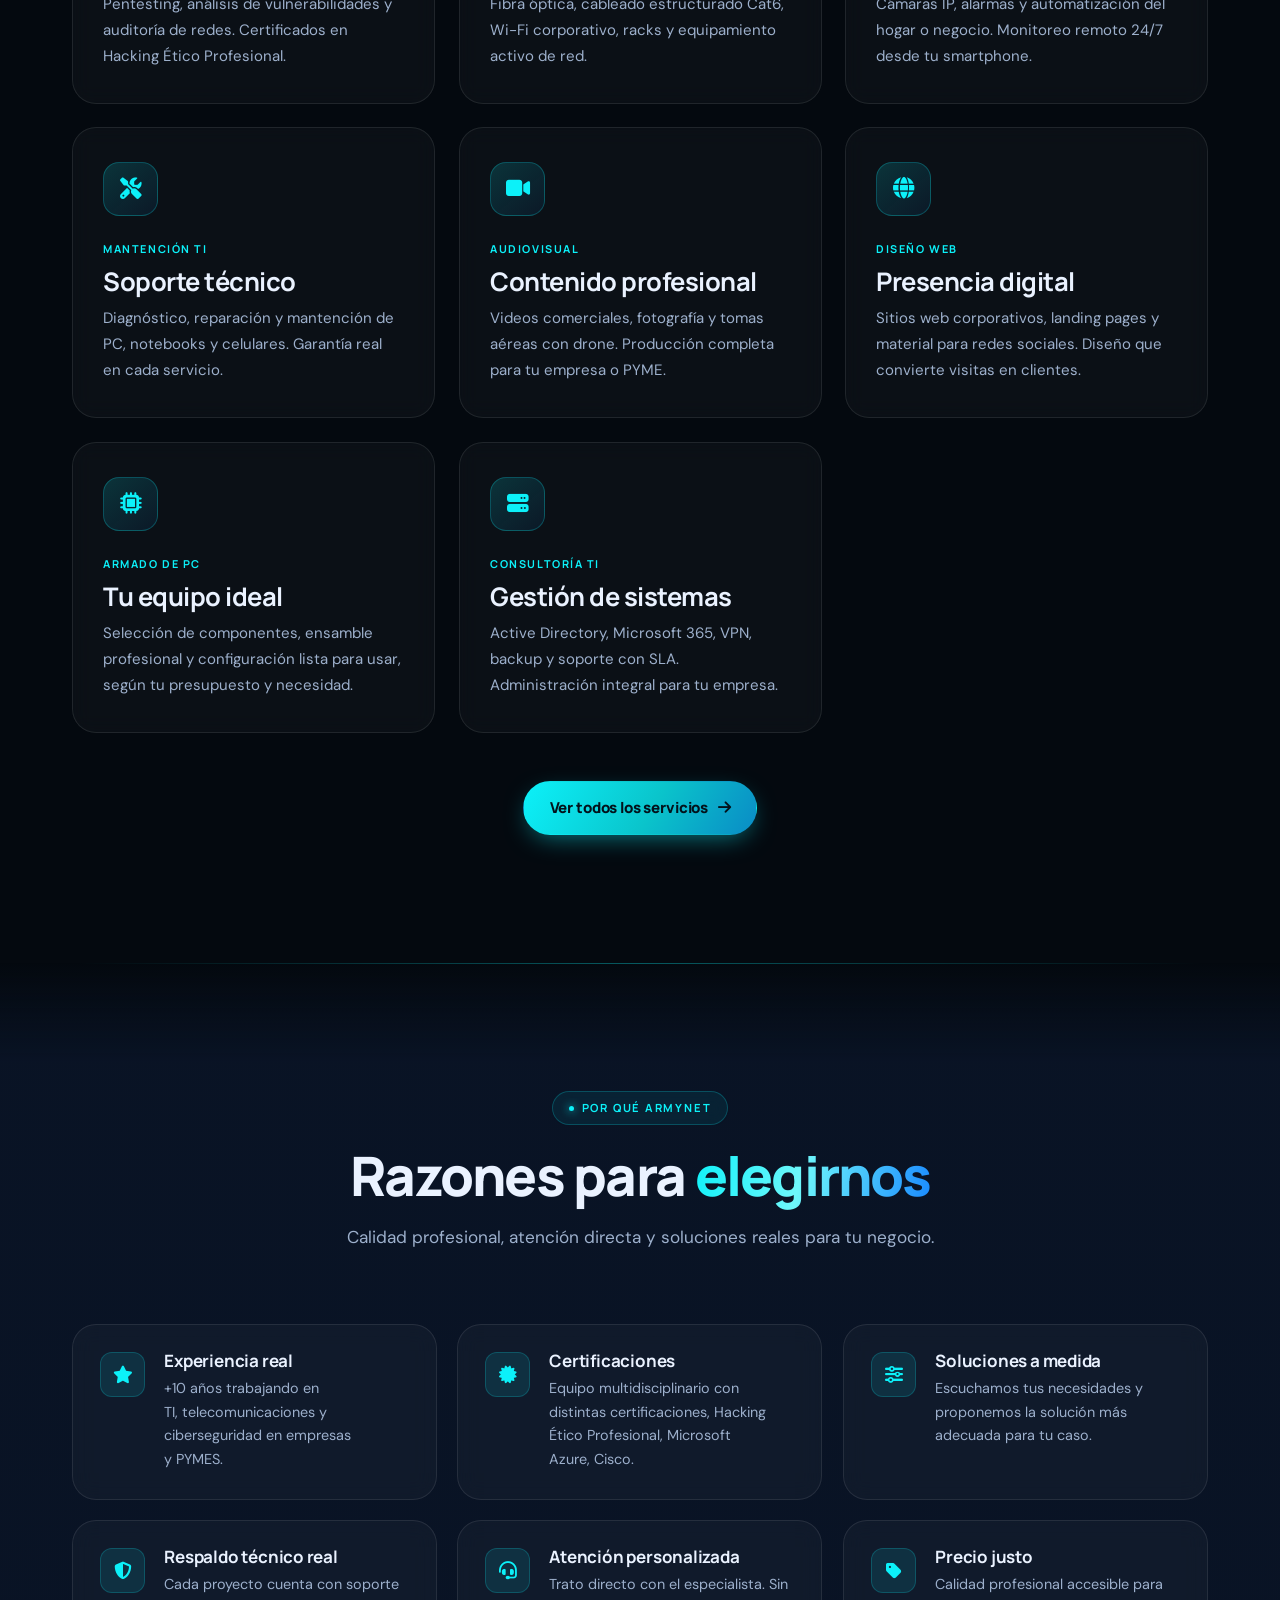
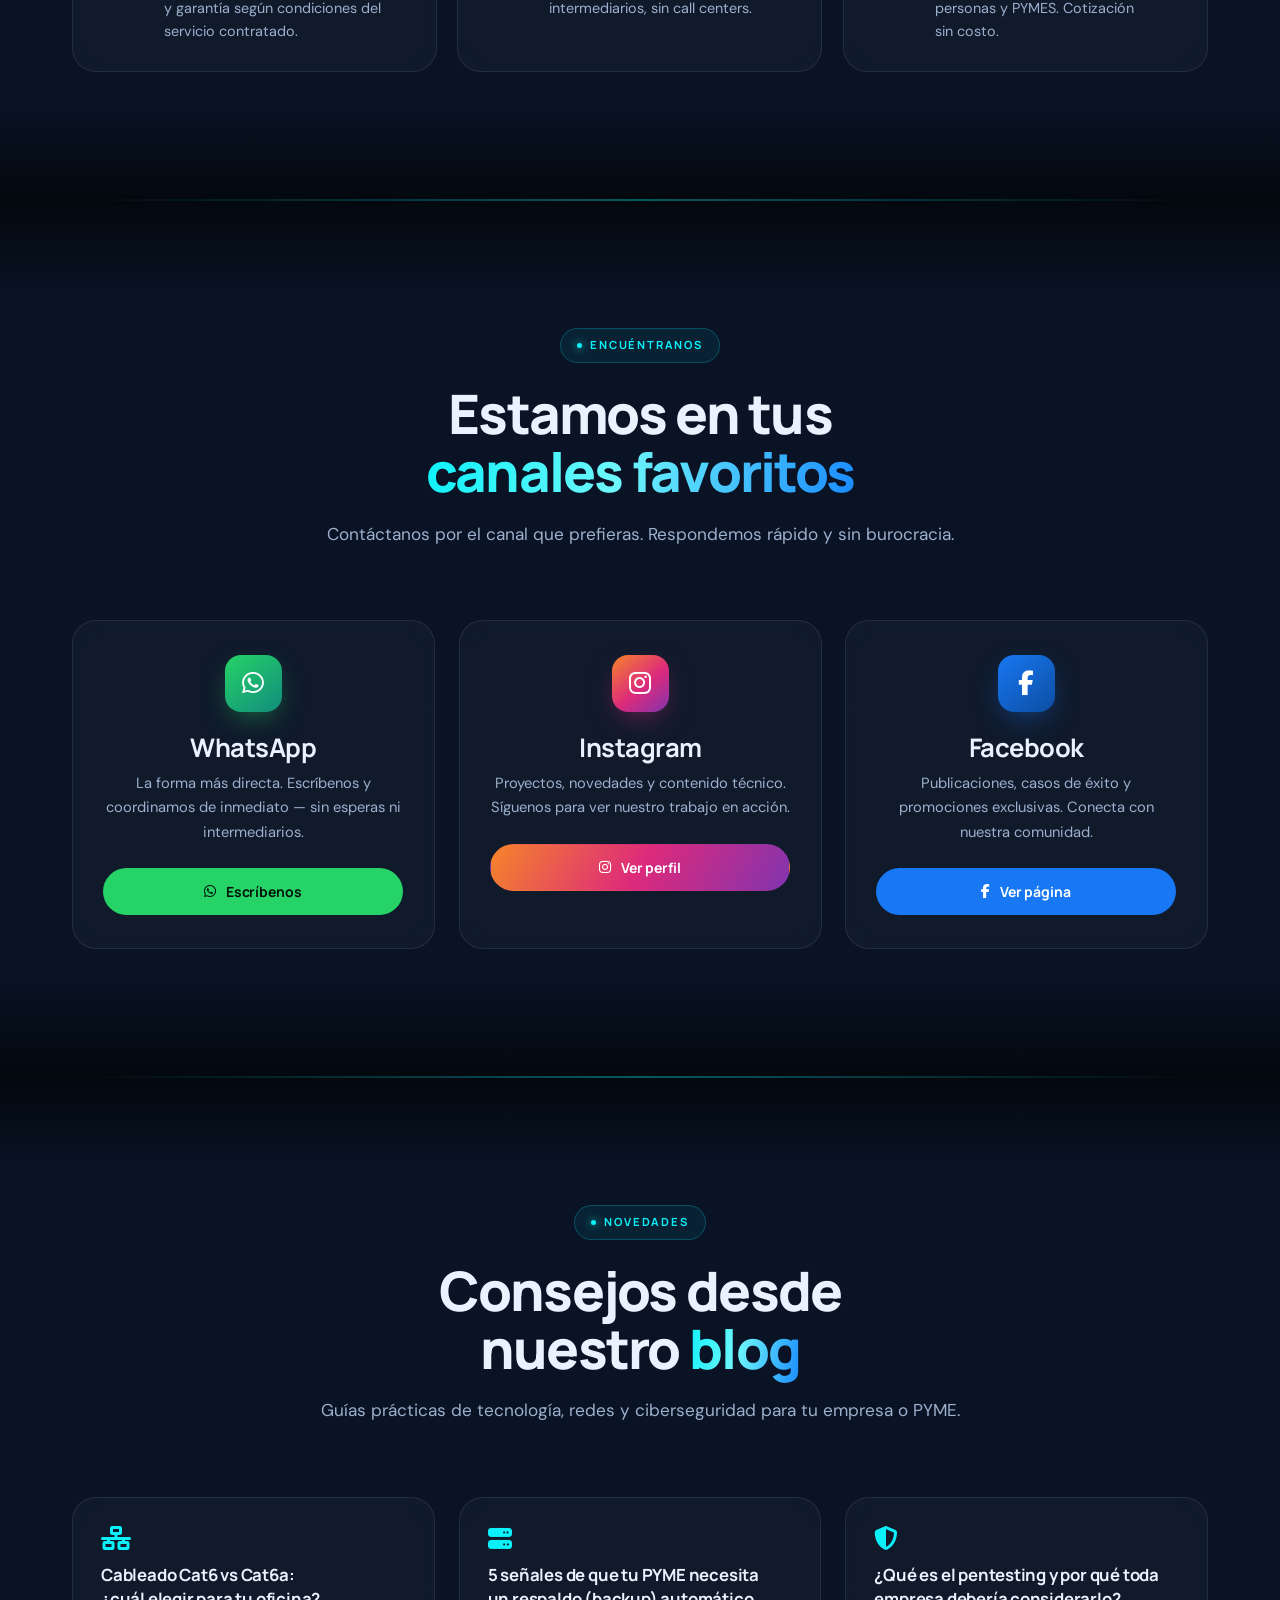
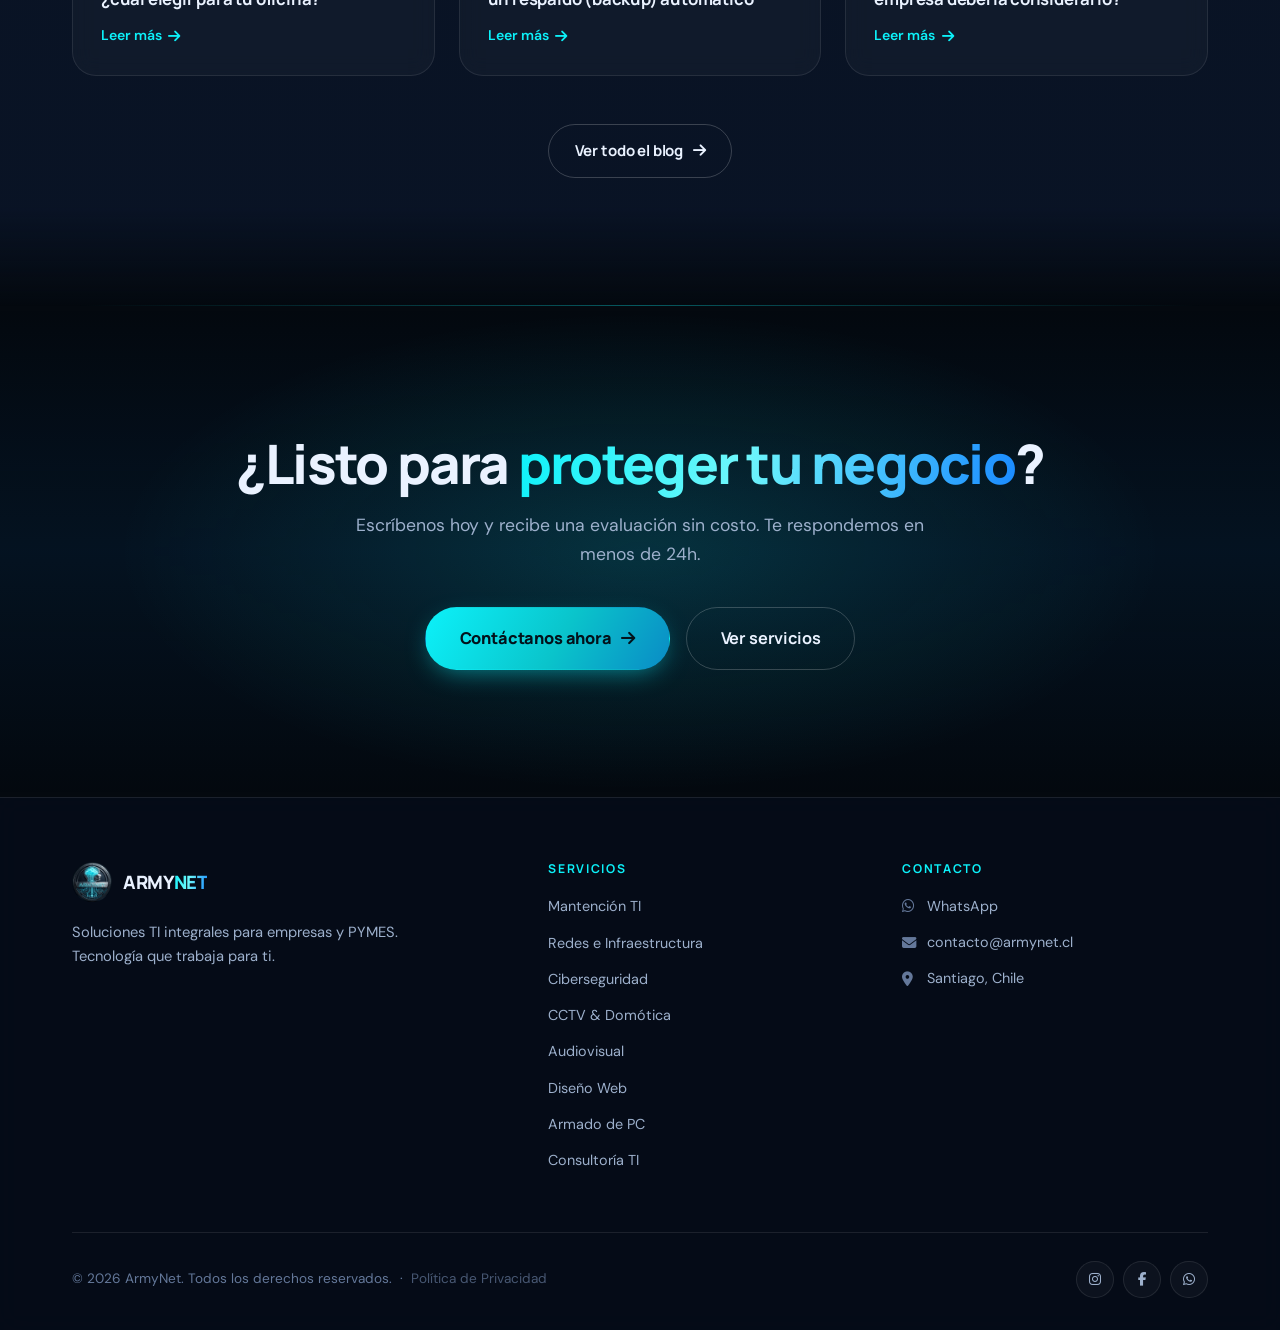
==== commit 2d51ad3b: "brand: actualiza logo 3D, favicons y OG tags (septiembre 2026) - Reemplaza logo SVG plano por emblem" ====
--- a/index.html
+++ b/index.html
@@ -10,17 +10,30 @@
   <link rel="stylesheet" href="https://cdnjs.cloudflare.com/ajax/libs/font-awesome/6.5.0/css/all.min.css">
   <link rel="stylesheet" href="styles.css">
   <link rel="manifest" href="manifest.json">
-  <link rel="icon" type="image/x-icon" href="assets/ico/armynet_favicon.ico">
-  <link rel="icon" type="image/png" sizes="32x32" href="assets/ico/armynet_favicon_32x32.png">
-  <link rel="apple-touch-icon" sizes="180x180" href="assets/ico/armynet_apple_touch_icon.png">
+  <link rel="icon" href="assets/brand/favicon.ico" sizes="16x16 32x32 48x48" type="image/vnd.microsoft.icon">
+  <link rel="icon" href="assets/brand/favicon-16.png" sizes="16x16" type="image/png">
+  <link rel="icon" href="assets/brand/favicon-32.png" sizes="32x32" type="image/png">
+  <link rel="icon" href="assets/brand/favicon.svg" sizes="any" type="image/svg+xml">
+  <link rel="apple-touch-icon" href="assets/brand/apple-touch-icon.png" sizes="180x180">
+  <meta property="og:type" content="website">
+  <meta property="og:locale" content="es_CL">
+  <meta property="og:site_name" content="ArmyNet SpA">
+  <meta property="og:title" content="ArmyNet | Tecnología que trabaja para ti">
+  <meta property="og:description" content="Soluciones TI integrales para empresas y PYMES. Ciberseguridad, redes, CCTV y soporte técnico con especialistas certificados.">
+  <meta property="og:url" content="https://armynet.cl/">
+  <meta property="og:image" content="https://armynet.cl/assets/brand/armynet-og-square.png">
+  <meta property="og:image:type" content="image/png">
+  <meta property="og:image:width" content="1200">
+  <meta property="og:image:height" content="1200">
+  <meta property="og:image:alt" content="Emblema circular ArmyNet">
   <meta name="theme-color" content="#0b172d">
   <script type="application/ld+json">
   {
     "@context": "https://schema.org",
     "@type": "ProfessionalService",
     "name": "ArmyNet SpA",
-    "image": "https://armynet.cl/assets/ico/armynet_pwa_512x512.png",
-    "logo": "https://armynet.cl/assets/ico/armynet_pwa_512x512.png",
+    "image": "https://armynet.cl/assets/brand/armynet-og-square.png",
+    "logo": "https://armynet.cl/assets/brand/armynet-og-square.png",
     "url": "https://armynet.cl/",
     "telephone": "+56985111137",
     "email": "contacto@armynet.cl",
@@ -61,7 +74,7 @@
 <nav id="navbar">
   <div class="container nav-inner">
     <a href="index.html" class="nav-logo">
-      <img id="logoImg" src="armynet_icono.svg" alt="ArmyNet" style="height:48px;width:auto;">
+      <img id="logoImg" src="assets/logo-3d.jpg" alt="ArmyNet" class="logo-circle" style="height:48px;width:48px;">
       <span>ARMY<span class="accent">NET</span></span>
     </a>
     <div class="nav-links" id="nav-links">
@@ -301,7 +314,7 @@
     <div class="footer-inner">
       <div>
         <div class="footer-logo">
-          <img src="armynet_icono.svg" alt="ArmyNet" style="height:40px;width:auto;">
+          <img src="assets/logo-3d.jpg" alt="ArmyNet" class="logo-circle" style="height:40px;width:40px;">
           <span>ARMY<span class="accent">NET</span></span>
         </div>
         <p class="footer-desc">Soluciones TI integrales para empresas y PYMES. Tecnología que trabaja para ti.</p>
--- a/styles.css
+++ b/styles.css
@@ -849,3 +849,11 @@
   body::before, body::after, #hero-canvas, #wa-float, #navbar, #read-progress { display:none !important; }
   .fade-up, [data-reveal] { opacity:1 !important; transform:none !important; }
 }
+
+/* ── Logo 3D circular (septiembre 2026) ───────────────────────────────── */
+.logo-circle {
+  border-radius: 50%;
+  object-fit: cover;
+  display: inline-block;
+  flex-shrink: 0;
+}
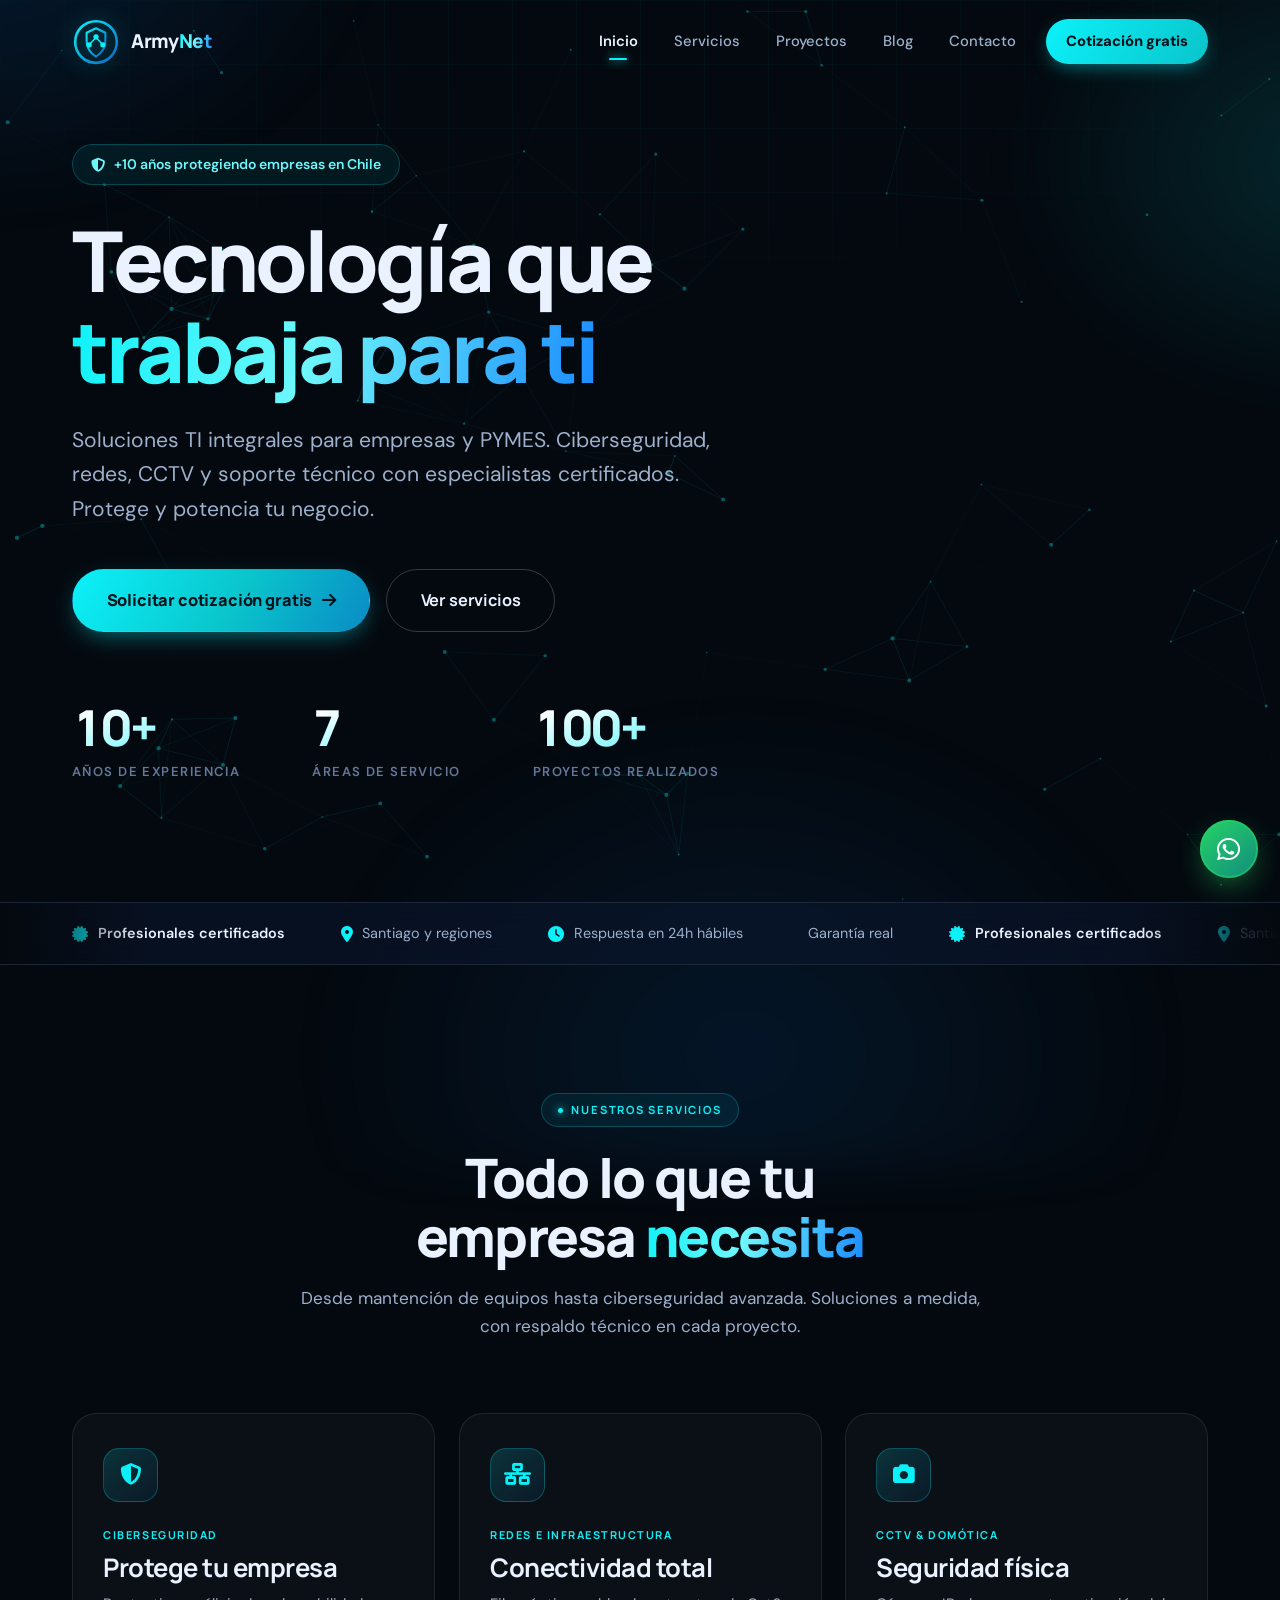
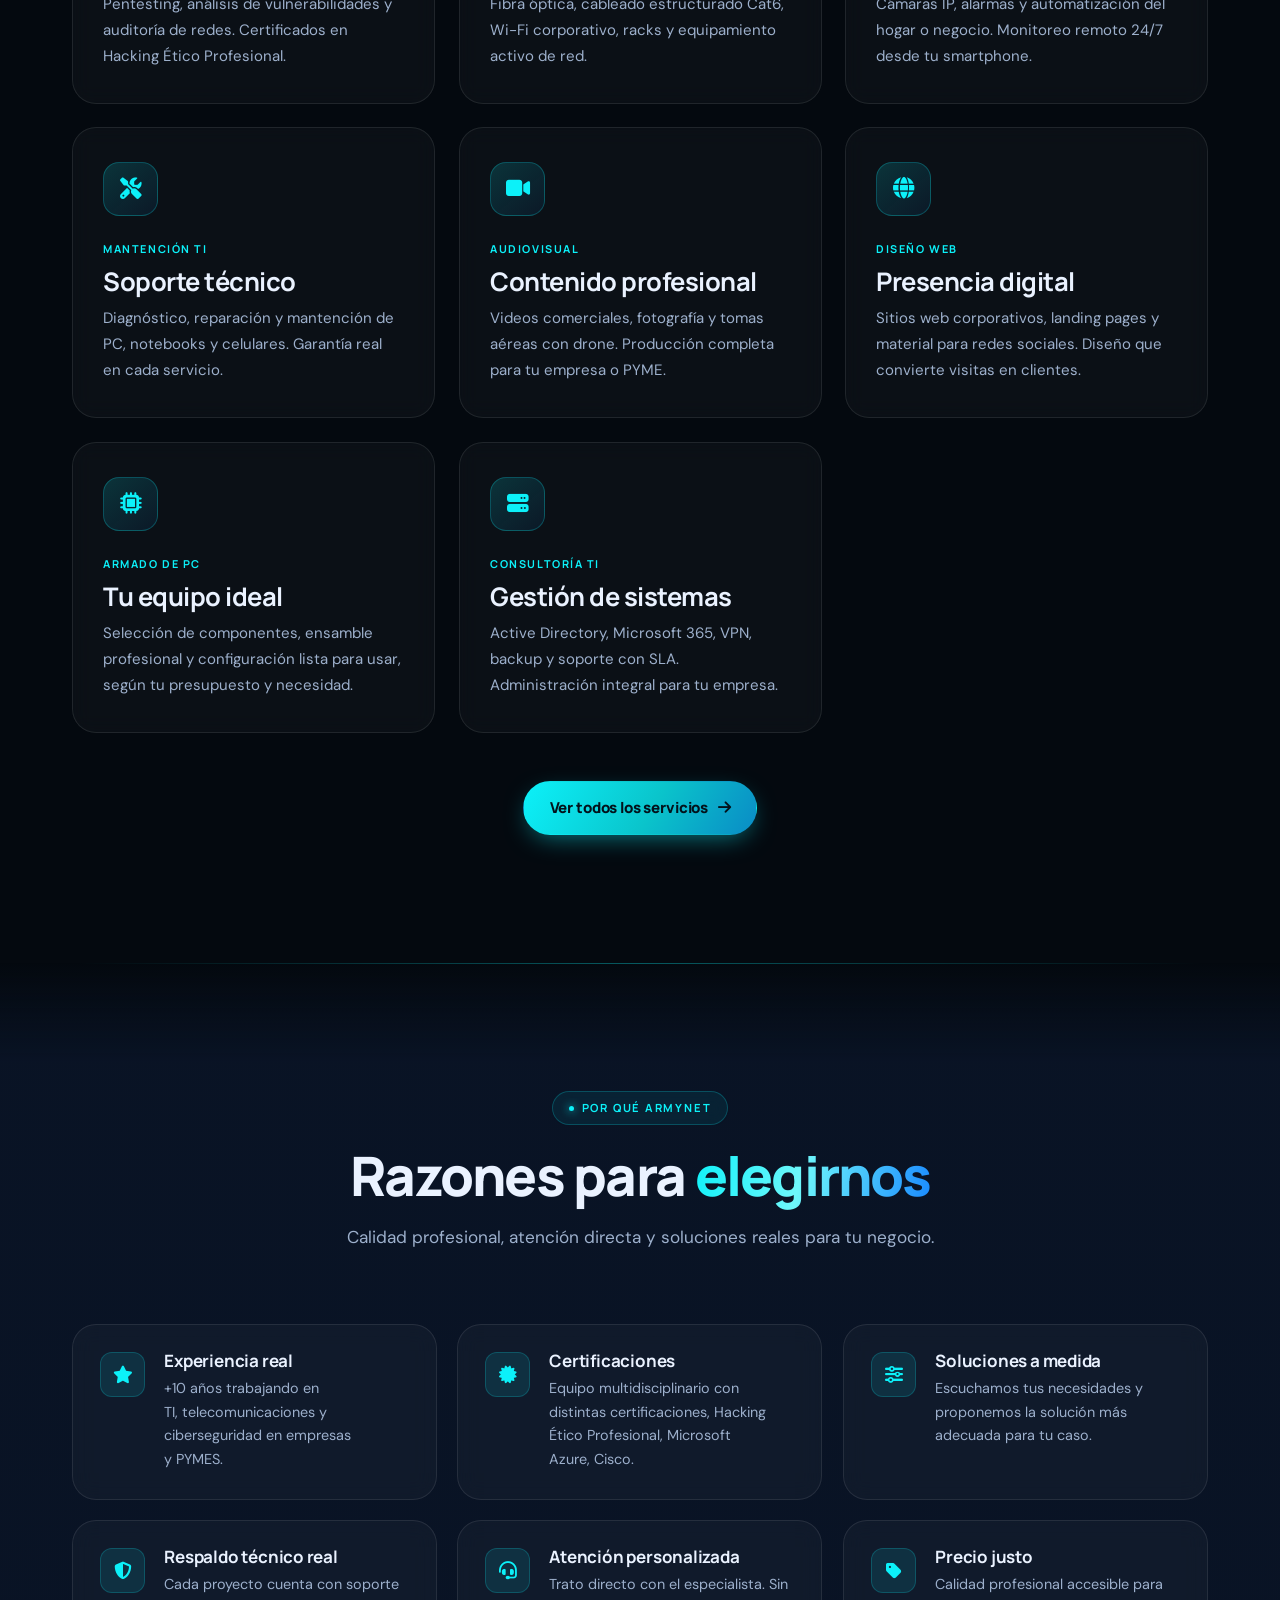
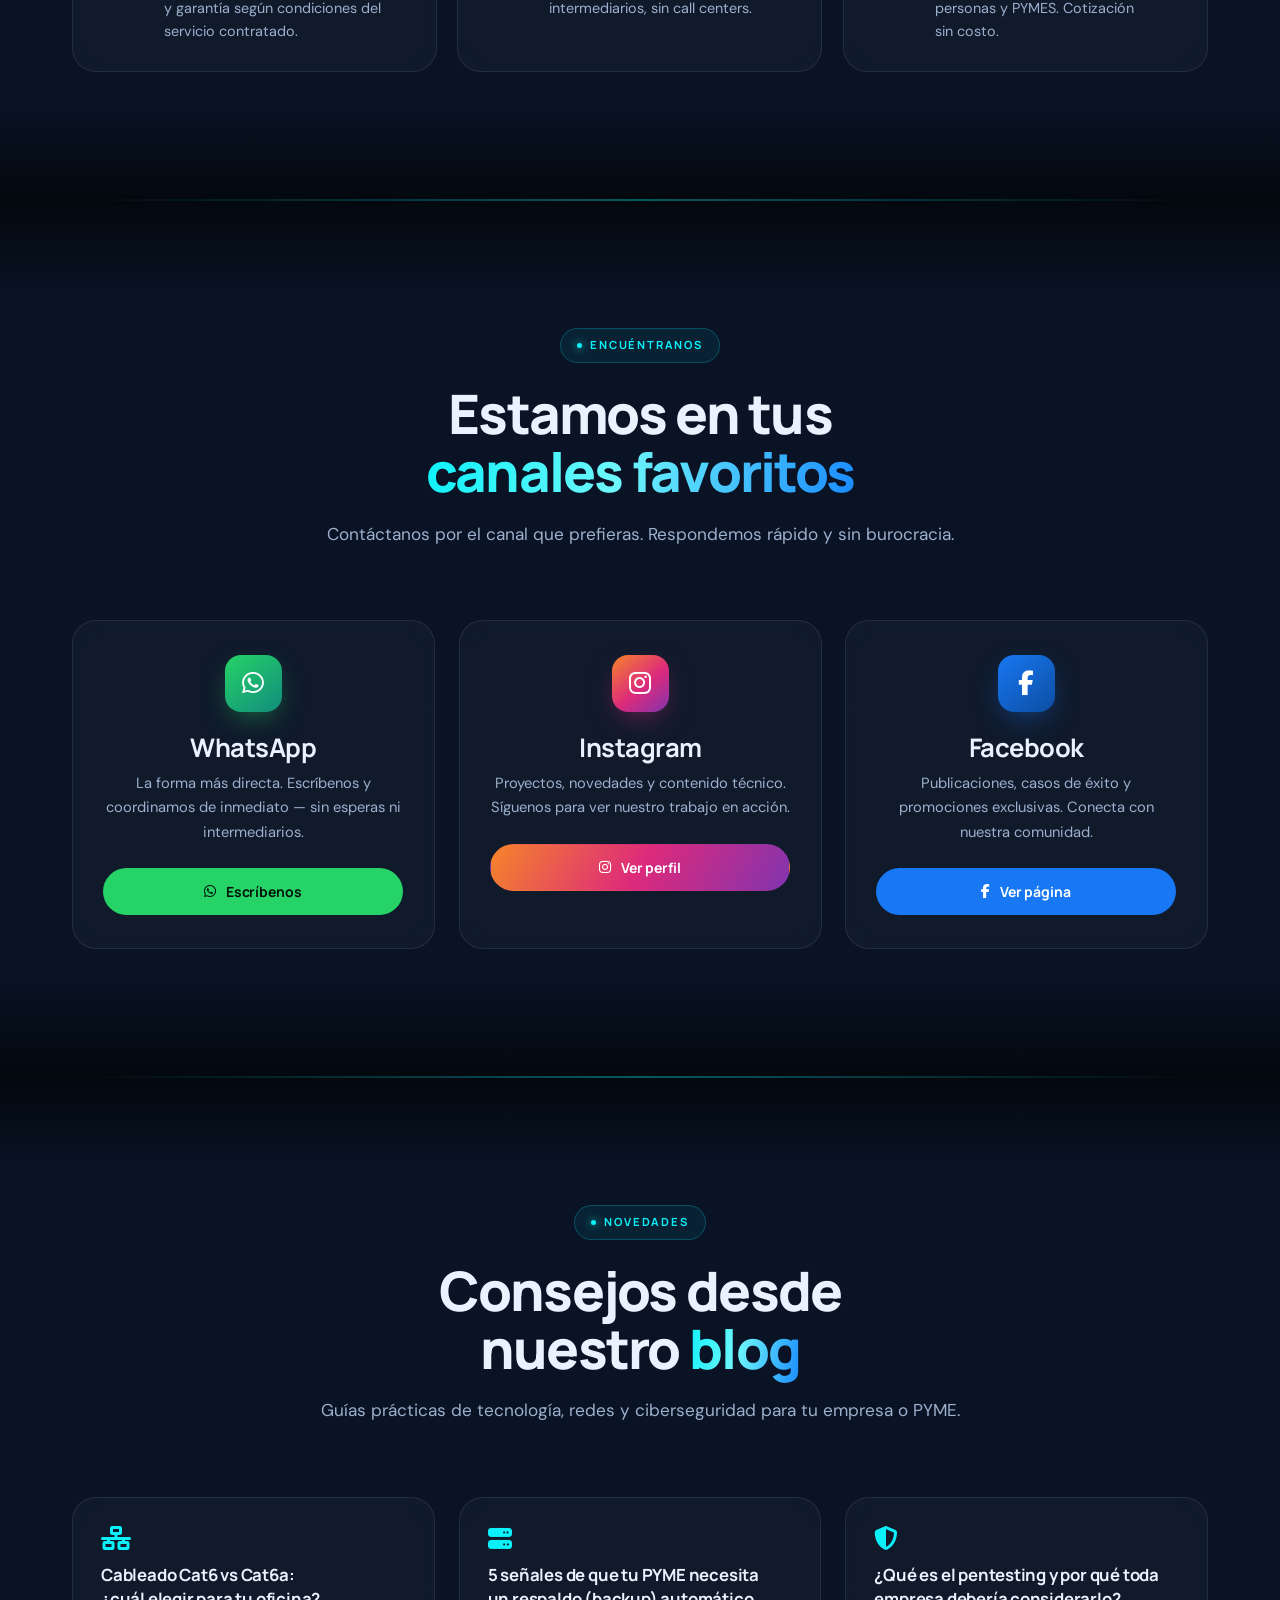
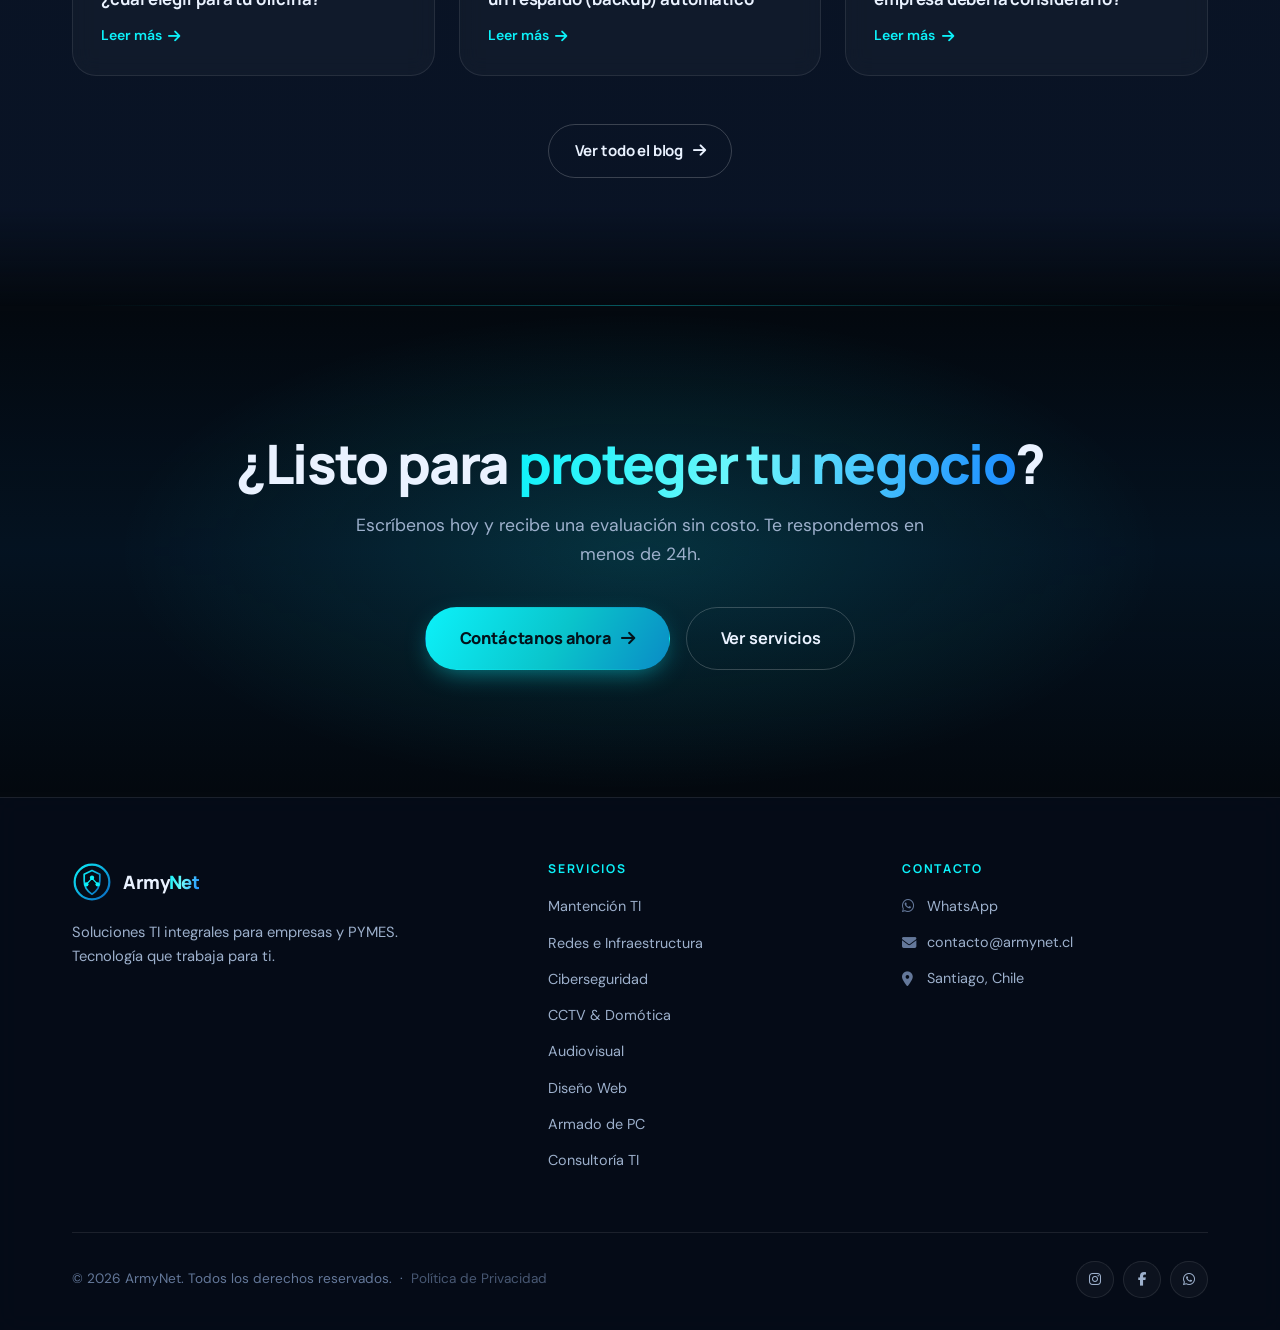
==== commit c2079b7b: "Refresh ArmyNet identity and digital brand assets" ====
--- a/index.html
+++ b/index.html
@@ -5,35 +5,26 @@
   <meta name="viewport" content="width=device-width,initial-scale=1">
   <meta name="description" content="ArmyNet — Soluciones TI, Ciberseguridad, Redes, CCTV y más. +10 años de experiencia en Santiago, Chile. Tecnología que trabaja para ti.">
   <title>ArmyNet | Tecnología que trabaja para ti</title>
+  <meta property="og:site_name" content="ArmyNet">
+  <meta property="og:title" content="ArmyNet | Tecnología que trabaja para ti">
+  <meta property="og:type" content="website">
+  <meta property="og:image" content="https://armynet.cl/logo.svg">
+  <meta name="twitter:card" content="summary">
   <link rel="preconnect" href="https://fonts.googleapis.com">
   <link href="https://fonts.googleapis.com/css2?family=Manrope:wght@500;600;700;800&family=DM+Sans:wght@400;500;600;700&display=swap" rel="stylesheet">
   <link rel="stylesheet" href="https://cdnjs.cloudflare.com/ajax/libs/font-awesome/6.5.0/css/all.min.css">
   <link rel="stylesheet" href="styles.css">
   <link rel="manifest" href="manifest.json">
-  <link rel="icon" href="assets/brand/favicon.ico" sizes="16x16 32x32 48x48" type="image/vnd.microsoft.icon">
-  <link rel="icon" href="assets/brand/favicon-16.png" sizes="16x16" type="image/png">
-  <link rel="icon" href="assets/brand/favicon-32.png" sizes="32x32" type="image/png">
-  <link rel="icon" href="assets/brand/favicon.svg" sizes="any" type="image/svg+xml">
-  <link rel="apple-touch-icon" href="assets/brand/apple-touch-icon.png" sizes="180x180">
-  <meta property="og:type" content="website">
-  <meta property="og:locale" content="es_CL">
-  <meta property="og:site_name" content="ArmyNet SpA">
-  <meta property="og:title" content="ArmyNet | Tecnología que trabaja para ti">
-  <meta property="og:description" content="Soluciones TI integrales para empresas y PYMES. Ciberseguridad, redes, CCTV y soporte técnico con especialistas certificados.">
-  <meta property="og:url" content="https://armynet.cl/">
-  <meta property="og:image" content="https://armynet.cl/assets/brand/armynet-og-square.png">
-  <meta property="og:image:type" content="image/png">
-  <meta property="og:image:width" content="1200">
-  <meta property="og:image:height" content="1200">
-  <meta property="og:image:alt" content="Emblema circular ArmyNet">
-  <meta name="theme-color" content="#0b172d">
+  <link rel="icon" type="image/svg+xml" href="favicon.svg">
+  <link rel="apple-touch-icon" sizes="180x180" href="assets/ico/armynet_apple_touch_icon.png">
+  <meta name="theme-color" content="#04090F">
   <script type="application/ld+json">
   {
     "@context": "https://schema.org",
     "@type": "ProfessionalService",
     "name": "ArmyNet SpA",
-    "image": "https://armynet.cl/assets/brand/armynet-og-square.png",
-    "logo": "https://armynet.cl/assets/brand/armynet-og-square.png",
+    "image": "https://armynet.cl/logo.svg",
+    "logo": "https://armynet.cl/logo.svg",
     "url": "https://armynet.cl/",
     "telephone": "+56985111137",
     "email": "contacto@armynet.cl",
@@ -74,8 +65,8 @@
 <nav id="navbar">
   <div class="container nav-inner">
     <a href="index.html" class="nav-logo">
-      <img id="logoImg" src="assets/logo-3d.jpg" alt="ArmyNet" class="logo-circle" style="height:48px;width:48px;">
-      <span>ARMY<span class="accent">NET</span></span>
+      <img id="logoImg" src="armynet_icono.svg" alt="ArmyNet" style="height:48px;width:auto;">
+      <span>Army<span class="accent">Net</span></span>
     </a>
     <div class="nav-links" id="nav-links">
       <a href="index.html">Inicio</a>
@@ -314,8 +305,8 @@
     <div class="footer-inner">
       <div>
         <div class="footer-logo">
-          <img src="assets/logo-3d.jpg" alt="ArmyNet" class="logo-circle" style="height:40px;width:40px;">
-          <span>ARMY<span class="accent">NET</span></span>
+          <img src="armynet_icono.svg" alt="ArmyNet" style="height:40px;width:auto;">
+          <span>Army<span class="accent">Net</span></span>
         </div>
         <p class="footer-desc">Soluciones TI integrales para empresas y PYMES. Tecnología que trabaja para ti.</p>
       </div>
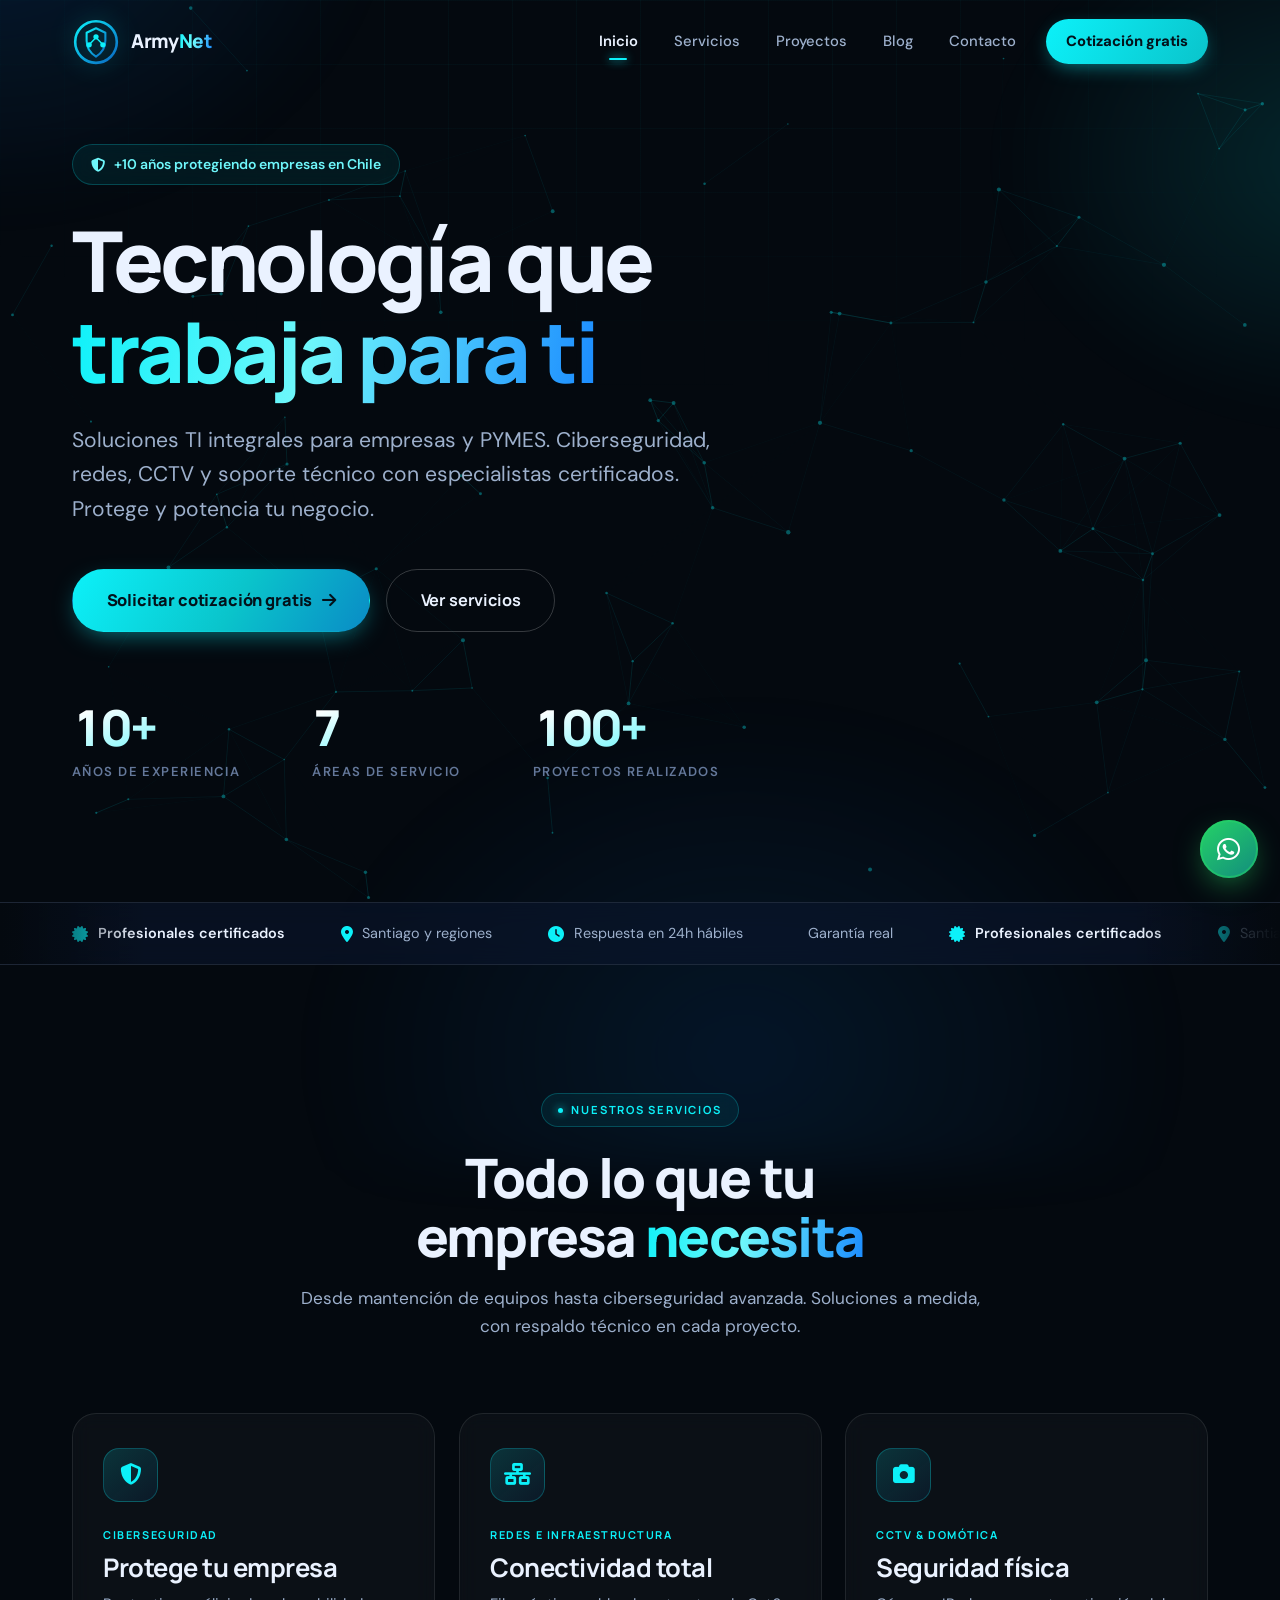
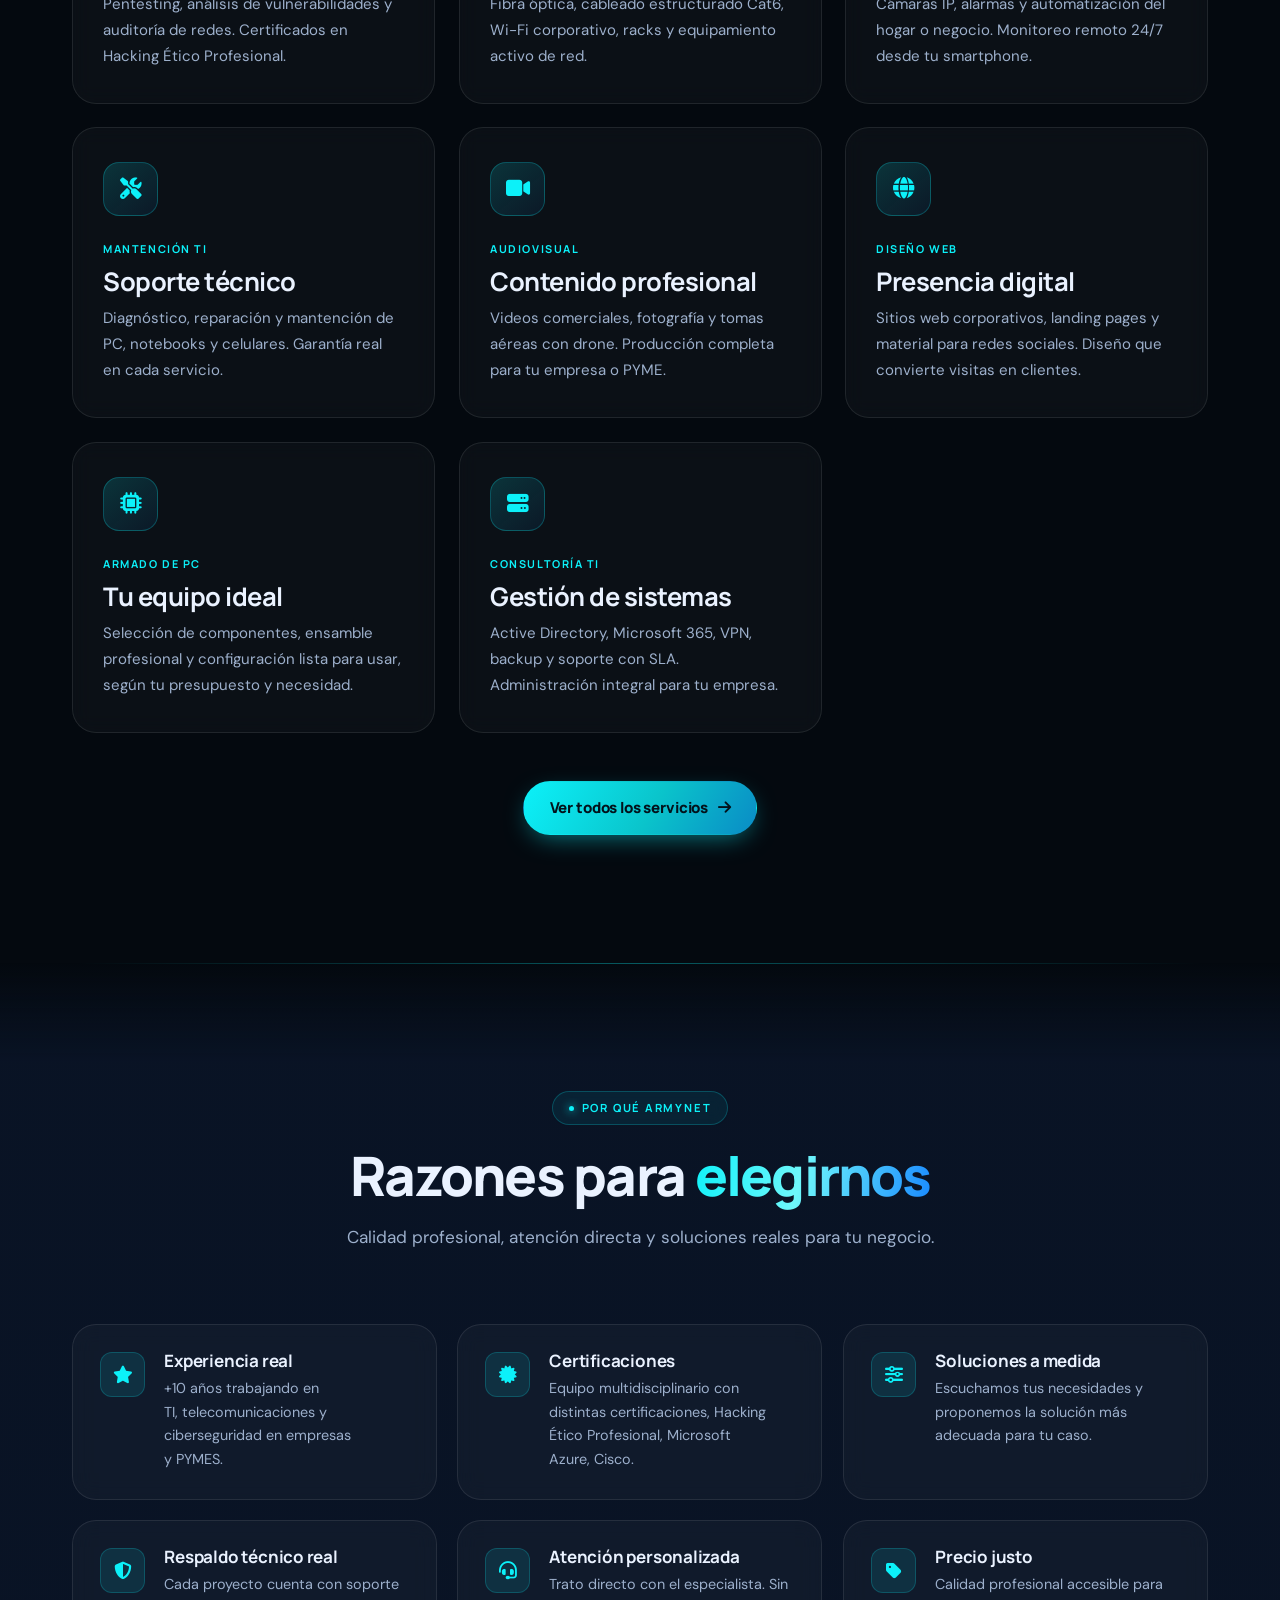
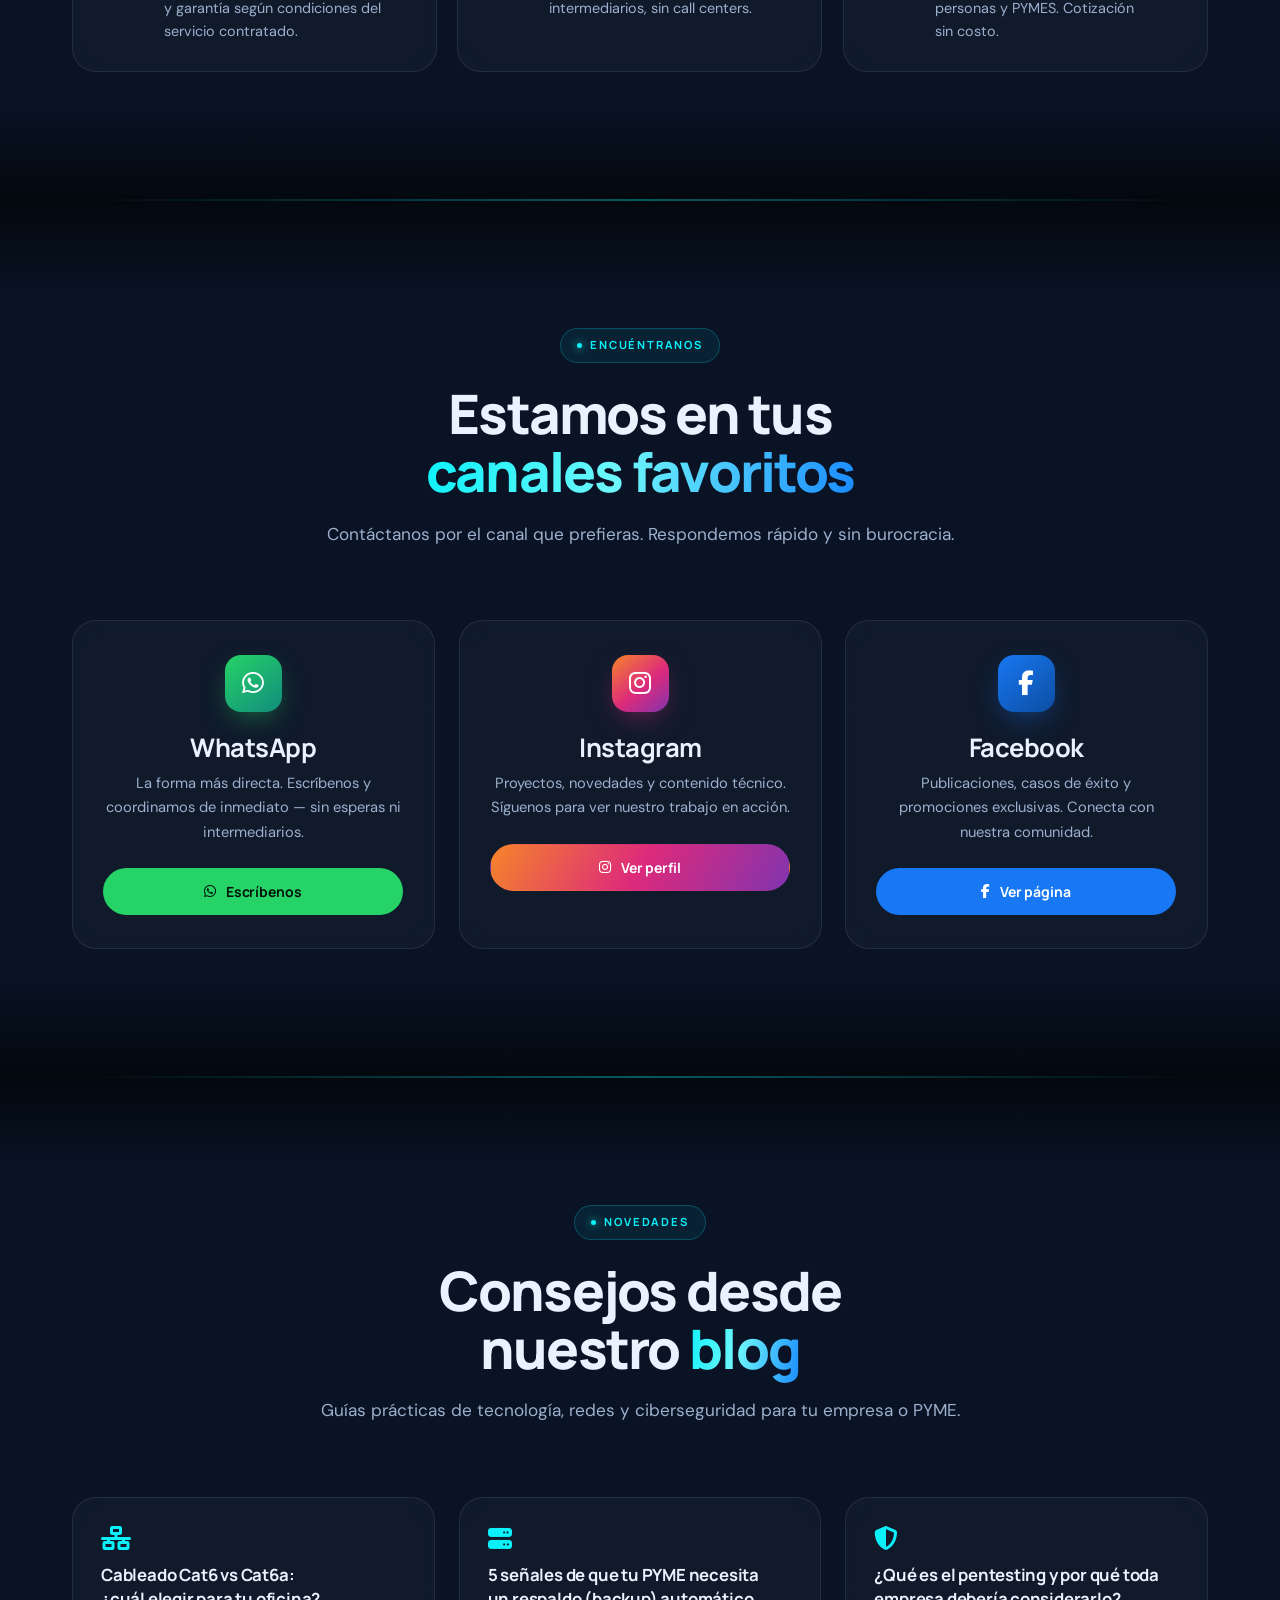
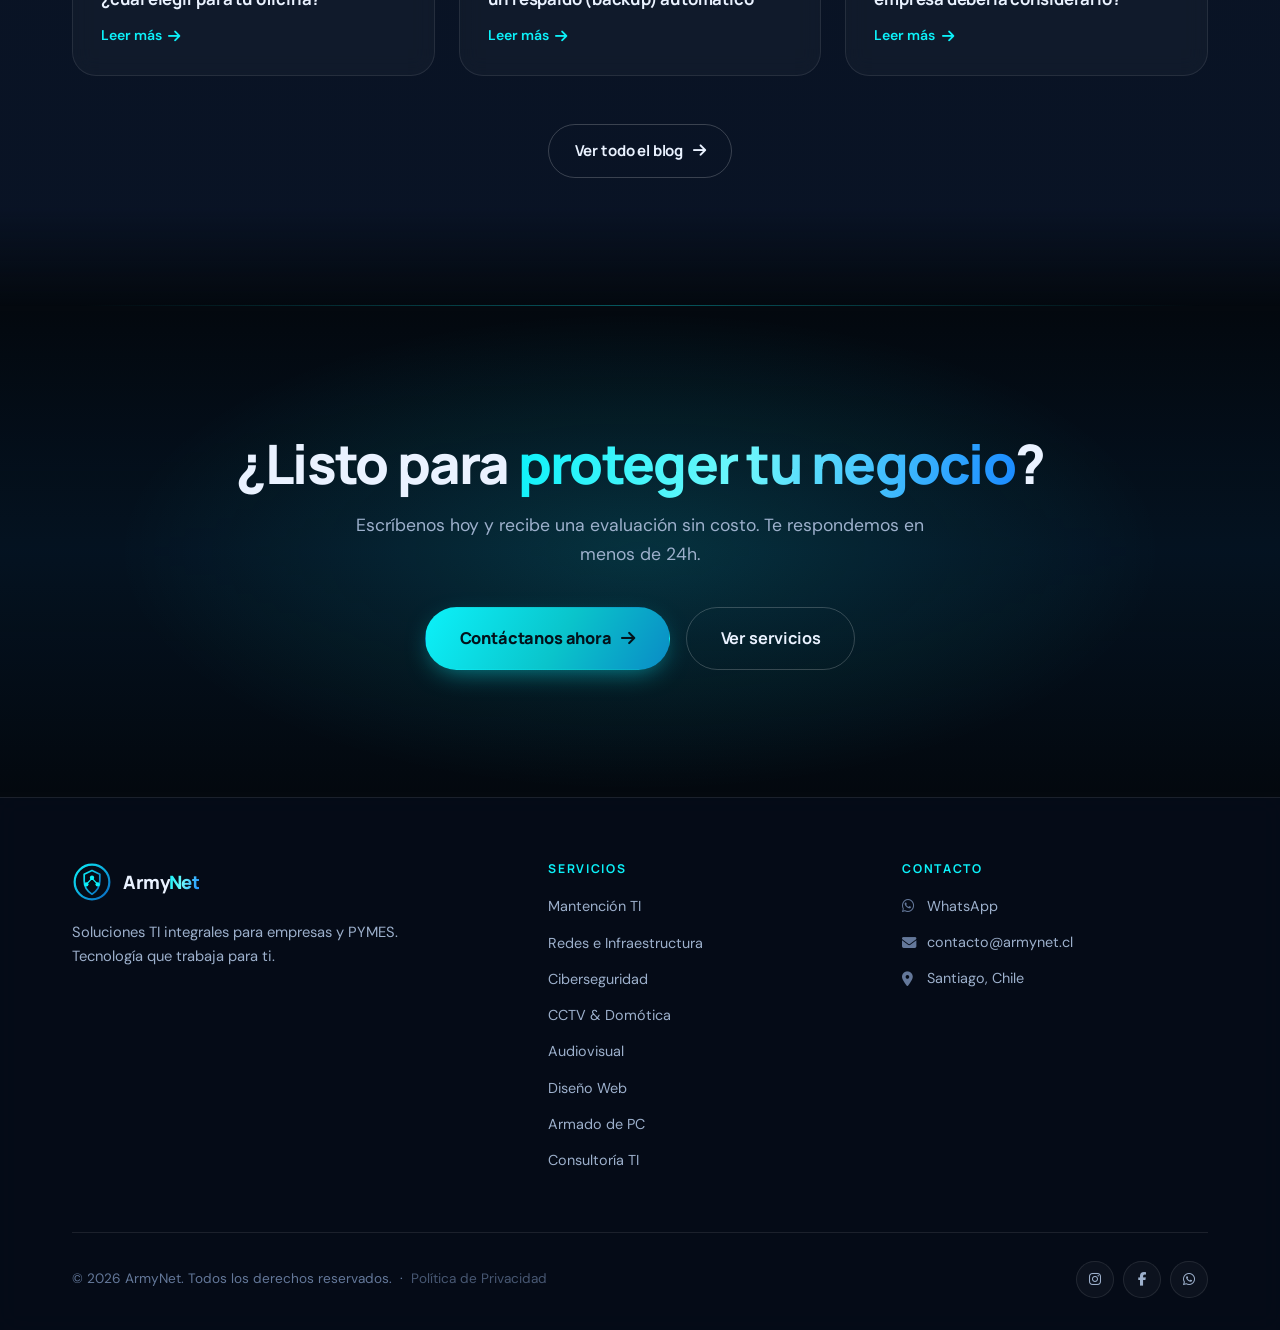
==== commit 744f0c3a: "Bust caches for ArmyNet brand rollout" ====
--- a/index.html
+++ b/index.html
@@ -8,23 +8,23 @@
   <meta property="og:site_name" content="ArmyNet">
   <meta property="og:title" content="ArmyNet | Tecnología que trabaja para ti">
   <meta property="og:type" content="website">
-  <meta property="og:image" content="https://armynet.cl/logo.svg">
+  <meta property="og:image" content="https://armynet.cl/logo.svg?v=20261104">
   <meta name="twitter:card" content="summary">
   <link rel="preconnect" href="https://fonts.googleapis.com">
   <link href="https://fonts.googleapis.com/css2?family=Manrope:wght@500;600;700;800&family=DM+Sans:wght@400;500;600;700&display=swap" rel="stylesheet">
   <link rel="stylesheet" href="https://cdnjs.cloudflare.com/ajax/libs/font-awesome/6.5.0/css/all.min.css">
   <link rel="stylesheet" href="styles.css">
-  <link rel="manifest" href="manifest.json">
+  <link rel="manifest" href="manifest.json?v=20261104">
   <link rel="icon" type="image/svg+xml" href="favicon.svg">
-  <link rel="apple-touch-icon" sizes="180x180" href="assets/ico/armynet_apple_touch_icon.png">
+  <link rel="apple-touch-icon" sizes="180x180" href="assets/ico/armynet_apple_touch_icon.png?v=20261104">
   <meta name="theme-color" content="#04090F">
   <script type="application/ld+json">
   {
     "@context": "https://schema.org",
     "@type": "ProfessionalService",
     "name": "ArmyNet SpA",
-    "image": "https://armynet.cl/logo.svg",
-    "logo": "https://armynet.cl/logo.svg",
+    "image": "https://armynet.cl/logo.svg?v=20261104",
+    "logo": "https://armynet.cl/logo.svg?v=20261104",
     "url": "https://armynet.cl/",
     "telephone": "+56985111137",
     "email": "contacto@armynet.cl",
@@ -65,7 +65,7 @@
 <nav id="navbar">
   <div class="container nav-inner">
     <a href="index.html" class="nav-logo">
-      <img id="logoImg" src="armynet_icono.svg" alt="ArmyNet" style="height:48px;width:auto;">
+      <img id="logoImg" src="armynet_icono.svg?v=20261104" alt="ArmyNet" style="height:48px;width:auto;">
       <span>Army<span class="accent">Net</span></span>
     </a>
     <div class="nav-links" id="nav-links">
@@ -305,7 +305,7 @@
     <div class="footer-inner">
       <div>
         <div class="footer-logo">
-          <img src="armynet_icono.svg" alt="ArmyNet" style="height:40px;width:auto;">
+          <img src="armynet_icono.svg?v=20261104" alt="ArmyNet" style="height:40px;width:auto;">
           <span>Army<span class="accent">Net</span></span>
         </div>
         <p class="footer-desc">Soluciones TI integrales para empresas y PYMES. Tecnología que trabaja para ti.</p>
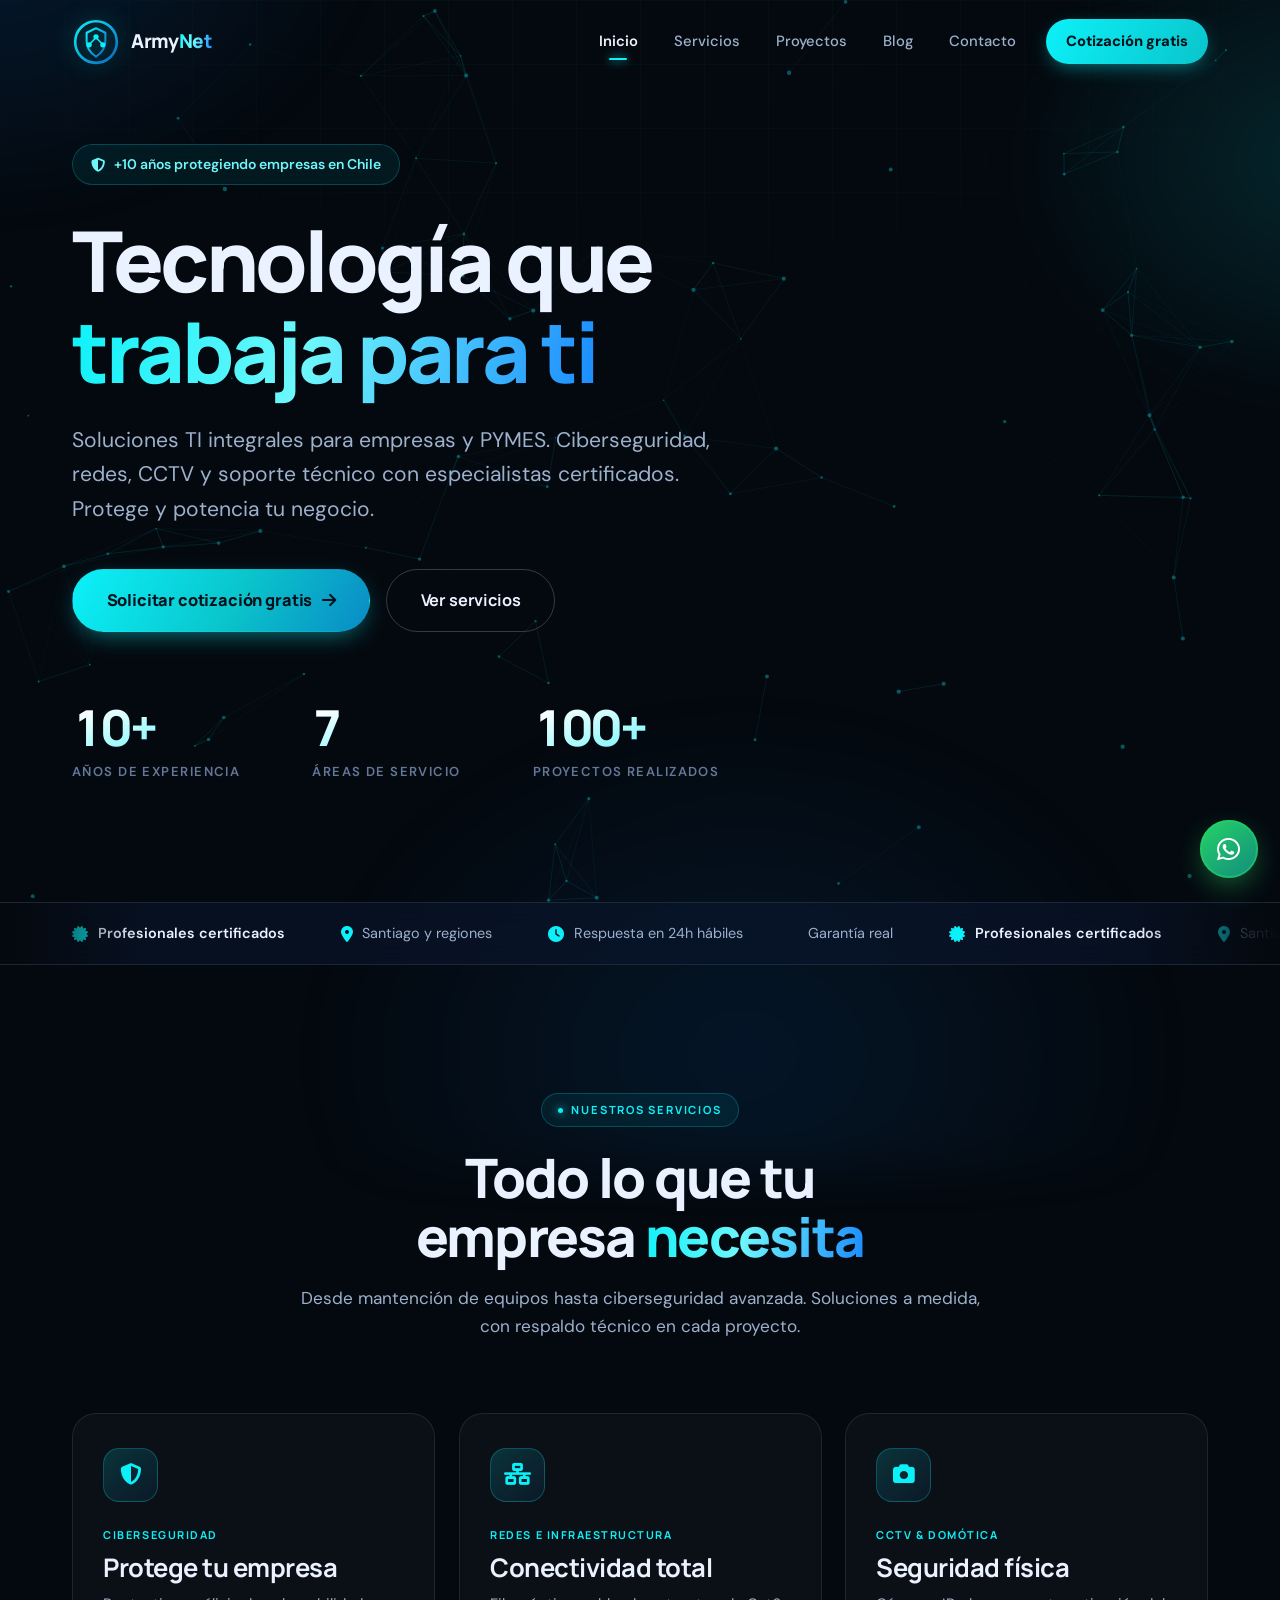
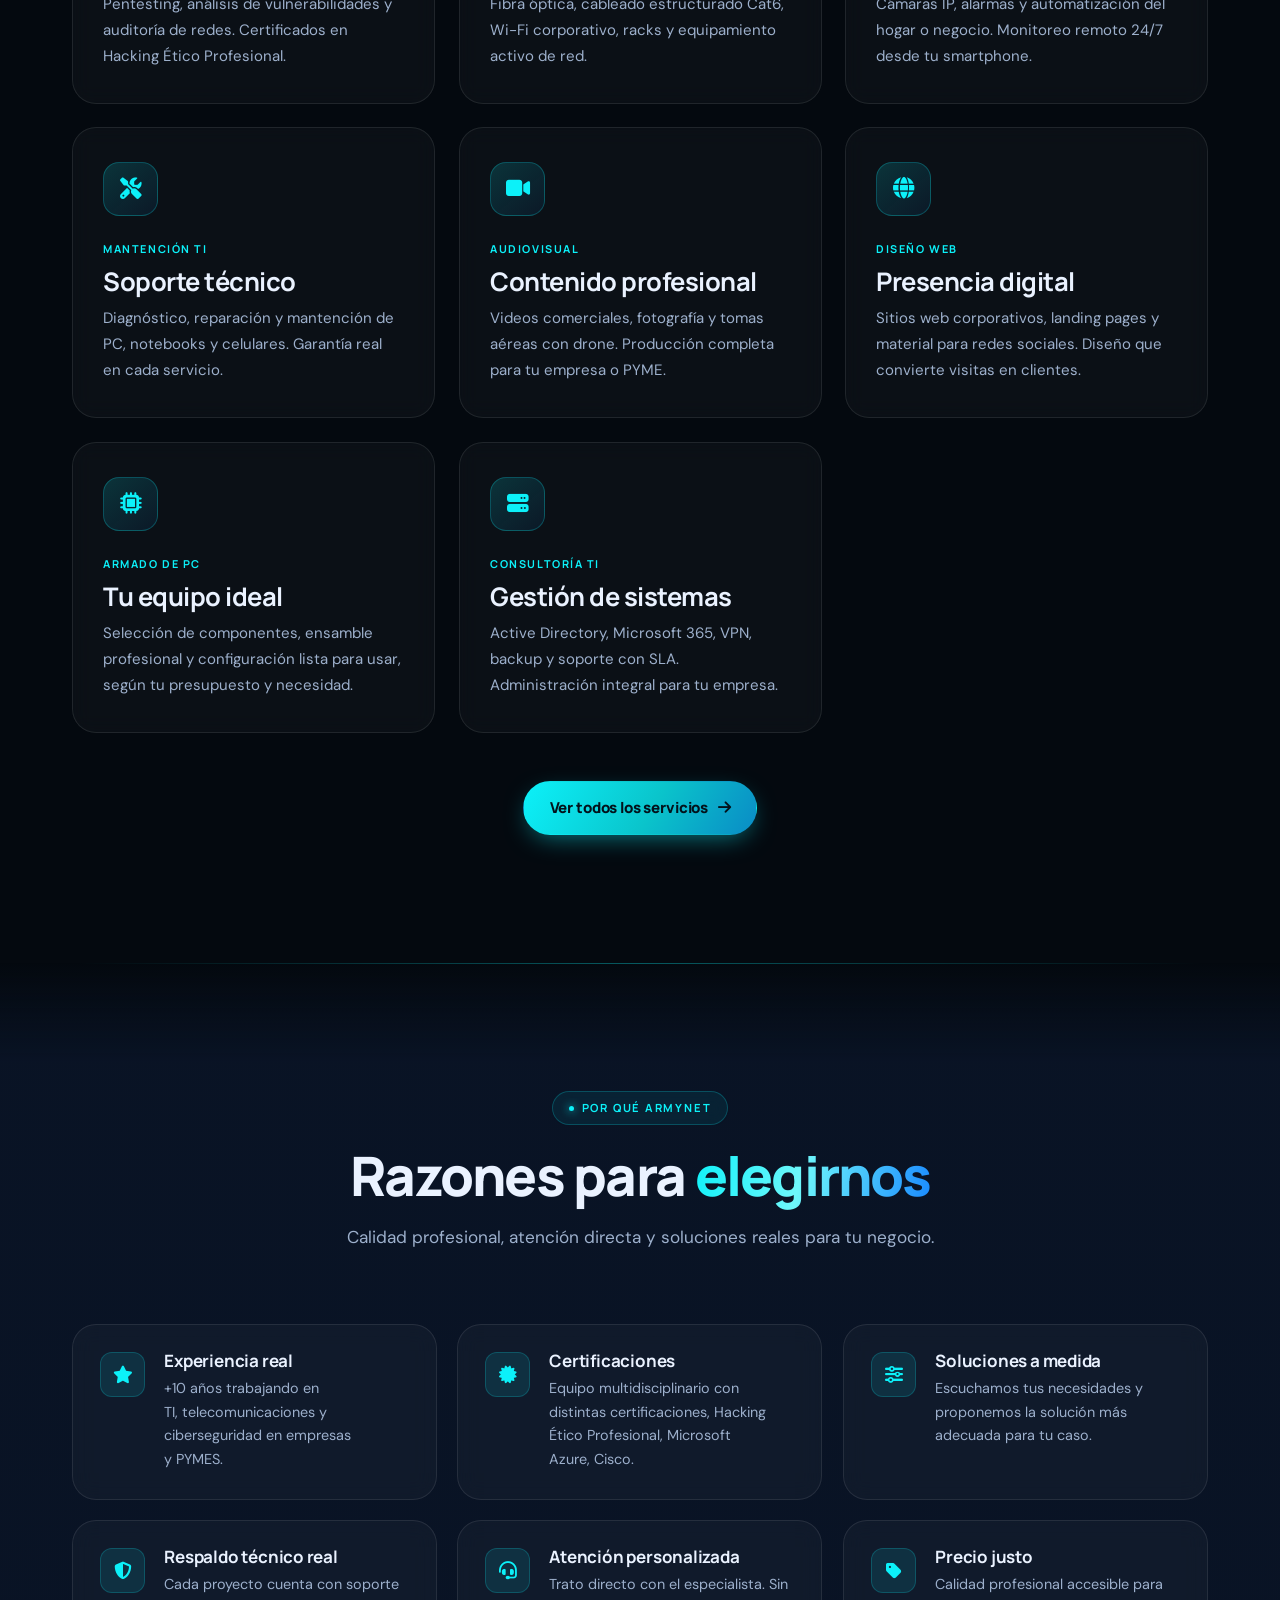
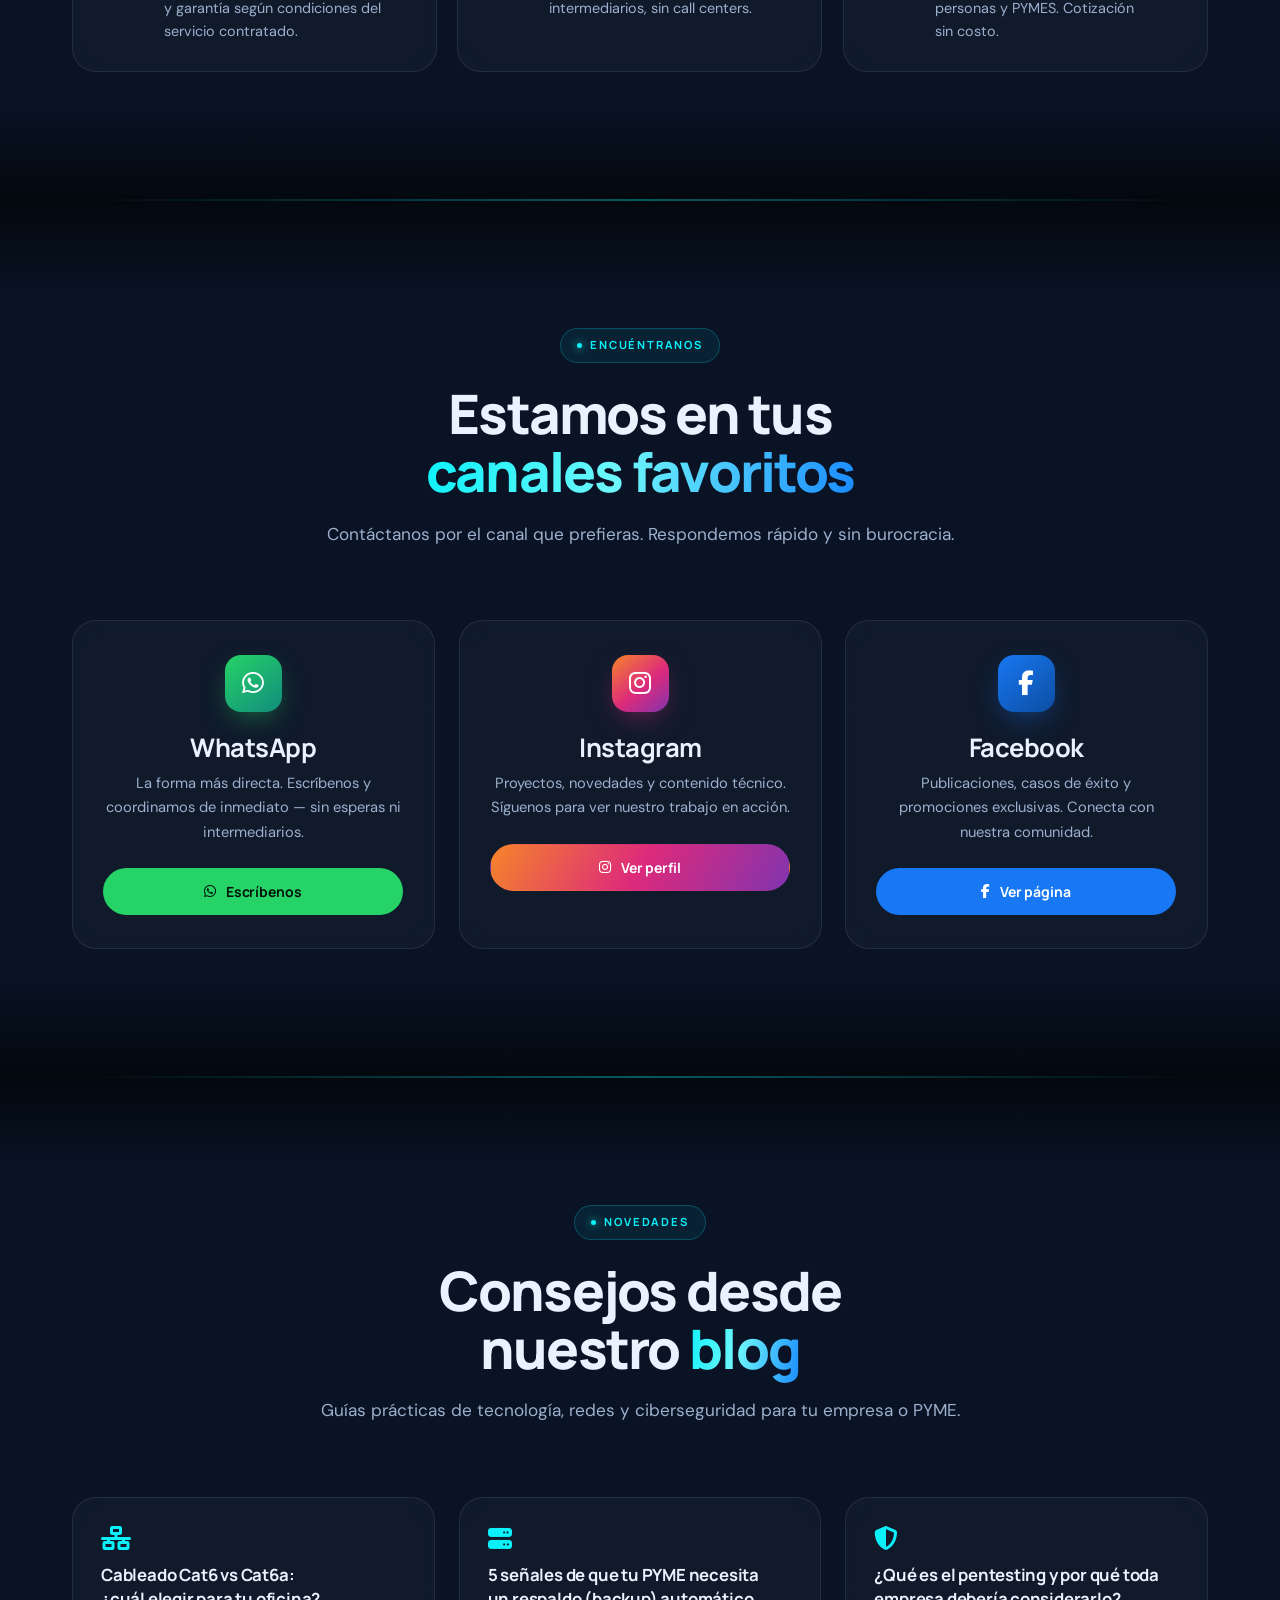
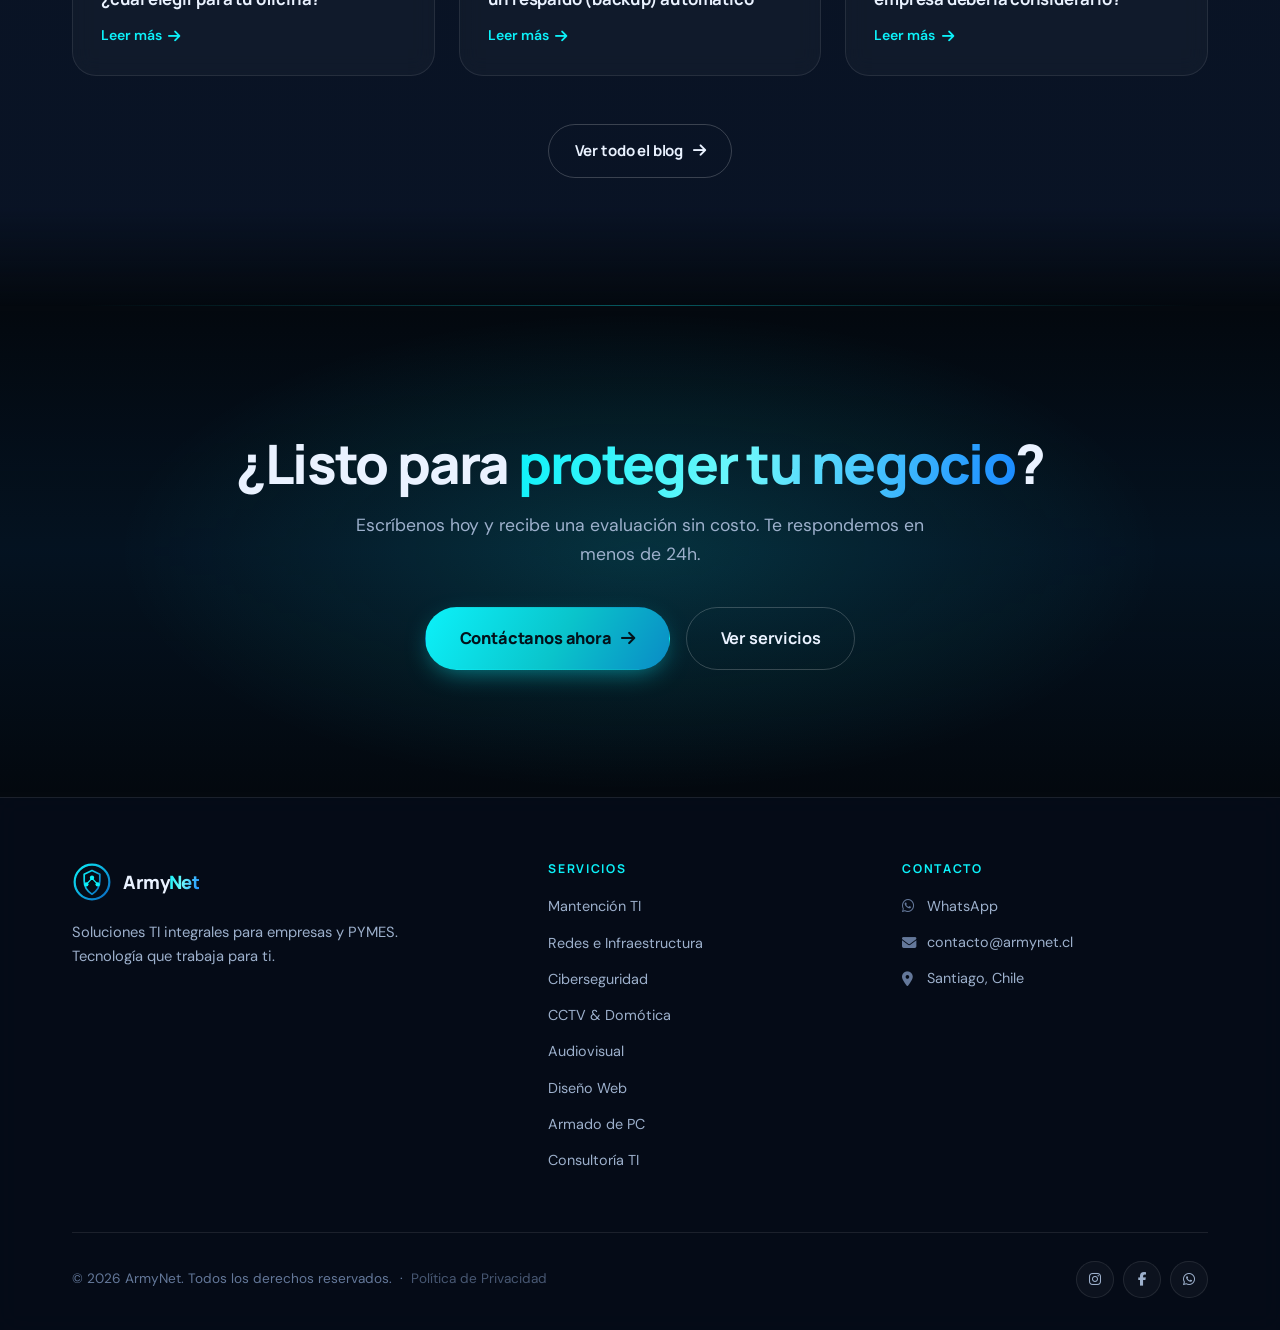
==== commit 5e18bd65: "brand: corrige rollout de identidad 2026 y actualiza Contacto - logo.svg: wordmark convertido a traz" ====
--- a/index.html
+++ b/index.html
@@ -5,26 +5,36 @@
   <meta name="viewport" content="width=device-width,initial-scale=1">
   <meta name="description" content="ArmyNet — Soluciones TI, Ciberseguridad, Redes, CCTV y más. +10 años de experiencia en Santiago, Chile. Tecnología que trabaja para ti.">
   <title>ArmyNet | Tecnología que trabaja para ti</title>
+  <link rel="canonical" href="https://armynet.cl/">
   <meta property="og:site_name" content="ArmyNet">
+  <meta property="og:type" content="website">
+  <meta property="og:locale" content="es_CL">
+  <meta property="og:url" content="https://armynet.cl/">
   <meta property="og:title" content="ArmyNet | Tecnología que trabaja para ti">
-  <meta property="og:type" content="website">
-  <meta property="og:image" content="https://armynet.cl/logo.svg?v=20261104">
-  <meta name="twitter:card" content="summary">
+  <meta property="og:description" content="ArmyNet — Soluciones TI, Ciberseguridad, Redes, CCTV y más. +10 años de experiencia en Santiago, Chile. Tecnología que trabaja para ti.">
+  <meta property="og:image" content="https://armynet.cl/assets/og-armynet.jpg?v=20261104b">
+  <meta property="og:image:type" content="image/jpeg">
+  <meta property="og:image:width" content="1200">
+  <meta property="og:image:height" content="630">
+  <meta property="og:image:alt" content="Logo de ArmyNet">
+  <meta name="twitter:card" content="summary_large_image">
   <link rel="preconnect" href="https://fonts.googleapis.com">
   <link href="https://fonts.googleapis.com/css2?family=Manrope:wght@500;600;700;800&family=DM+Sans:wght@400;500;600;700&display=swap" rel="stylesheet">
   <link rel="stylesheet" href="https://cdnjs.cloudflare.com/ajax/libs/font-awesome/6.5.0/css/all.min.css">
   <link rel="stylesheet" href="styles.css">
-  <link rel="manifest" href="manifest.json?v=20261104">
-  <link rel="icon" type="image/svg+xml" href="favicon.svg">
-  <link rel="apple-touch-icon" sizes="180x180" href="assets/ico/armynet_apple_touch_icon.png?v=20261104">
+  <link rel="manifest" href="manifest.json?v=20261104b">
+  <link rel="icon" href="assets/ico/armynet_favicon.ico?v=20261104b" sizes="48x48">
+  <link rel="icon" type="image/svg+xml" href="favicon.svg?v=20261104b">
+  <link rel="icon" type="image/png" sizes="32x32" href="assets/ico/armynet_favicon_32x32.png?v=20261104b">
+  <link rel="apple-touch-icon" sizes="180x180" href="assets/ico/armynet_apple_touch_icon.png?v=20261104b">
   <meta name="theme-color" content="#04090F">
   <script type="application/ld+json">
   {
     "@context": "https://schema.org",
     "@type": "ProfessionalService",
     "name": "ArmyNet SpA",
-    "image": "https://armynet.cl/logo.svg?v=20261104",
-    "logo": "https://armynet.cl/logo.svg?v=20261104",
+    "image": "https://armynet.cl/assets/og-armynet.jpg?v=20261104b",
+    "logo": "https://armynet.cl/assets/ico/armynet_pwa_512x512.png?v=20261104b",
     "url": "https://armynet.cl/",
     "telephone": "+56985111137",
     "email": "contacto@armynet.cl",
@@ -65,7 +75,7 @@
 <nav id="navbar">
   <div class="container nav-inner">
     <a href="index.html" class="nav-logo">
-      <img id="logoImg" src="armynet_icono.svg?v=20261104" alt="ArmyNet" style="height:48px;width:auto;">
+      <img id="logoImg" src="armynet_icono.svg?v=20261104b" alt="ArmyNet" style="height:48px;width:auto;">
       <span>Army<span class="accent">Net</span></span>
     </a>
     <div class="nav-links" id="nav-links">
@@ -305,7 +315,7 @@
     <div class="footer-inner">
       <div>
         <div class="footer-logo">
-          <img src="armynet_icono.svg?v=20261104" alt="ArmyNet" style="height:40px;width:auto;">
+          <img src="armynet_icono.svg?v=20261104b" alt="ArmyNet" style="height:40px;width:auto;">
           <span>Army<span class="accent">Net</span></span>
         </div>
         <p class="footer-desc">Soluciones TI integrales para empresas y PYMES. Tecnología que trabaja para ti.</p>
